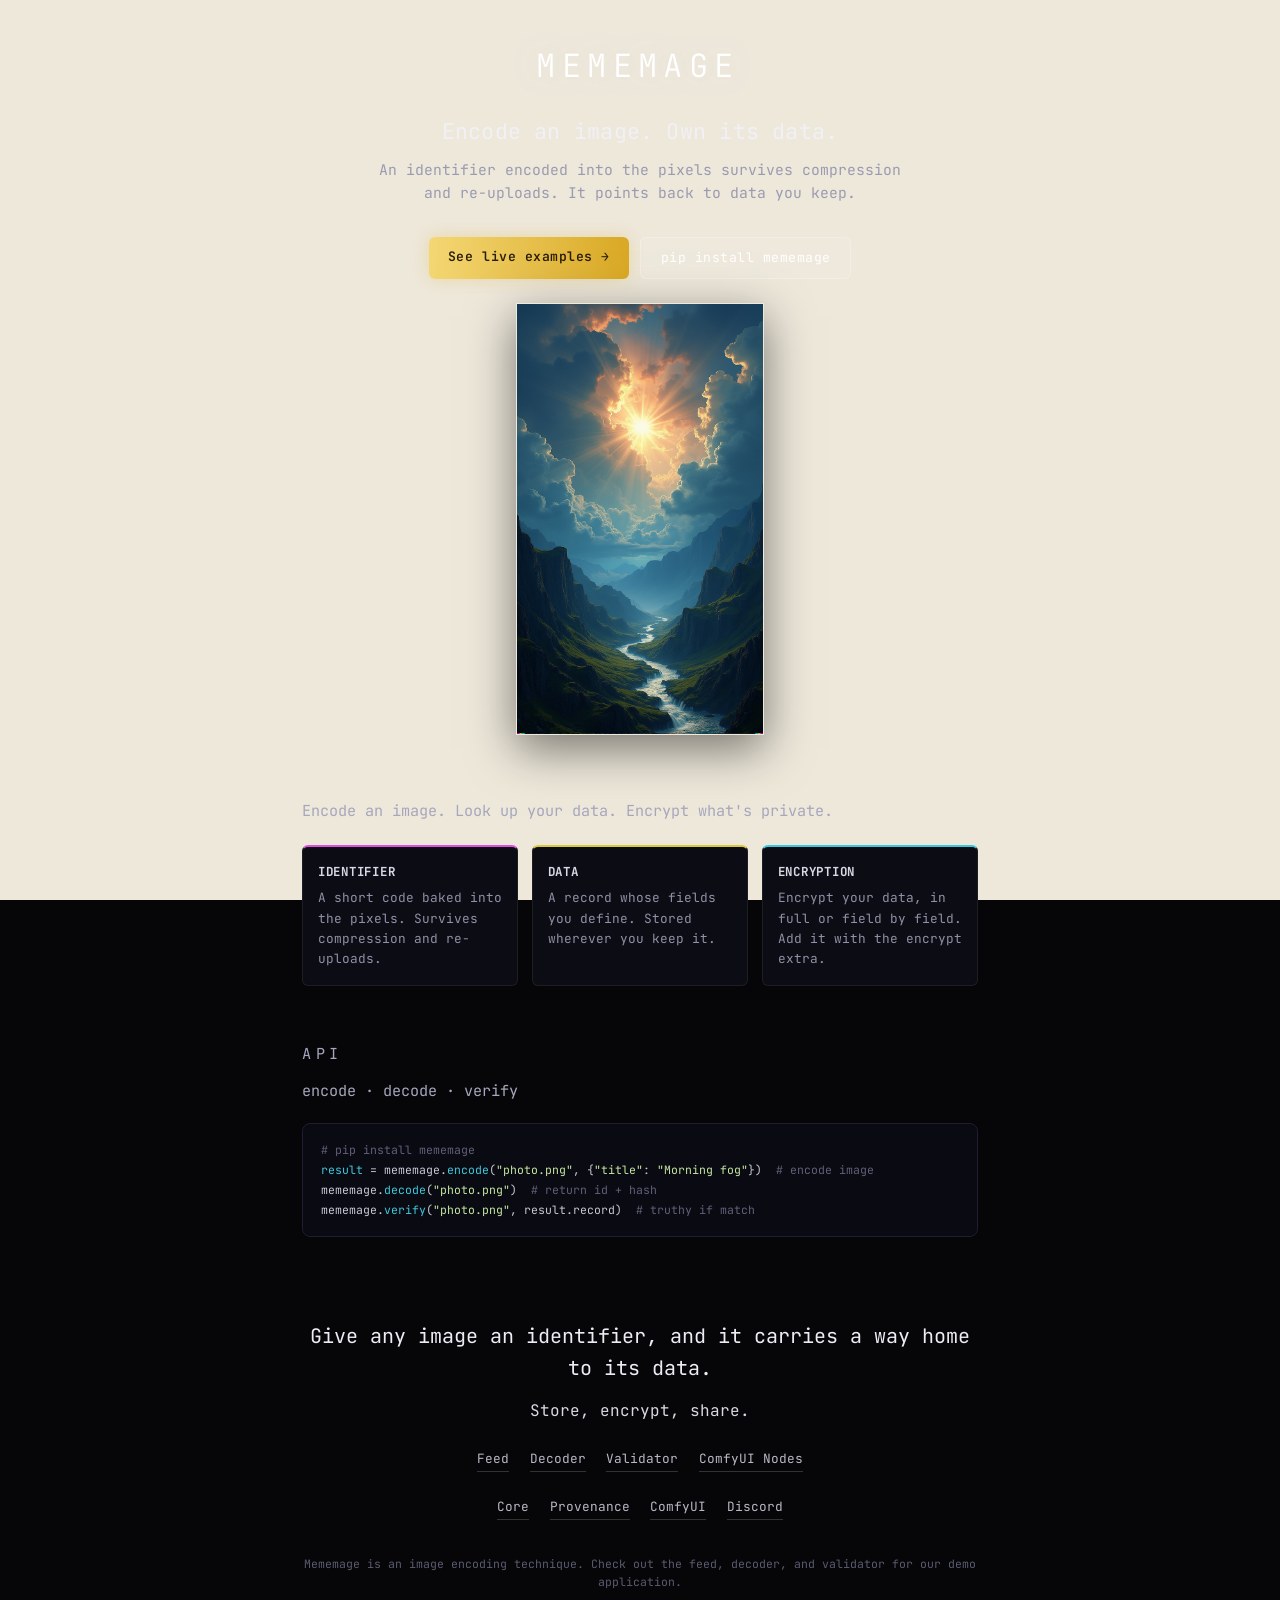
==== index.html @ 88d9c1e0 "Update product page Co-Authored-By: Claude Opus 4.8 (1M context) <noreply@anthropic.com>" ====
<!DOCTYPE html>
<html lang="en">
<head>
<meta charset="utf-8">
<meta name="viewport" content="width=device-width, initial-scale=1.0, viewport-fit=cover">
<title>Mememage — own your image's data</title>
<link rel="icon" href="data:image/svg+xml;utf8,%3Csvg%20xmlns%3D'http%3A%2F%2Fwww.w3.org%2F2000%2Fsvg'%20viewBox%3D'0%200%20100%20100'%3E%3Crect%20width%3D'100'%20height%3D'100'%20fill%3D'%23fff'%2F%3E%3Crect%20x%3D'3'%20y%3D'3'%20width%3D'94'%20height%3D'74'%20fill%3D'%23000'%2F%3E%3Crect%20y%3D'80'%20width%3D'33.34'%20height%3D'20'%20fill%3D'%23dc50dc'%2F%3E%3Crect%20x%3D'33.33'%20y%3D'80'%20width%3D'33.34'%20height%3D'20'%20fill%3D'%23dcc83c'%2F%3E%3Crect%20x%3D'66.66'%20y%3D'80'%20width%3D'33.34'%20height%3D'20'%20fill%3D'%233cc8dc'%2F%3E%3C%2Fsvg%3E">
<meta name="description" content="An identifier encoded into an image's pixels survives compression and re-uploads. It points back to data you keep — stored where you choose.">
<!-- Social preview (Open Graph + Twitter Card) -->
<meta property="og:type" content="website">
<meta property="og:site_name" content="Mememage">
<meta property="og:url" content="https://mememage.art/">
<meta property="og:title" content="Mememage — own your image's data">
<meta property="og:description" content="An identifier in the pixels survives re-uploads and points to a record you keep, verified by hash.">
<meta property="og:image" content="https://mememage.art/img/og.png">
<meta property="og:image:width" content="1200">
<meta property="og:image:height" content="630">
<meta property="og:image:alt" content="Mememage — the genesis image beside the Mememage wordmark and icon">
<meta name="twitter:card" content="summary_large_image">
<meta name="twitter:title" content="Mememage — own your image's data">
<meta name="twitter:description" content="An identifier in the pixels survives re-uploads and points to a record you keep, verified by hash.">
<meta name="twitter:image" content="https://mememage.art/img/og.png">
<link rel="canonical" href="https://mememage.art/">
<script type="application/ld+json">
{
  "@context": "https://schema.org",
  "@type": "SoftwareApplication",
  "name": "Mememage",
  "description": "Tamper-evident provenance for any image — an identifier in the pixels points to a record you keep, verified by hash. Free and open-source.",
  "url": "https://mememage.art/",
  "downloadUrl": "https://mememage.art/install",
  "applicationCategory": "MultimediaApplication",
  "operatingSystem": "macOS, Windows, Linux",
  "offers": { "@type": "Offer", "price": "0", "priceCurrency": "USD" },
  "license": "https://opensource.org/licenses/MIT",
  "author": { "@type": "Organization", "name": "Mememage" }
}
</script>
<link href="https://fonts.googleapis.com/css2?family=JetBrains+Mono:wght@300;400;500;600&display=swap" rel="stylesheet">
<link rel="stylesheet" href="css/theme.css">
<link rel="stylesheet" href="css/layout.css">
<link rel="stylesheet" href="css/mememage.css">
<link rel="stylesheet" href="css/product.css">
</head>
<body class="product-body">
<canvas id="starfield"></canvas>

<div class="product-wrap">

  <!-- Hero -->
  <header class="product-hero">
    <div class="page-header"><h1>Mememage</h1></div>
    <p class="product-tagline">Encode an image. Own its data.</p>
    <p class="product-sub">An identifier encoded into the pixels survives compression and re-uploads. It points back to data you keep.</p>
    <div class="cta-row">
      <a class="cta cta-gold" id="ctaTry" href="#">See live examples &rarr;</a>
      <a class="cta cta-code" href="/install">pip install mememage</a>
    </div>
    <!-- The actual minted genesis image (mememage-0000000000000000) — bar and
         all, so it decodes + verifies if saved. Clicking opens it full-res in
         the lightbox below. -->
    <button class="product-hero-zoom" id="heroZoom" type="button"
            aria-label="View the genesis image full size">
      <img class="product-hero-img" src="img/genesis.png" alt="the genesis conception">
    </button>
  </header>

  <!-- The mechanism: identifier → data → encryption -->
  <section class="product-section">
    <p class="section-lead">Encode an image. Look up your data. Encrypt what's private.</p>
    <div class="tri">
      <div class="tri-cell tri-m"><h4>Identifier</h4><p>A short code baked into the pixels. Survives compression and re-uploads.</p></div>
      <div class="tri-cell tri-y"><h4>Data</h4><p>A record whose fields you define. Stored wherever you keep it.</p></div>
      <div class="tri-cell tri-c"><h4>Encryption</h4><p>Encrypt your data, in full or field by field. Add it with the encrypt extra.</p></div>
    </div>
  </section>

  <!-- The API -->
  <section class="product-section" id="install">
    <p class="section-kicker">API</p>
    <p class="section-lead">encode &middot; decode &middot; verify</p>
    <div class="code-block"><pre><span class="cc"># pip install mememage</span>
<span class="ck">result</span> = mememage.<span class="ck">encode</span>(<span class="cs">"photo.png"</span>, {<span class="cs">"title"</span>: <span class="cs">"Morning fog"</span>})  <span class="cc"># encode image</span>
mememage.<span class="ck">decode</span>(<span class="cs">"photo.png"</span>)  <span class="cc"># return id + hash</span>
mememage.<span class="ck">verify</span>(<span class="cs">"photo.png"</span>, result.record)  <span class="cc"># truthy if match</span></pre></div>
  </section>

  <!-- Close -->
  <footer class="product-coda">
    <p class="section-lead">Give any image an identifier, and it carries a way home to its data.</p>
    <p style="max-width:28rem;margin:0 auto;">Store, encrypt, share.</p>
    <div class="product-foot-links">
      <!-- Applications built on the core: our demo trio + the ComfyUI node pack
           (links to the registry, i.e. how you install it from ComfyUI Manager). -->
      <a id="linkFeed" href="#">Feed</a>
      <a id="linkDecoder" href="#">Decoder</a>
      <a id="linkValidator" href="#">Validator</a>
      <a href="https://registry.comfy.org/nodes/mememage-comfy">ComfyUI Nodes</a>
    </div>
    <div class="product-foot-links product-foot-source">
      <!-- Source, all public. Core = the pip package; Provenance = the full
           self-host demo; ComfyUI = the node-pack repo. (No Web repo link — the
           github-hosted decoder site is deprecated; the live decoder/validator
           ride the mint server.) -->
      <a href="https://github.com/sememtac/mememage">Core</a>
      <a href="https://github.com/sememtac/mememage-provenance">Provenance</a>
      <a href="https://github.com/sememtac/mememage-comfy">ComfyUI</a>
      <a id="linkDiscord" href="#" target="_blank" rel="noopener">Discord</a>
    </div>
    <p class="product-fineprint">Mememage is an image encoding technique. Check out the feed, decoder, and validator for our demo application.</p>
  </footer>

</div>

<!-- Hero image lightbox — click the genesis image to examine it full-res. -->
<div class="lightbox" id="heroLightbox" hidden>
  <img class="lightbox-img" id="heroLightboxImg" src="" alt="the genesis conception, full resolution">
</div>

<!-- Install shadowbox — the pip CTA opens /install in a same-origin iframe so
     visitors get the download options without leaving the page. The CTA stays a
     real /install link (no-JS + cmd-click open the page). iframe is lazy: its
     src is set on first open. -->
<div class="install-modal" id="installModal" hidden>
  <div class="install-modal-card">
    <button class="install-modal-close" id="installModalClose" type="button" aria-label="Close">&times;</button>
    <iframe id="installFrame" title="Install Mememage" data-src="/install/" loading="lazy"></iframe>
  </div>
</div>

<script src="js/theme.js"></script>
<script src="js/rng.js"></script>
<script src="js/cosmic-starfield.js"></script>
<script src="js/starfield.js"></script>
<script src="js/typewriter.js"></script>
<script>
// "See live examples" → the FEED (a wall of minted images; it carries a decoder
// link so visitors find their way). Defaults to the production souls/mint
// subdomains; overridable via window.MEMEMAGE_SOULS_BASE.
(function () {
  var soulsOrigin = 'https://souls.mememage.art';
  var feedOrigin = 'https://mint.mememage.art';
  var discordInvite = 'https://discord.gg/3NXaFNNBxh';   // single source — swap to a vanity link here
  try {
    if (window.MEMEMAGE_SOULS_BASE) soulsOrigin = new URL(window.MEMEMAGE_SOULS_BASE).origin;
  } catch (e) {}
  function set(id, href) { var el = document.getElementById(id); if (el) el.href = href; }
  set('ctaTry', feedOrigin + '/');               // See it work → the feed
  set('linkFeed', feedOrigin + '/');
  set('linkDecoder', soulsOrigin + '/');
  set('linkValidator', soulsOrigin + '/validator');
  set('linkDiscord', discordInvite);
})();

// Hero image → full-res lightbox (examine the image; no navigation). Reads the
// hero's own src so it follows automatically when genesis.png is swapped.
(function () {
  var trigger = document.getElementById('heroZoom');
  var box = document.getElementById('heroLightbox');
  var boxImg = document.getElementById('heroLightboxImg');
  if (!trigger || !box || !boxImg) return;
  // mememage.css forces `body > *` to position:relative, which would clobber
  // the lightbox's position:fixed and drop it in-flow. Reparent to <html> so
  // the fullscreen overlay escapes that rule (same approach as the feed page).
  document.documentElement.appendChild(box);
  var heroImg = trigger.querySelector('.product-hero-img');
  function open() {
    boxImg.src = heroImg ? heroImg.src : 'img/genesis.png';
    box.hidden = false;
    document.body.style.overflow = 'hidden';
  }
  function close() {
    box.hidden = true;
    document.body.style.overflow = '';
  }
  trigger.addEventListener('click', open);
  box.addEventListener('click', close);
  document.addEventListener('keydown', function (e) {
    if (e.key === 'Escape' && !box.hidden) close();
  });
})();

// Install shadowbox: the pip CTA opens /install in an overlay iframe, so the
// visitor never leaves mememage.art. Plain left-clicks open the modal; modified
// clicks (cmd/ctrl/shift/alt/middle) fall through to the real /install link.
(function () {
  var cta = document.querySelector('.cta-code');
  var modal = document.getElementById('installModal');
  var frame = document.getElementById('installFrame');
  var closeBtn = document.getElementById('installModalClose');
  if (!cta || !modal || !frame) return;
  // Escape mememage.css's `body > *` position:relative (same as the lightbox).
  document.documentElement.appendChild(modal);
  function open() {
    // Cache-bust so the modal always shows the current /install (Pages serves it
    // with a 10-min max-age, which otherwise leaves a stale panel after a deploy).
    if (!frame.src) frame.src = frame.getAttribute('data-src') + '?t=' + Date.now();
    modal.hidden = false;
    document.body.style.overflow = 'hidden';
  }
  function close() {
    modal.hidden = true;
    document.body.style.overflow = '';
  }
  cta.addEventListener('click', function (e) {
    if (e.metaKey || e.ctrlKey || e.shiftKey || e.altKey || e.button !== 0) return;
    e.preventDefault();
    open();
  });
  if (closeBtn) closeBtn.addEventListener('click', close);
  modal.addEventListener('click', function (e) { if (e.target === modal) close(); });
  document.addEventListener('keydown', function (e) {
    if (e.key === 'Escape' && !modal.hidden) close();
  });
})();
</script>
</body>
</html>
---- css/theme.css ----
/* =====================================================================
 * theme.css — Mememage L1 visual theme tokens (vanilla skin)
 *
 * The "base game" skin. Every value here is a knob a future Age can
 * turn without touching verification logic, badge semantics, the bar
 * codec, or page structure. To reskin: copy this file, change values,
 * ship as the active theme.
 *
 * What lives here:
 *   - master palette (text / accent / glass / surface)
 *   - plate material (rarity-tinted cert face)
 *   - radii
 *   - motion tempo (durations + easings)
 *
 * Companion: docs/js/theme.js carries the JS-side knobs (subtitle
 * troves, starfield warmth, typewriter animation weights).
 *
 * What does NOT live here (L0 spine, locked):
 *   - tab labels, MEMEMAGE wordmark
 *   - badge labels (WITNESSED / AUTHENTICATED / EMBODIED)
 *   - M/Y/C bar colors (recognition-critical)
 *   - font family — JetBrains Mono is project DNA
 *   - per-rarity rim palette — record-driven (L3), set via :has()
 *     in mememage.css next to the .plate rule
 *
 * Load order: theme.css must come BEFORE mememage.css in <head> so
 * mememage's rules can reference these tokens via var(...).
 * ===================================================================== */
:root {
  /* --- Surface palette (the page) --- */
  --bg-deep: #000000;
  --bg-card: rgba(180, 180, 185, 0.08);
  --bg-card-solid: rgba(160, 160, 168, 0.1);
  --bg-cell: rgba(180, 180, 185, 0.06);
  --border-subtle: rgba(180, 180, 190, 0.12);
  --border-glow: rgba(200, 200, 210, 0.15);

  /* --- Text palette --- */
  --text-primary: #d0d0d4;
  --text-secondary: #a0a0a8;
  --text-muted: #606060;
  --text-dim: #404048;

  /* --- Accents (semantic, used across UI) --- */
  --accent-purple: #9b8cd4;
  --accent-blue: #8898b8;
  --accent-gold: #d4b87b;
  --accent-green: #7bc4a0;
  --accent-green-dim: #3a5e4a;
  --accent-red: #a62828;
  --accent-red-dim: #5e3a3a;

  /* --- Glass layers (frosted highlights and shines) --- */
  --glass-bg: rgba(140, 140, 150, 0.06);
  --glass-border: rgba(180, 180, 190, 0.1);
  --glass-shine: rgba(200, 200, 210, 0.04);

  /* --- System box material (the brushed-metal input panel) ---
   * The chrome around the verification — tabs, drop zone. THIS is
   * what a future Age skins (gold instead of silver, etc.). Two
   * variants because the decoder runs yang (light) and the validator
   * runs yin (dark); both belong to the same theme so a manifest can
   * coordinate them.
   *
   * NOTE on cert plates: the .plate's silver gradient is NOT a theme
   * token — it's the Common rarity baseline (other rarity tiers
   * override with their own tinted gradients in mememage.css). Cert
   * appearance stays bound to its mint-time rarity across all themes. */
  --system-box-bg-yang: linear-gradient(180deg, #b8b8bc 0%, #a0a0a4 30%, #909094 70%, #808084 100%);
  --system-box-bg-yin:  linear-gradient(180deg, #3a3a3e 0%, #2a2a2e 30%, #222226 70%, #1c1c20 100%);

  /* --- System box backdrop blur ---
   * Default `none` means no blur (zero GPU cost). Themes that opt in
   * to a translucent system-box gradient (e.g. Glass / Aero) set
   * this to e.g. `blur(10px) saturate(1.1)` so the starfield behind
   * shows through with the glass effect. */
  --system-box-blur: none;

  /* --- System box blend mode ---
   * Per-side because yang and yin can want different blends (yang
   * might want `multiply` to tint a texture pink, yin usually wants
   * `normal` because its dark overlay would crush textures with
   * multiply). The yang token doubles as the legacy/default
   * --system-box-blend-mode for any rule still reading that name. */
  --system-box-blend-mode:     normal;
  --system-box-blend-mode-yin: normal;

  /* --- System box background-color fallback ---
   * Sits behind the background-image stack. Catches any alpha holes
   * in a texture image so transparent pixels render in-theme instead
   * of exposing the page body bg. Yang gets a light fallback, yin
   * gets a dark fallback, matching each side's palette. Default
   * transparent for non-textured themes (their gradient is opaque so
   * this is irrelevant). */
  --system-box-bg-color-yang: transparent;
  --system-box-bg-color-yin:  transparent;

  /* --- System box edge glow ---
   * Inset box-shadow forming a per-edge frame highlight. Default
   * `none`. Aero-style themes set a 4-edge inset (brighter top) so
   * the system-box reads as a glass pane with light catching the
   * frame, especially when the body is mostly transparent. */
  --system-box-shadow: none;

  /* --- System box text colors (yang side only) ---
   * Yang has hardcoded dark text because its default plate is silver.
   * For aero themes where the plate becomes translucent and a busy
   * starfield bleeds through, dark text needs to go darker AND grow a
   * halo shadow so it reads on any underlying pixel. Yin doesn't need
   * tokens here — its text is already light on dark, contrast is fine
   * regardless of how transparent the yin plate gets. */
  --system-box-text-yang:        #5a5a64;
  --system-box-text-yang-strong: #2a2a32;
  --system-box-text-shadow-yang: 0 1px 0 rgba(255,255,255,0.4);

  /* --- Radii --- */
  --radius: 14px;
  --radius-sm: 8px;

  /* --- Motion tempo ---
   * compact = system-box shrink/grow when a result loads
   * pulse   = drop-zone breathing rhythm
   * portal  = decoder ↔ validator card flip */
  --compact-duration: 0.9s;
  --compact-ease: cubic-bezier(0.45, 0, 0.2, 1);
  --pulse-duration: 3s;
  --portal-duration: 0.5s;
}
---- css/layout.css ----
/* ================================================================
   layout.css — shared two-panel desktop layout
   Used by both the decoder (index.html) and the validator (validator.html).

   DOM contract:
     <div class="panel-layout">
       <div class="panel-left"> … system box, header, footer … </div>
       <div class="panel-right"> … results … </div>
     </div>

   Triggers (added/removed by JS when a result becomes visible):
     .layout-active      — activates the fixed two-panel desktop mode
     .layout-collapsing  — transition back to single-column center

   Variants:
     .panel-right.panel-right-has-player
       — reserves overflow:hidden on the right panel so an absolutely
         positioned player (e.g. CosmicPlayer) can overlap the content
         scroll region at the bottom.

   Desktop breakpoint is 1200px (matches the existing site layout).
   Body scroll lock is applied on desktop only when layout-active.
   ================================================================ */

.panel-layout {
  width: 100%;
  max-width: 680px;
  display: flex;
  flex-direction: column;
  align-items: center;
  transition: max-width 0.5s ease;
}

.panel-left {
  width: 100%;
  max-width: 680px;
}

.panel-right {
  width: 100%;
  max-width: 680px;
  margin-top: 2rem;
  display: none;
  border-radius: 14px;
  overflow: hidden;
}

/* Mobile: swap overflow: hidden for clip-path and make the panel
   position: relative so it becomes the sticky containing block for
   the cosmic player. overflow: hidden on an ancestor traps sticky;
   clip-path rounds the corners without creating a flow root. And the
   player lives as a direct child of .panel-right on mobile — its
   natural position sits just below the plate, so the containing
   block has to include that. panel-layout (the default positioned
   ancestor) stops short because it's only as tall as panel-left +
   cert-wrap's content area, not the player's margins; position:
   relative on panel-right pulls the containing block down to cover
   the player and lets sticky engage. */
@media (max-width: 679px) {
  .panel-right {
    overflow: visible;
    clip-path: inset(0 round 14px);
  }
}

.panel-right.visible {
  display: block;
}

/* Mobile reveal animation. On desktop, PanelSwap drives all intros via
   .panel-swap-in (cold start + hot swap alike) and .visible must NOT
   carry an animation — when .panel-swap-in is removed at animation end
   the CSS animation-name reverts to panelFadeIn and the browser fires
   it fresh (the "second flash" on hot fetches). On mobile, PanelSwap
   doesn't animate (viewport-gated), so .visible is the single place
   that introduces the panel. */
@media (max-width: 679px) {
  .panel-right.visible {
    animation: panelFadeIn 0.6s ease-out;
  }
}

/* Dismissing rule comes AFTER the mobile .visible animation rule so
   it wins on the cascade — earlier ordering meant mobile Safari kept
   running the already-ended panelFadeIn and the dismiss animationend
   never fired, hanging the portal transition from decoder→validator
   whenever a cert was loaded. */
.panel-right.dismissing {
  animation: panelFadeOut 0.4s ease-in forwards;
}

@keyframes panelFadeIn {
  from { opacity: 0; transform: translateY(20px); }
  to   { opacity: 1; transform: translateY(0); }
}
@keyframes panelFadeOut {
  from { opacity: 1; transform: translateY(0); }
  to   { opacity: 0; transform: translateY(20px); }
}

/* Content-swap fade for the already-visible right panel. Used when the
   panel stays on screen but its contents change (result → attack cert,
   image forensics → audit cert, cert → example, etc.). Desktop-only
   (wired via JS: the helper checks .panel-layout.layout-active and the
   panel's .visible class before opting in). Mobile falls through to
   the instant render path. */
.panel-right.panel-swap-out {
  opacity: 0;
  transform: translateY(-6px);
  transition: opacity 0.22s ease-in, transform 0.22s ease-in;
}
.panel-right.panel-swap-in {
  animation: panelSwapIn 0.32s ease-out;
}
@keyframes panelSwapIn {
  from { opacity: 0; transform: translateY(8px); }
  to   { opacity: 1; transform: translateY(0); }
}

/* Layout-shift size transition — when the layout toggles between
   compact (.layout-active, fixed two-panel) and non-compact (single
   column, centered), the visible width of panel-left and the system
   box change. Tweening width here gives the box a real physical
   resize instead of a snap. position: static <-> fixed itself can't
   be tweened, but the width change is the most visible part of the
   transition. Desktop only — mobile has no compact mode. */
@media (min-width: 1200px) {
  .panel-left,
  .input-section {
    transition: width 0.45s ease, max-width 0.45s ease;
  }

  /* Hold the cert column invisible during the system box's width
     animation, then fade it in. Without the delay the cert pops in
     immediately and covers the still-wide system box mid-shrink.
     The .cert-entering class is added by JS only on the first reveal
     after layout-active is freshly toggled on — never during in-place
     content swaps (PanelSwap owns those) or repeat tab visits. The
     class is removed once the animation finishes (~900ms total). */
  .panel-right.cert-entering {
    animation: panelFadeIn 0.4s ease-out 0.45s both;
  }

  /* Leaving compact mode — fade the cert out first, then JS removes
     layout-active so the system box's width animation runs after the
     cert has cleared. Mirrors the validator's existing dismissing
     flow but kept distinct from .dismissing so it can run while the
     cert stays mounted (only display:none kicks in afterward via
     tab-scope-hidden). */
  .panel-right.cert-leaving {
    animation: panelFadeOut 0.3s ease-in forwards;
  }
}

/* .panel-footer now sits as a direct child of .panel-layout after
   .panel-right. On mobile that DOM order gives the scroll flow we
   want naturally (input → cert → footer) without needing
   display:contents on .panel-left (which had an iOS Safari bug
   where it swallowed click events on descendants). */
.panel-footer { width: 100%; max-width: 680px; }

@media (min-width: 1200px) {
  .panel-layout.layout-active {
    max-width: 1200px;
    display: block;
    --panel-gutter: max(1.2rem, calc((100vw - 1200px) / 2));
    --panel-top: 2.5rem;
    --panel-height: calc(100vh - 3.5rem);
    --panel-gap: 440px; /* 420px left + 20px spacing */
    --panel-right-left: calc(var(--panel-gutter) + var(--panel-gap));
    --panel-right-width: calc(100vw - var(--panel-gap) - var(--panel-gutter) * 2);
  }

  .panel-layout.layout-active .panel-left {
    width: 420px;
    position: fixed;
    top: var(--panel-top);
    left: var(--panel-gutter);
    height: var(--panel-height);
    overflow-y: auto;
    /* Scrollbar styling lives per-page (yin/yang theme) — see
       validator.html and docs/css/mememage.css. */
  }

  .panel-layout.layout-active .input-section {
    max-width: none;
  }

  .panel-layout.layout-active .panel-right {
    position: fixed;
    top: var(--panel-top);
    left: var(--panel-right-left);
    width: var(--panel-right-width);
    max-width: 680px;
    height: var(--panel-height);
    margin: 0;
    overflow-y: auto;
    overflow-x: hidden;
    scrollbar-width: none;
    -ms-overflow-style: none;
  }
  .panel-layout.layout-active .panel-right::-webkit-scrollbar {
    display: none;
  }

  /* Variant: right panel delegates its scroll to an inner child
     (e.g. decoder's .plate) so an absolutely-positioned player can
     overlap the bottom edge with glass blur. */
  .panel-layout.layout-active .panel-right.panel-right-has-player {
    overflow: hidden;
  }

  /* Desktop compact mode: panel-left and panel-right are both
     position:fixed, so the panel-footer (a normal flow sibling)
     would float at the top of the page behind the fixed layers.
     Hide it — the cert is the focus, and the footer belongs to
     the cold-start scroll state. */
  .panel-layout.layout-active .panel-footer { display: none; }

  body:has(.panel-layout.layout-active) {
    overflow: hidden;
    height: 100vh;
  }

  .panel-layout.layout-collapsing {
    max-width: 680px;
    display: flex;
    flex-direction: column;
    align-items: center;
    transition: max-width 0.4s ease;
  }
  .panel-layout.layout-collapsing .panel-left {
    position: static;
    width: 100%;
    max-width: 680px;
    height: auto;
    overflow: visible;
  }
  .panel-layout.layout-collapsing .panel-right {
    display: none;
  }

}

/* ================================================================
   Page header — shared typography structure. Color + text-shadow
   stay per-page (silver-on-dark for decoder, near-black on light
   for validator) so the yin/yang reading holds.
   ================================================================ */
.page-header {
  text-align: center;
  margin-bottom: 1.5rem;
}
.page-header h1 {
  font-size: 2rem;
  font-weight: 300;
  letter-spacing: 0.2em;
  text-transform: uppercase;
  margin-bottom: 0.4rem;
}
.page-header .subtitle {
  font-size: 0.78rem;
  font-weight: 300;
  letter-spacing: 0.08em;
}

/* Mobile: trim the header so the system box + portal fit under iOS
   Chrome's chrome (top URL bar + bottom toolbar). Every reclaimed
   pixel goes into the panel below. */
@media (max-width: 679px) {
  .page-header { margin-bottom: 0.5rem; }
  .page-header h1 { font-size: 1.35rem; margin-bottom: 0.15rem; letter-spacing: 0.15em; }
  .page-header .subtitle { font-size: 0.66rem; }
}

/* ================================================================
   Footer pattern — a single footer block that lives inside the
   left column. On desktop it's already in the scroll region; on
   mobile it sits below the input-section naturally (also inside
   the panel-left, which becomes static width:100%).
   Pages mark the footer block with .panel-footer so any page-
   specific overrides can target it without re-adding duplicates.
   ================================================================ */
.panel-footer {
  text-align: center;
  margin-top: 1.5rem;
}
.panel-footer .note {
  font-style: italic;
  color: #8a8a90;
  font-size: 0.72rem;
  margin: 1.5rem 0 0;
}
.panel-footer .page-footer {
  margin-top: 1rem;
  font-size: 0.68rem;
  color: #8a8a90;
  letter-spacing: 0.05em;
}

/* Mobile: tighten the footer stack so the whole block sits above iOS
   Chrome's bottom toolbar. Matches the system-box compact philosophy
   — no scrolling to reach the footer on an idle page. Letter-spacing
   on the tagline forced a 2-line wrap that clipped "generated images";
   drop it so the line fits the phone's width. */
@media (max-width: 679px) {
  .panel-footer { margin-top: 0.3rem; }
  .panel-footer .note {
    font-size: 0.62rem;
    margin: 0.3rem 0 0;
    line-height: 1.35;
  }
  .panel-footer .page-footer {
    margin-top: 0.2rem;
    font-size: 0.55rem;
    letter-spacing: 0;
  }
}

/* ================================================================
   Drag-to-scroll — wired by DragScroll.attach in portal.js. Scroll
   containers in content-heavy panels (cert plate, validator results
   sidebar) get `cursor: grab` as the affordance. During an active
   drag we flip to `grabbing` and suppress text selection for the
   duration of the gesture. Interactive children opt out of the grab
   cursor so links/buttons still look clickable.
   ================================================================ */
.drag-scroll {
  cursor: grab;
  touch-action: pan-y;
}
.drag-scroll.is-dragging {
  cursor: grabbing;
  user-select: none;
  -webkit-user-select: none;
}
.drag-scroll a, .drag-scroll button { cursor: pointer; }
.drag-scroll input, .drag-scroll textarea { cursor: text; }
/* Sample certs (attack lab example) are short + clipped by the
   panel's overflow:hidden rule — nothing to scroll. Drop the grab
   cursor so the affordance matches reality. DragScroll's pointerdown
   also no-ops when scrollHeight <= clientHeight, so the gesture
   itself already stays quiet. */
.drag-scroll:has(.plate-sample) { cursor: default; }

/* Text blocks marked .selectable behave like the GPS cipher: one click
   selects the entire block's content (user-select: all), ready for
   Cmd+C. Combined with DragScroll's ignore list, these never start a
   scroll gesture — so selecting text never fights with scroll. */
.drag-scroll .selectable {
  user-select: all;
  -webkit-user-select: all;
  cursor: pointer;
}

/* ================================================================
   Portal link — shared structure for the decoder↔validator passage.
   Color stays per-page: .portal-yin on the decoder, .portal-yang on
   the validator (both defined in mememage.css).
   ================================================================ */
.evidence-wrap {
  position: relative;
  text-align: center;
  padding: 0.4rem 0;
}
.portal-link {
  position: relative;
  display: inline-block;
  padding: 0.25rem 1rem;
  font-size: 0.62rem;
  font-weight: 600;
  letter-spacing: 0.12em;
  text-transform: uppercase;
  text-decoration: none;
  cursor: pointer;
  transition: color 0.4s ease, text-shadow 0.4s ease;
}
@keyframes portalDepart {
  0%   { transform: perspective(1200px) rotateY(0deg);  opacity: 1; }
  100% { transform: perspective(1200px) rotateY(90deg); opacity: 0; }
}
@keyframes portalArrive {
  0%   { transform: perspective(1200px) rotateY(-90deg); opacity: 0; }
  100% { transform: perspective(1200px) rotateY(0deg);   opacity: 1; }
}
.portal-departing { animation: portalDepart var(--portal-duration) ease-in forwards; }
.portal-arriving  { animation: portalArrive var(--portal-duration) ease-out forwards; }
html.portal-animating,
html.portal-animating body { overflow: hidden !important; }

/* Pre-flip starting state. The arriving page sets html.portal-transit
   from a tiny inline <head> script (?from= check in the URL) before
   first paint, so the input-section starts off-screen and slides in
   via the .portal-arriving animation rather than flashing the live
   layout. The class is removed once the arrival animation completes. */
html { overflow-x: clip; }
html.portal-transit .input-section {
  opacity: 0;
  transform: perspective(1200px) rotateY(-90deg);
}
html.portal-transit .panel-footer { opacity: 0; }
---- css/mememage.css ----
@import url('https://fonts.googleapis.com/css2?family=JetBrains+Mono:ital,wght@0,300;0,400;0,500;0,600;1,300;1,400&display=swap');

  *, *::before, *::after { box-sizing: border-box; margin: 0; padding: 0; }

  html {
    /* Prevent iOS Safari's auto text-size adjust on orientation
       change — keeps rem-based sizing predictable. */
    -webkit-text-size-adjust: 100%;
    /* scroll-behavior at the root so window.scrollTo(x, y) animates on
       capable browsers without needing the iOS-16+ options-object form
       of scrollTo. */
    scroll-behavior: smooth;
  }

  /* Mobile typography bump: +6% root size so rem-based sizing reads
     comfortably on high-DPI phone screens. Inputs pinned at ≥16px
     to kill iOS Safari's "zoom into focused input" snap behavior. */
  @media (max-width: 480px) {
    html { font-size: 17px; }
    .lookup-input, .audit-input { font-size: 16px; }
  }


  /* L1 theme tokens (palette, plate material, motion tempo) live in
     docs/css/theme.css — load that first so these var(...) refs
     resolve. Only L0 / structural rules stay in this file. */

  /* =================================================================
     Button loading spinner — shared by Fetch (decoder) + Audit
     (validator). ButtonLoading.run() (portal.js) swaps the label for
     one of these and re-enables the button on settle. currentColor on
     the border-top means the spinner inherits whatever the button's
     text color is, so yin/yang themes don't need per-page overrides.
     ================================================================= */
  .btn-loading { cursor: wait; opacity: 0.85; }
  .btn-spinner {
    display: inline-block;
    width: 0.9em;
    height: 0.9em;
    vertical-align: middle;
    border: 1.5px solid currentColor;
    border-right-color: transparent;
    border-bottom-color: transparent;
    border-radius: 50%;
    animation: btnSpinnerRotate 0.75s linear infinite;
  }
  @keyframes btnSpinnerRotate {
    to { transform: rotate(360deg); }
  }

  body {
    font-family: 'JetBrains Mono', 'SF Mono', 'Fira Code', 'Cascadia Code', monospace;
    background: var(--bg-deep);
    color: var(--text-primary);
    min-height: 100vh;
    display: flex;
    flex-direction: column;
    align-items: center;
    padding: 2.5rem 1.2rem 3rem;
    position: relative;
    /* overflow-x: clip instead of hidden — both prevent horizontal
       overflow, but `hidden` makes the body a scroll container (even
       in the X axis alone), which breaks position: sticky on any
       descendant. `clip` just clips without creating a scroll root,
       so sticky on the cosmic player still engages against the
       document scroll. */
    overflow-x: clip;
  }

  /* --- Star field background --- */
  #starfield {
    position: fixed;
    top: 0; left: 0;
    width: 100%; height: 100%;
    pointer-events: none;
    z-index: 0;
  }

  body > *:not(#starfield):not(.touch-tooltip):not(.planetarium):not(.cosmic-player):not(.config-modal):not(.payload-modal) { position: relative; z-index: 1; }

  /* --- Header (theme overrides; structure in layout.css) --- */
  .page-header h1 {
    color: #fff;
    text-shadow: 0 0 40px rgba(120, 140, 220, 0.2);
  }
  .page-header .subtitle {
    color: var(--text-muted);
  }

  /* --- Desktop layout: see css/layout.css for the shared two-panel
         .panel-layout / .panel-left / .panel-right system. Only
         decoder-specific overrides live here now. --- */

  /* Panel-left scrollbar stays hidden. A visible bar would flash during
     the compact-mode transition — when .layout-active is added, the
     left panel snaps to fixed 420px while content still has its non-
     compact height, so it briefly overflows before the compact rules
     settle it. Hiding the bar avoids the flash; wheel / keyboard /
     trackpad scroll still work for any edge case. */
  .panel-layout.layout-active .panel-left {
    scrollbar-width: none;
    -ms-overflow-style: none;
  }
  .panel-layout.layout-active .panel-left::-webkit-scrollbar { display: none; }

  /* --- Input area --- */
  .input-section {
    width: 100%;
    max-width: 680px;
    display: flex;
    flex-direction: column;
    gap: 0;
    background: var(--system-box-bg-yang);
    /* Fallback solid color rendered behind the bg-image stack. Catches
       any alpha holes in a texture so transparent pixels render in-theme
       instead of exposing the page bg. Must come AFTER the background
       shorthand, which would otherwise reset bg-color to transparent. */
    background-color: var(--system-box-bg-color-yang);
    background-blend-mode: var(--system-box-blend-mode, normal);
    backdrop-filter: var(--system-box-blur);
    -webkit-backdrop-filter: var(--system-box-blur);
    box-shadow: var(--system-box-shadow);
    border-radius: var(--radius);
    border: 1px solid rgba(0,0,0,0.1);
    overflow: hidden;
  }

  .input-tabs {
    display: flex;
    overflow: hidden;
    border-bottom: 1px solid rgba(0,0,0,0.08);
    background: rgba(255,255,255,0.1);
  }

  .input-tab {
    flex: 1;
    padding: 0.85rem;
    text-align: center;
    font-size: 0.75rem;
    font-weight: 500;
    letter-spacing: 0.08em;
    text-transform: uppercase;
    color: var(--system-box-text-yang);
    background: transparent;
    cursor: pointer;
    border: none;
    font-family: inherit;
    transition: all 0.3s ease;
    position: relative;
    text-shadow: var(--system-box-text-shadow-yang);
  }
  .input-tab:not(:last-child) { border-right: 1px solid rgba(0,0,0,0.08); }
  .input-tab.active {
    color: #2a2a32;
    background: rgba(255,255,255,0.15);
  }
  .input-tab.active::after {
    content: '';
    position: absolute;
    bottom: 0; left: 15%; right: 15%;
    height: 2px;
    border-radius: 2px;
  }
  /* M/Y/C — the bar's structural colors mark the verification paths */
  .input-tab:nth-child(1).active::after { background: linear-gradient(90deg, transparent, rgb(220,80,220), transparent); } /* Magenta — By Sight */
  .input-tab:nth-child(2).active::after { background: linear-gradient(90deg, transparent, rgb(220,200,60), transparent); } /* Yellow — By Word */
  .input-tab:nth-child(3).active::after { background: linear-gradient(90deg, transparent, rgb(60,200,220), transparent); } /* Cyan — By Soul */
  .input-tab:nth-child(1).active { color: #6a2a6a; }
  .input-tab:nth-child(2).active { color: #6a5a1a; }
  .input-tab:nth-child(3).active { color: #1a5a6a; }
  .input-tab:hover { color: #3a3a44; }

  .input-panel {
    display: none;
    /* Locked to 365px — one day per day of the year. The system box
       stays visually stable across tab switches, Source-mode toggles,
       and long error messages: the box itself never grows. Overflow
       is hidden (not auto) — partial drag-scroll surfaces a confusing
       half-visible row instead of a clean cutoff, and the panels
       must fit naturally inside 365px (compact rules trim the drop
       zone, Source disclosure, hints, etc as states change). */
    height: 365px;
    overflow: hidden;
    transition: height var(--compact-duration) var(--compact-ease);
  }
  /* When a decoded result is on screen (the preview is visible), the active
     input panel hugs its content so the preview/cert sit right beneath the
     form — no 365px box held open with a floated empty error slot below it.
     This is the robust signal: narrow viewports render single-column and
     never set layout-active, so we key off the result itself, not the layout
     mode. An error still shows (the :has(error) rules grow the box). */
  .input-section:has(.console-preview.visible) .input-panel.active {
    height: auto;
    min-height: 0;
    overflow: visible;
  }
  /* …and the empty By-Sight drop-error stops reserving its floated slot once
     a result is up (it's display:block + min-height by default for a stable
     y-position before decode). */
  .input-section:has(.console-preview.visible) #imagePanel .drop-error:empty {
    display: none;
  }
  /* Mobile: the system box fits on one screen. No scrolling inside
     the box, no height expansion when Source opens. Every tab reserves
     the same height (360px) — big enough to accommodate the tallest
     state any tab can reach (Source expanded + drop-zone + errors) so
     switching tabs or toggling Source never changes box height. Content
     that's shorter than 360px just leaves empty space, which is fine:
     the consistency buys predictable layout. The compact element rules
     below (drop-zone, Source, inputs, hints) keep every max state under
     360px so overflow never happens. */
  @media (max-width: 679px) {
    .input-panel {
      height: auto;
      min-height: 0;
      overflow: visible;
    }
  }
  /* Flex column lets the panel's error slot (drop-error, lookup-error,
     verify-status, .how, img-console.error-only, .tab-error) sit at the
     bottom of the 323px tab via margin-top: auto — errors never push
     the tab to grow, they just settle into the reserved empty space. */
  .input-panel.active {
    display: flex;
    flex-direction: column;
  }
  /* Long-error escape hatch: when a non-empty error is showing AND we
     aren't already in layout-active (cert-rendered) mode, release the
     365px panel cap so multi-line error bodies (probe link + recovery
     instructions + CORS hint) don't get clipped. Visual stability is
     nice, but a half-visible error you can't read is worse than the
     box growing a few rems. layout-active already releases the cap,
     so this targets the verification-failed-without-cert path. */
  .panel-layout:not(.layout-active) .input-panel.active:has(.drop-error:not(:empty)),
  .panel-layout:not(.layout-active) .input-panel.active:has(.panel-error-body:not(:empty)) {
    height: auto;
    min-height: 365px;
    overflow: visible;
  }

  /* Example-active state mirrors the validator's attack-active: the
     tabs + their panels collapse, the example description panel takes
     the tab slot, and the example cert is the one live render on the
     right. The trigger link text flips to "dismiss example". */
  .input-section.example-active .input-tabs,
  .input-section.example-active .input-panel.active:not(#examplePanel) { display: none; }
  .input-section.example-active #examplePanel { display: block; }
  .input-section.example-active .console-preview,
  .input-section.example-active .console-status,
  .input-section.example-active .console-ia { display: none !important; }
  .example-blurb {
    padding: 1.8rem 1.6rem;
    text-align: center;
  }
  .example-heading {
    color: var(--text, #2a2a32);
    font-size: 0.82rem;
    font-weight: 500;
    letter-spacing: 0.15em;
    text-transform: uppercase;
    margin: 0 0 1rem;
    text-shadow: 0 1px 0 rgba(255,255,255,0.3);
  }
  .example-body {
    color: var(--text-muted, #5a5a64);
    font-size: 0.72rem;
    line-height: 1.7;
    margin: 0;
    max-width: 340px;
    margin-left: auto;
    margin-right: auto;
    text-shadow: 0 1px 0 rgba(255,255,255,0.25);
  }
  .example-body em { color: var(--text, #2a2a32); font-style: italic; }

  .input-panel-wrap {
    padding: 1.2rem;
    flex: 1;
    display: flex;
    flex-direction: column;
  }

  .drop-zone {
    width: 100%;
    border: 2px dashed rgba(0,0,0,0.15);
    border-radius: var(--radius-sm);
    /* 2rem padding (down from 3.5rem) — keeps the drop zone targetable
       while leaving room for Source + error slots inside the 365px
       locked input-panel. Prior height pushed .drop-error below the
       scrollable viewport, making error messages invisible. */
    padding: 2rem 2rem;
    text-align: center;
    cursor: pointer;
    transition: all 0.4s ease;
    position: relative;
    overflow: hidden;
    background: rgba(255,255,255,0.08);
  }
  .drop-zone::before {
    content: '';
    position: absolute;
    inset: -2px;
    border-radius: var(--radius-sm);
    background: radial-gradient(ellipse at center, rgba(255,255,255,0.06) 0%, transparent 70%);
    animation: dropPulse var(--pulse-duration) ease-in-out infinite;
    pointer-events: none;
  }
  @keyframes dropPulse {
    0%, 100% { opacity: 0.3; }
    50% { opacity: 1; }
  }
  .drop-zone:hover, .drop-zone.drag-over {
    border-color: rgba(0,0,0,0.25);
    background: rgba(255,255,255,0.15);
    box-shadow: 0 0 20px rgba(255,255,255,0.05) inset;
  }
  .drop-zone:hover::before, .drop-zone.drag-over::before {
    animation: none;
    opacity: 1;
  }
  .drop-zone input[type="file"] { position: absolute; inset: 0; opacity: 0; pointer-events: none; }
  .drop-zone .drop-icon {
    font-size: 2rem;
    margin-bottom: 0.8rem;
    opacity: 0.35;
    display: block;
    color: #3a3a44;
  }
  .drop-zone p { color: var(--system-box-text-yang); font-size: 0.82rem; font-weight: 300; text-shadow: var(--system-box-text-shadow-yang); }
  .drop-zone p strong { color: var(--system-box-text-yang-strong); font-weight: 500; }
  .drop-zone .drop-hint {
    margin-top: 0.6rem;
    font-size: 0.68rem;
    color: #6a6a74;
    max-height: 40px;
    opacity: 1;
    overflow: hidden;
    transition: max-height var(--compact-duration) var(--compact-ease),
                opacity calc(var(--compact-duration) * 0.8) var(--compact-ease),
                margin var(--compact-duration) var(--compact-ease);
  }
  .drop-zone {
    transition: padding var(--compact-duration) var(--compact-ease),
                min-height var(--compact-duration) var(--compact-ease),
                border-color 0.4s ease, background 0.4s ease,
                box-shadow 0.4s ease;
  }
  .drop-zone .drop-icon,
  .drop-zone .icon {
    transition: font-size var(--compact-duration) var(--compact-ease),
                margin var(--compact-duration) var(--compact-ease);
  }

  /* Compact state — triggered uniformly by .panel-layout.layout-active
     (set whenever a cert is rendered on the right). All three tabs
     collapse their 323px reserve to 0 so the system box shrinks once
     evidence takes over. Each panel also trims its own affordances
     (drop-zone padding, hint text) so the left side stays lean. */
  .panel-layout.layout-active .input-panel {
    height: auto;
    min-height: 0;
    overflow: visible;
  }
  .panel-layout.layout-active #imagePanel .drop-zone {
    padding: 1.2rem 2rem;
  }
  .panel-layout.layout-active #imagePanel .drop-zone .drop-icon {
    font-size: 1.1rem; margin-bottom: 0.3rem;
  }
  .panel-layout.layout-active #imagePanel .drop-zone .drop-hint {
    max-height: 0; opacity: 0; margin-top: 0;
  }
  /* .lookup-source stays available in compact mode — mirrors validator's
     audit Source disclosure. Users need to be able to change the source
     after a cert is on screen (e.g., try a different host for a record
     that didn't resolve against IA). Only the prose hint and error
     body collapse. */
  /* Cert-rendered compact mode: collapse the prose hint + EMPTY error
     body for both pages. The :empty gate is critical — without it, an
     actual error message (probe links, CORS hint) gets clipped to zero
     height while the cert renders alongside a useless red headline.
     When the body is empty (verification success), the collapse trims
     the reserved 3rem to keep the cert compact. Decoder's #lookupPanel
     and validator's #tab-cert share the exact same shape. */
  .panel-layout.layout-active #lookupPanel .lookup-hint,
  .panel-layout.layout-active #lookupPanel .panel-error-body:empty,
  .panel-layout.layout-active #tab-cert .how,
  .panel-layout.layout-active #tab-cert .panel-error-body:empty {
    max-height: 0;
    min-height: 0;  /* override the non-compact reserved 3rem */
    opacity: 0;
    margin-top: 0;
    margin-bottom: 0;
    padding-top: 0;
    padding-bottom: 0;
    border-width: 0;
  }
  .panel-layout.layout-active #lookupPanel .panel-error-head,
  .panel-layout.layout-active #tab-cert .panel-error-head { margin: 0.4rem 0 0; min-height: 0; }

  /* Tab scoping — each query stamps its origin tab on the evidence
     elements (preview, bar-card, status, iaLinkBanner, certWrap) via
     data-owner. On tab switch we add .tab-scope-hidden to elements
     whose owner differs from the active tab. State is preserved; only
     display is suppressed, so returning to the owning tab brings it
     all back. Mirrors validator's syncResultsVisibility. */
  .tab-scope-hidden { display: none !important; }

  .verify-pair { display: flex; gap: 0.8rem; align-items: stretch; }
  .verify-slot { flex: 1; }
  .verify-slot .drop-zone { padding: 2rem 1rem; min-height: 120px; }
  @media (max-width: 540px) {
    .verify-pair { flex-direction: column; }
    .verify-slot .drop-zone { min-height: 100px; }
    .verify-link { justify-content: center; padding: 0.2rem 0; }
  }
  .verify-link { display: flex; align-items: center; color: var(--text-dim); font-size: 0.7rem; letter-spacing: 0.1em; }
  /* By Soul body preview — the uploaded image, shown beneath the Body/Soul
     slots (mirrors By Sight's preview). Hidden until a body is dropped. */
  .verify-preview { text-align: center; padding: 0.7rem 0 0; }
  .verify-preview[hidden] { display: none; }
  .verify-preview img { width: 100%; max-height: 180px; object-fit: contain; border-radius: var(--radius-sm); display: block; margin: 0 auto; }
  .verify-status { margin-top: auto; padding-top: 0.8rem; text-align: center; font-size: 0.75rem; color: var(--text-muted); min-height: 1.2em; }
  .verify-slot.ready .drop-zone { border-color: rgba(46, 196, 160, 0.4); }
  .verify-slot.ready .drop-zone::before { background: radial-gradient(ellipse at center, rgba(46, 196, 160, 0.08) 0%, transparent 70%); }
  /* Compact verify drop zones when cert is rendered. drop-hint uses
     max-height collapse so the transition eases smoothly instead of
     popping out. */
  .panel-layout.layout-active #verifyPanel .verify-slot .drop-zone {
    padding: 0.8rem 0.6rem; min-height: 0;
  }
  .panel-layout.layout-active #verifyPanel .drop-zone .drop-icon {
    font-size: 1rem; margin-bottom: 0.2rem;
  }
  .panel-layout.layout-active #verifyPanel .drop-zone .drop-hint {
    max-height: 0; opacity: 0; margin-top: 0;
  }

  /* Console elements — preview, status, IA link flow inside the silver plate */
  .console-preview {
    display: none;
    padding: 0.8rem 1.2rem;
    text-align: center;
  }
  .console-preview.visible { display: block; }
  .console-preview .preview-img {
    width: 100%;
    max-height: 200px;
    object-fit: contain;
    display: block;
    border-radius: var(--radius-sm);
    border: 1px solid rgba(0,0,0,0.1);
    box-shadow: 0 2px 10px rgba(0,0,0,0.15);
  }
  .console-status {
    display: none;
    padding: 0.7rem 1.2rem;
    font-size: 0.8rem;
    font-weight: 500;
    text-align: center;
    text-shadow: 0 1px 0 rgba(255,255,255,0.3);
    /* No top border — it drew a stray line directly beneath the image
       preview (By Soul / By Sight). The status reads as its own line, and
       the separator above "see an example" below it is enough. */
  }
  .console-status.visible { display: block; }
  .console-status.success { color: #1a5a3a; }
  .console-status.error { color: var(--accent-red); }
  .console-status.info { color: #3a3a50; }
  /* Error state stays inline — same footprint as the validator's
     error-only img-console: slim padding, lighter weight, no border
     separator. Keeps the input section from shifting when the user
     drops a non-Mememage image. */
  .console-status.error {
    padding: 0.45rem 0.8rem;
    font-size: 0.72rem;
    font-weight: 400;
    border-top: none;
  }
  /* Inline error line under the drop zone (Image / By Sight). Lives
     inside #imagePanel so it sits right below the drop zone and shares
     the panel's 323px slot — no layout shift when it appears, mirrors
     the validator's error-only img-console. */
  .drop-error {
    margin-top: auto;
    padding: 0.6rem 0.8rem 0;
    font-size: 0.72rem;
    color: var(--accent-red);
    text-align: center;
    line-height: 1.55;
  }
  /* By Sight pins the drop zone to its natural size (no flex-fill),
     so Source open/closed, example flow, and error states never
     resize it. Variance elsewhere (Source collapse, long errors)
     is absorbed by the panel's overflow or by the margin-top:auto
     on .panel-error-head. */
  #imagePanel .drop-zone {
    flex: 0 0 auto;
    display: flex;
    flex-direction: column;
    align-items: center;
    justify-content: center;
  }
  #imagePanel .drop-error {
    margin-top: auto;  /* pushed to panel bottom, stable y-position */
    min-height: 1.6rem;
  }
  #imagePanel .drop-error:empty { display: block; color: transparent; }
  .drop-error:empty { display: none; }
  .drop-error strong { font-weight: 600; }
  .drop-error em { font-style: italic; color: inherit; }

  /* Two-slot error layout used by By Word: headline floats to the
     vertical middle between the top form group and the bottom body.
     With two auto-top margins in a flex column, available space splits
     equally — so head lands in the middle, body at the bottom. Each
     slot is :empty-hidden so a panel without an error looks untouched. */
  .panel-error-head {
    flex-shrink: 0;
    margin-top: auto;  /* pushes error block to panel bottom */
    padding: 0.4rem 0.8rem;
    text-align: center;
    color: var(--accent-red);
    font-weight: 600;
    font-size: 0.78rem;
    min-height: 1.6rem;  /* reserved space locks error y-position */
  }
  .panel-error-body {
    flex-shrink: 0;
    margin-top: 0;  /* sits directly under head, no second auto */
    padding: 0.4rem 0.8rem 0;
    text-align: center;
    color: var(--text-muted);
    font-size: 0.7rem;
    line-height: 1.55;
    min-height: 3rem;  /* reserved space locks error y-position */
    max-height: 200px;
    opacity: 1;
    overflow: hidden;
    transition: max-height var(--compact-duration) var(--compact-ease),
                opacity calc(var(--compact-duration) * 0.8) var(--compact-ease),
                min-height var(--compact-duration) var(--compact-ease),
                padding var(--compact-duration) var(--compact-ease);
  }
  .panel-error-body strong { color: #2a2a32; font-weight: 500; }
  .panel-error-body em { font-style: italic; color: inherit; }
  /* Empty error slots collapse completely — no reserved height, no
     margin-top:auto push — so a panel without an error is compact and the
     content below (preview, cert) sits right under the form. When an error
     IS present the slot shows normally and the box grows to fit it (the
     :has(error) and layout-active rules handle the expand). */
  .panel-error-head:empty, .panel-error-body:empty {
    color: transparent;
    min-height: 0;
    margin: 0;
    padding: 0;
  }

  /* By Word source configuration — mirrors validator's audit source.
     Left-aligned summary + inline row, matches the yin layout. */
  .lookup-source {
    margin-top: 0.5rem;
    font-size: 0.62rem;
    color: #5a5a64;
    max-height: 200px;
    opacity: 1;
    overflow: hidden;
    transition: max-height var(--compact-duration) var(--compact-ease),
                opacity calc(var(--compact-duration) * 0.8) var(--compact-ease),
                margin var(--compact-duration) var(--compact-ease),
                padding var(--compact-duration) var(--compact-ease);
  }
  .lookup-source summary { cursor: pointer; color: #4a4a52; letter-spacing: 0.05em; list-style: none; }
  .lookup-source summary::-webkit-details-marker { display: none; }
  .lookup-source summary::before { content: '\25B8  '; color: #7a7a80; }
  .lookup-source[open] summary::before { content: '\25BE  '; }
  .lookup-source-row {
    margin-top: 0.4rem;
    display: flex;
    gap: 0.4rem;
    align-items: center;
  }
  .lookup-source-row label { color: #4a4a52; white-space: nowrap; }
  .lookup-source-row input[type="text"] {
    flex: 1;
    background: rgba(255,255,255,0.15);
    border: 1px solid rgba(0,0,0,0.08);
    border-radius: 4px;
    padding: 0.2rem 0.4rem;
    color: #2a2a32;
    font-family: inherit;
    font-size: 0.62rem;
  }
  .lookup-source-row select {
    background: rgba(255,255,255,0.15);
    border: 1px solid rgba(0,0,0,0.08);
    border-radius: 4px;
    padding: 0.2rem 0.3rem;
    color: #2a2a32;
    font-family: inherit;
    font-size: 0.62rem;
  }
  .lookup-source-hint {
    margin-top: 0.25rem;
    color: #6a6a74;
    font-size: 0.55rem;
    text-align: center;
  }

  /* The Source disclosure hugs its content. (It used to reserve a 140px
     floor so Online↔Offline mode swaps didn't shift the hint/error below,
     but Online only needs ~90px — that floor left ~50px of dead space
     between the hint and the result preview. The tiny mode-swap delta is
     not worth a permanent gap; the details' max-height transition keeps
     the swap smooth.) */

  /* Source mode toggle — Online (URL) vs Offline (folder picker).
     Rows inside .lookup-source are tagged with data-mode-scope;
     the parent's data-source-mode drives which are visible. */
  .lookup-source-mode-row {
    margin-top: 0.4rem;
    display: flex;
    justify-content: flex-start;  /* F-shaped reading flow — left first */
  }
  .lookup-source-mode {
    background: rgba(255,255,255,0.15);
    border: 1px solid rgba(0,0,0,0.08);
    border-radius: 4px;
    padding: 0.2rem 0.3rem;
    color: #2a2a32;
    font-family: inherit;
    font-size: 0.6rem;
    cursor: pointer;
  }
  .lookup-source[data-source-mode="online"] [data-mode-scope="offline"],
  .lookup-source[data-source-mode="offline"] [data-mode-scope="online"] {
    display: none;
  }

  /* Offline folder-picker row — sits below the hint inside the
     Source disclosure. Lets users load a directory of .soul files
     into the OfflineRecords cache so Audit / By Word resolve
     identifiers without hitting the network. */
  .offline-row {
    margin-top: 0.5rem;
    display: flex;
    align-items: center;
    gap: 0.5rem;
    font-size: 0.6rem;
  }
  .offline-pick-btn {
    background: rgba(0,0,0,0.06);
    border: 1px solid rgba(0,0,0,0.1);
    border-radius: 4px;
    padding: 0.25rem 0.5rem;
    color: #3a3a44;
    font-family: inherit;
    font-size: 0.6rem;
    cursor: pointer;
    transition: all 0.2s ease;
  }
  .offline-pick-btn:hover {
    background: rgba(0,0,0,0.1);
    border-color: rgba(0,0,0,0.2);
  }
  .offline-count {
    color: #6a6a74;
    font-size: 0.55rem;
  }

  /* Boxed descriptor — mirrors validator's .how. Follows the base
     group (input + source) with a 2-line gap. Uses max-height + opacity
     collapse (not display:none) so compact-mode transitions ease out
     smoothly instead of popping. */
  /* Shared prose hint box — decoder's .lookup-hint and validator's
     .how have identical structure; only palette differs. Yang colors
     (dark text on cream-ish bg) live here; validator's inline CSS
     overrides color/background/border to yin. flex-shrink: 0 keeps
     the hint at its natural size — without it the locked 365px panel
     would squeeze multi-line prose and overflow:hidden would clip
     characters mid-line. */
  .lookup-hint, .how {
    flex-shrink: 0;
    margin-top: 2rem;
    padding: 0.8rem 1rem;
    background: rgba(0,0,0,0.06);
    border: 1px solid rgba(0,0,0,0.05);
    border-radius: 8px;
    font-size: 0.72rem;
    line-height: 1.55;
    color: #4a4a52;
    text-align: center;
    max-height: 300px;
    opacity: 1;
    overflow: hidden;
    transition: max-height var(--compact-duration) var(--compact-ease),
                opacity calc(var(--compact-duration) * 0.8) var(--compact-ease),
                margin var(--compact-duration) var(--compact-ease),
                padding var(--compact-duration) var(--compact-ease),
                border-width var(--compact-duration) var(--compact-ease);
  }
  /* Error-present collapse — smooth max-height transition on both
     pages (decoder By Word + validator Audit). */
  #lookupPanel:has(.panel-error-head:not(:empty)) .lookup-hint,
  #tab-cert:has(.panel-error-head:not(:empty)) .how {
    max-height: 0; opacity: 0; margin-top: 0;
    padding-top: 0; padding-bottom: 0; border-width: 0;
  }
  /* Verify status — By Soul's pair-feedback line. Default muted, goes
     red on error (e.g., "soul rejects the body"). Unified with the
     other error surfaces via --accent-red so every failure on the page
     reads the same color. */
  .verify-status.error { color: var(--accent-red); font-weight: 500; }
  .console-ia {
    display: none;
    padding: 0.5rem 1.2rem 0.7rem;
    text-align: center;
    font-size: 0.72rem;
    border-top: 1px solid rgba(0,0,0,0.04);
  }
  .console-ia.visible { display: block; }
  .console-ia a { color: #2a4a6a; text-decoration: none; text-shadow: 0 1px 0 rgba(255,255,255,0.2); }
  .console-ia a:hover { text-decoration: underline; }
  .console-ia .ia-label { font-size: 0.55rem; color: #5a5a64; text-transform: uppercase; letter-spacing: 0.15em; }

  /* Shared input + button structure. Both pages use the same geometry
     and transitions; only palette differs. Multi-selector keeps the
     structural values in one place. Decoder uses .lookup-form /
     .lookup-input / .lookup-btn; validator uses .audit-lookup /
     .audit-input / .audit-btn with the same semantics. */
  .lookup-form, .audit-lookup { display: flex; gap: 0.6rem; }
  .lookup-input, .audit-input {
    flex: 1;
    min-width: 0;  /* let flex-shrink claim below the input's intrinsic size (default 20ch) so the row fits narrow viewports */
    padding: 0.85rem 1rem;
    border-radius: var(--radius-sm);
    font-family: inherit;
    font-size: 0.82rem;
    font-weight: 300;
    outline: none;
    transition: all 0.3s ease;
  }
  .lookup-btn, .audit-btn {
    padding: 0.85rem 1.4rem;
    border-radius: var(--radius-sm);
    font-family: inherit;
    font-size: 0.82rem;
    font-weight: 500;
    letter-spacing: 0.06em;
    cursor: pointer;
    transition: all 0.3s ease;
    min-width: 7rem;  /* reserves "Fetching…" width so no jiggle on label swap */
    display: inline-flex;
    align-items: center;
    justify-content: center;
  }

  /* Yang palette — decoder (dark plate on cream page). */
  .lookup-input {
    background: rgba(255,255,255,0.12);
    border: 1px solid rgba(0,0,0,0.12);
    color: #2a2a32;
    text-shadow: 0 1px 0 rgba(255,255,255,0.3);
  }
  .lookup-input:focus { border-color: rgba(0,0,0,0.25); box-shadow: 0 0 10px rgba(0,0,0,0.06) inset; }
  .lookup-input::placeholder { color: #7a7a84; }
  .lookup-btn {
    background: rgba(0,0,0,0.08);
    border: 1px solid rgba(0,0,0,0.15);
    color: #3a3a44;
    text-shadow: 0 1px 0 rgba(255,255,255,0.3);
  }
  .lookup-btn:hover {
    background: rgba(0,0,0,0.12);
    border-color: rgba(0,0,0,0.2);
    box-shadow: 0 2px 8px rgba(0,0,0,0.08);
  }

  /* --- Try Example --- */
  .console-example {
    text-align: center;
    padding: 0.6rem 1.2rem 0.8rem;
    border-top: 1px solid rgba(0,0,0,0.04);
  }
  /* When the Download Soul button is slotted in just above
     #tryExample, hide the border-top — it would otherwise render as a
     dark line directly beneath the button, looking like an unrelated
     divider. The example link still reads fine without the rule. */
  .download-soul-btn + .console-example {
    border-top: none;
  }
  .console-example a {
    color: #5a5a64;
    text-decoration: none;
    font-size: 0.72rem;
    font-weight: 300;
    letter-spacing: 0.04em;
    transition: color 0.3s ease;
    text-shadow: 0 1px 0 rgba(255,255,255,0.3);
  }
  .console-example a:hover {
    color: #2a2a32;
  }

  /* --- Preview / Status --- */
  .preview-container {
    width: 100%; max-width: 640px; margin-top: 1.5rem;
    display: none;
    border-radius: var(--radius);
    overflow: hidden;
    border: 1px solid var(--border-subtle);
    background: var(--bg-card);
  }
  .preview-container.visible { display: block; }
  .preview-img { width: 100%; display: block; }

  .status {
    width: 100%; max-width: 640px; margin-top: 1rem;
    padding: 0.9rem 1.2rem;
    border-radius: var(--radius-sm);
    font-size: 0.8rem;
    font-weight: 300;
    display: none;
    backdrop-filter: blur(8px);
    -webkit-backdrop-filter: blur(8px);
  }
  .status.visible { display: block; }
  .status.error {
    background: rgba(180, 60, 60, 0.08);
    border: 1px solid rgba(180, 60, 60, 0.2);
    color: var(--accent-red);
  }
  .status.info {
    background: rgba(80, 100, 180, 0.08);
    border: 1px solid rgba(80, 100, 180, 0.2);
    color: var(--accent-blue);
  }
  .status.success {
    background: rgba(60, 160, 100, 0.08);
    border: 1px solid rgba(60, 160, 100, 0.2);
    color: var(--accent-green);
  }

  /* --- IA Link Banner --- */
  .ia-link-banner {
    width: 100%; max-width: 640px; margin-top: 1rem;
    background: var(--glass-bg);
    border: 1px solid var(--border-subtle);
    border-radius: var(--radius-sm);
    padding: 1rem 1.2rem;
    display: none;
    text-align: center;
    backdrop-filter: blur(8px);
    -webkit-backdrop-filter: blur(8px);
  }
  .ia-link-banner.visible { display: block; }
  .ia-link-banner .ia-label {
    font-size: 0.6rem;
    color: var(--text-muted);
    text-transform: uppercase;
    letter-spacing: 0.18em;
    margin-bottom: 0.4rem;
    font-weight: 500;
  }
  .ia-link-banner a {
    color: var(--accent-blue);
    text-decoration: none;
    font-size: 0.75rem;
    word-break: break-all;
    transition: color 0.2s;
  }
  .ia-link-banner a:hover { color: var(--accent-purple); text-decoration: underline; }

  /* Offline mode picker — hidden file input clicked programmatically
     by the .offline-pick-btn handler. (Used to be inline
     style="display:none" on every instance.) */
  .offline-input { display: none; }

  /* --- Bar Signature Card --- */
  .bar-card {
    width: 100%; max-width: 640px; margin-top: 1.5rem;
    background: var(--glass-bg);
    border: 1px solid var(--border-subtle);
    border-radius: var(--radius);
    overflow: hidden;
    display: none;
    backdrop-filter: blur(12px);
    -webkit-backdrop-filter: blur(12px);
  }
  .bar-card.visible { display: block; }
  .bar-card h2 {
    font-size: 0.72rem;
    font-weight: 500;
    letter-spacing: 0.12em;
    text-transform: uppercase;
    padding: 0.9rem 1.4rem;
    border-bottom: 1px solid var(--border-subtle);
    color: var(--text-secondary);
  }
  .bar-field {
    display: flex;
    border-bottom: 1px solid rgba(60, 70, 120, 0.08);
    font-size: 0.78rem;
    transition: background 0.2s;
  }
  .bar-field:last-child { border-bottom: none; }
  .bar-field:hover { background: rgba(100, 120, 200, 0.03); }
  .bar-field-key {
    width: 140px; min-width: 140px;
    padding: 0.6rem 1.2rem;
    color: var(--text-muted);
    font-weight: 400;
    font-size: 0.72rem;
    letter-spacing: 0.03em;
  }
  .bar-field-value {
    flex: 1;
    padding: 0.6rem 1.2rem;
    color: var(--text-secondary);
    word-break: break-word;
  }

  /* ================================================================
     TOUCH TOOLTIP — the JS counterpart lives in js/portal.js. Native
     title attributes don't surface on mobile, so on (hover: none)
     devices we render a floating tooltip on tap. Kept universally
     styled (not in a media query) so desktop-simulating viewports
     show it cleanly if needed.
     ================================================================ */
  .touch-tooltip {
    position: fixed;
    top: 0;
    left: 0;
    max-width: 280px;
    padding: 8px 12px;
    background: rgba(12, 12, 16, 0.92);
    color: #e4e4e8;
    font-size: 11px;
    line-height: 1.45;
    font-family: inherit;
    border-radius: 6px;
    border: 1px solid rgba(255, 255, 255, 0.08);
    box-shadow: 0 4px 20px rgba(0, 0, 0, 0.45);
    pointer-events: none;
    opacity: 0;
    transition: opacity 0.12s ease;
    z-index: 10000;
    white-space: normal;
    text-align: center;
    letter-spacing: 0.01em;
  }
  .touch-tooltip.visible { opacity: 1; }

  /* ================================================================
     MOBILE COMPACT — system box fits on one screen, every tab reserves
     the same height (360px) so switching tabs or toggling Source never
     changes the outer box. Every element above is shrunk enough that
     the tallest state any tab reaches (Source expanded + form + errors)
     still fits in 360px. Positioned near the end of the file so the
     cascade wins over the top-level defaults above — moving any of
     these rules earlier causes later rules to silently override them.
     ================================================================ */
  @media (max-width: 679px) {
    .input-panel.active { height: 300px; }
    /* #imagePanel .drop-error has margin-top:auto + 1.6rem min-height on
       desktop to pin the error slot to the panel bottom — on mobile that
       reserve becomes 47px of dead space above "see an example" when the
       error is empty. Collapse it and let drop-zone's flex-grow claim
       the space instead. */
    #imagePanel .drop-error { margin-top: 0; min-height: 0; }
    #imagePanel .drop-error:empty { display: none; }
    /* Drop-zone tightening — smaller padding, icon, and hint so the
       upload boxes don't eat the entire panel. flex: 1 lets drop-only
       tabs (By Sight solo, Observatory, Image) stretch the box to fill
       empty space instead of leaving dead gaps below. The id-scoped
       rules below (By Sight + By Soul) match the desktop spec's
       specificity so they actually apply on mobile. */
    .drop-zone { padding: 0.7rem 1rem; flex: 1 1 auto; display: flex; flex-direction: column; align-items: center; justify-content: center; }
    #imagePanel .drop-zone { flex: 1 1 auto; }
    .drop-zone .drop-icon { font-size: 1.1rem; margin-bottom: 0.2rem; }
    .drop-zone p { font-size: 0.72rem; }
    .drop-zone .drop-hint { font-size: 0.58rem; max-height: 24px; margin-top: 0.2rem; }
    /* By Soul pair of drop-zones stacked on mobile — shrink the 100px
       min-height and let the pair flex-grow so it fills the 300px panel. */
    .verify-pair { gap: 0.4rem; flex: 1 1 auto; }
    .verify-slot { display: flex; }
    .verify-slot .drop-zone { min-height: 0 !important; padding: 0.5rem 0.8rem; }
    .verify-link { padding: 0.1rem 0 !important; font-size: 0.6rem; }
    /* Source disclosure rows — tighter so the open state fits under the
       drop-zone/input without overflowing the 360px panel. */
    .lookup-source summary { font-size: 0.6rem; padding: 0.25rem 0; }
    .lookup-source-row,
    .lookup-source-mode-row,
    .offline-row { margin-top: 0.35rem; }
    .lookup-source-hint { font-size: 0.55rem; margin: 0.3rem 0 0; line-height: 1.45; }
    /* Inputs/buttons — vertical padding down from 0.85rem to 0.55rem.
       Font-size pinned at 16px (see top of file) to kill iOS auto-zoom. */
    .lookup-input, .audit-input,
    .lookup-btn, .audit-btn { padding: 0.55rem 0.8rem; }
    .lookup-btn, .audit-btn { min-width: 5.5rem; font-size: 0.76rem; }
    /* Hints — drop the 2rem top margin + generous padding that desktop
       layout relies on. On mobile every pixel counts. Keep display: block
       so inline text (e.g., <em>By Sight</em>) flows naturally. */
    .lookup-hint, .how {
      font-size: 0.62rem;
      margin-top: 0.5rem;
      padding: 0.4rem 0.7rem;
      line-height: 1.4;
    }
    /* On By Word / Audit the content naturally stacks form → Source →
       hint. Push the hint to the panel bottom with margin-top: auto
       so dead space collects between Source and hint instead of below
       the hint — reads better when the link ("see an example" / "test
       an attack") sits right under the hint box. */
    #lookupPanel .lookup-hint,
    #tab-cert .how { margin-top: auto; }
    /* Error slots — empty reserves collapse AND drop the margin-top:
       auto y-lock the desktop uses. On mobile the error can appear
       where it naturally sits; forcing it to the panel bottom leaves
       dead space above it when empty. */
    .panel-error-head {
      font-size: 0.68rem;
      min-height: 0;
      margin-top: 0;
      padding: 0.2rem 0.8rem;
    }
    .panel-error-head:empty { padding: 0; display: none; }
    .panel-error-body {
      font-size: 0.6rem;
      min-height: 0;
      padding: 0;
    }
    .panel-error-body:not(:empty) { padding: 0.3rem 0.8rem 0; }
    /* Panel wrap padding trimmed so content sits closer to the edges. */
    .input-panel-wrap { padding: 0.6rem 0.8rem; }
    /* Tabs row shorter — saves ~12px per row. */
    .input-tab { padding: 0.55rem 0.4rem; font-size: 0.7rem; }
    /* Try Example and portal link — tighter vertical reserve so the
       system box's last line sits above iOS Chrome's bottom toolbar. */
    .console-example { padding: 0.25rem 1rem 0.35rem; }
    .console-example a { font-size: 0.66rem; }
    .evidence-wrap { padding: 0.25rem 0 0.35rem; }
    .portal-link { font-size: 0.58rem; padding: 0.15rem 0.8rem; }
  }

  /* ================================================================
     BIRTH CERTIFICATE (HTML/CSS hybrid)
     Layout shell (fixed two-panel, body scroll lock, fade animations)
     lives in css/layout.css under .panel-layout / .panel-right. The
     decoder-specific behavior below is limited to the plate's internal
     scroll and the cosmic-player's glass overlap at the bottom.
     ================================================================ */
  @media (min-width: 1200px) {
    /* Belt over suspenders: paint the right panel with the same silver
       gradient as the plate, so if the plate-bg ever fails to cover the
       full scroll height (rare stacking-context bug), the user sees
       silver continuing rather than the dark page background. */
    .panel-layout.layout-active .panel-right-has-player {
      background: linear-gradient(180deg, #b8b8bc 0%, #969698 20%, #808084 50%, #6e6e72 100%);
    }
    .panel-layout.layout-active .panel-right-has-player:has(.plate-rarity-uncommon) {
      background: linear-gradient(180deg, #1a2a1c 0%, #0c1a10 100%);
    }
    .panel-layout.layout-active .panel-right-has-player:has(.plate-rarity-rare),
    .panel-layout.layout-active .panel-right-has-player:has(.plate-rarity-veryrare),
    .panel-layout.layout-active .panel-right-has-player:has(.plate-rarity-epic),
    .panel-layout.layout-active .panel-right-has-player:has(.plate-rarity-legendary) {
      background: linear-gradient(180deg, #14141a 0%, #08080c 100%);
    }

    /* Plate auto-fits its content by default — soul-only fetches
       (no audio, no body) and minimal-player states both want the
       silver to wrap the cert exactly. Only an EXPANDED cosmic-
       player promotes the plate back to full viewport, so the
       240px overlay has a tall canvas to glass over. */
    .panel-layout.layout-active .panel-right-has-player .plate {
      height: auto;
      min-height: 0;
      max-height: calc(100vh - 3.5rem);
      padding-bottom: 36px;
      overflow-y: auto;
      overflow-x: hidden;
      /* Disable browser scroll-anchoring — cosmic-player.js pins
         scrollTop across the transition manually, and native
         anchoring can fight the JS pin during the animation. */
      overflow-anchor: none;
      /* Match border-radius so the shine sweep (200%×200% absolute
         overlay) stays inside the plate's rounded top corners. Without
         this, the shine bleeds into the gap between plate edge and the
         wrap boundary — visible as "capped off" stripes outside the
         rounded rect. Bottom corners are 0 (player covers them). */
      clip-path: inset(0 round 14px 14px 0 0);
      border-radius: 14px 14px 0 0;
      scrollbar-width: none;
      -ms-overflow-style: none;
      transition: min-height 0.5s cubic-bezier(0.4, 0, 0.2, 1),
                  padding-bottom 0.5s cubic-bezier(0.4, 0, 0.2, 1);
    }
    /* Expanded player → fill the viewport so the 240px overlay
       has full height to glass over. Selector matches when a
       .cosmic-player exists inside the host AND it isn't carrying
       .minimal. Soul-only fetches (no player at all) and minimal
       state both fall through to the auto-fit default above. */
    .panel-layout.layout-active .panel-right-has-player:has(.cosmic-player:not(.minimal)) .plate {
      min-height: calc(100vh - 3.5rem);
      padding-bottom: 100px;
    }
    /* Panel-right tracks the plate so its bottom (and the
       absolutely-positioned player at bottom: 0) follows. */
    .panel-layout.layout-active .panel-right.panel-right-has-player {
      height: auto;
      min-height: 0;
      max-height: var(--panel-height);
      transition: min-height 0.5s cubic-bezier(0.4, 0, 0.2, 1);
    }
    .panel-layout.layout-active .panel-right.panel-right-has-player:has(.cosmic-player:not(.minimal)) {
      min-height: var(--panel-height);
    }
    .panel-layout.layout-active .panel-right-has-player .plate::-webkit-scrollbar {
      display: none;
    }
    /* Sample cert — short, no player. Collapse the plate + parent so the
       purple doesn't stretch to 100vh, but keep a uniform min-height so
       the plate is tall enough on both pages to occlude the footer text
       on the left column. Validator's attack lab and decoder's example
       land at the same size. */
    .panel-layout.layout-active .panel-right .plate.plate-sample,
    .panel-layout.layout-active .panel-right-has-player .plate.plate-sample,
    .panel-layout.layout-active .panel-right .plate.plate-traversal,
    .panel-layout.layout-active .panel-right-has-player .plate.plate-traversal {
      height: auto;
      min-height: 720px;
      padding-bottom: 28px;
      overflow: visible;
      border-radius: 14px;
      display: flex;
      flex-direction: column;
      /* Clip children (notably the shine sweep at 200%×200%) to the
         plate's rounded shape so the sheen reads as "flowing over the
         plate" instead of bleeding into the surrounding panel space. */
      clip-path: inset(0 round 14px);
    }
    /* The plate bg is position:absolute so it sits outside the flex flow;
       the remaining children stack top-down with the footer margin-auto'd
       to the bottom of the plate. */
    .plate.plate-sample > .plate-footer,
    .plate.plate-traversal > .plate-footer { margin-top: auto; }
    .panel-layout.layout-active .panel-right:has(.plate-sample),
    .panel-layout.layout-active .panel-right:has(.plate-traversal) {
      height: auto;
      max-height: calc(100vh - 3.5rem);
      overflow: hidden;
    }
    /* Player overlaps plate bottom inside the right panel — glass blur shows through */
    .panel-layout.layout-active .panel-right-has-player .cosmic-player {
      position: absolute;
      bottom: 0;
      left: 0;
      right: 0;
      margin: 0 !important;
      border-radius: 0 0 14px 14px;
      z-index: 10;
      background: rgba(0, 0, 0, 0.35);
      backdrop-filter: blur(20px) saturate(1.2);
      -webkit-backdrop-filter: blur(20px) saturate(1.2);
    }

    /* Rim carrier swap for has-player mode.
       The plate is the scroll container here (overflow-y: auto above), so
       an absolutely-positioned .plate::before rim would scroll with
       content and drift out of view. Move the rim up to the non-scrolling
       wrap and suppress the one on the plate. Rarity vars bubble up via
       :has() so the ring picks up the right color. Only non-common
       rarities need overrides; common plate inherits default vars. */
    .panel-layout.layout-active .panel-right-has-player .plate:not(.plate-sample):not(.plate-traversal)::before {
      display: none;
    }
    .panel-layout.layout-active .panel-right-has-player:not(:has(.plate-sample)):not(:has(.plate-traversal))::before {
      content: '';
      display: block;
      position: absolute;
      inset: 0;
      border-radius: 14px;
      padding: 2px;
      background: linear-gradient(180deg,
        var(--plate-rim-top, rgba(255,255,255,0.85)) 0%,
        var(--plate-rim-mid, rgba(255,255,255,0.2)) 40%,
        var(--plate-rim-bottom, rgba(40,40,48,0.4)) 100%);
      -webkit-mask: linear-gradient(#000, #000) content-box, linear-gradient(#000, #000);
              mask: linear-gradient(#000, #000) content-box, linear-gradient(#000, #000);
      -webkit-mask-composite: xor;
              mask-composite: exclude;
      pointer-events: none;
      z-index: 11;
    }
    .panel-right-has-player:has(.plate-rarity-uncommon)  { --plate-rim-top: rgba(220,255,220,0.85); --plate-rim-mid: rgba(74,158,74,0.35);  --plate-rim-bottom: rgba(42,90,46,0.5); }
    .panel-right-has-player:has(.plate-rarity-rare)      { --plate-rim-top: rgba(215,230,255,0.85); --plate-rim-mid: rgba(88,132,200,0.35); --plate-rim-bottom: rgba(50,90,160,0.5); }
    .panel-right-has-player:has(.plate-rarity-veryrare)  { --plate-rim-top: rgba(235,215,255,0.9);  --plate-rim-mid: rgba(150,96,200,0.35); --plate-rim-bottom: rgba(88,50,150,0.5); }
    .panel-right-has-player:has(.plate-rarity-epic)      { --plate-rim-top: rgba(255,240,200,0.9);  --plate-rim-mid: rgba(200,150,40,0.4);  --plate-rim-bottom: rgba(130,90,20,0.55); }
    .panel-right-has-player:has(.plate-rarity-legendary) { --plate-rim-top: rgba(255,220,220,0.9);  --plate-rim-mid: rgba(200,60,60,0.4);   --plate-rim-bottom: rgba(130,30,30,0.6); }
  }

  /* --- Silver Plate ---
     The plate is also the scroll container on desktop (overflow-y: auto
     applied below in the panel-right-has-player rules). Putting the
     silver gradient directly on .plate's background means it covers the
     full scroll height — an absolutely-positioned child like .plate-bg
     is sized relative to the visible padding box, so it can't track the
     scrolled-past area. The .plate-bg element below is now a no-op for
     coverage but kept for the existing z-index/grain layering. */
  .plate {
    position: relative;
    /* Default = Common rarity silver. Other rarities override this
       background in their .plate-rarity-* rules below. NOT a theme
       token — cert appearance is rarity-driven, not Age-driven. */
    background: linear-gradient(180deg, #b8b8bc 0%, #969698 20%, #808084 50%, #6e6e72 100%);
    border-radius: 16px;
    padding: 36px 28px 28px;
    border: none;
    box-shadow: none;
    clip-path: inset(0 round 16px);  /* clips like overflow:hidden but doesn't break position:sticky */
  }
  .plate-bg {
    /* Legacy element — kept so JS that appends it doesn't error. The
       gradient lives on .plate now (above) so it covers the full scroll
       height regardless of content. */
    display: none;
  }
  /* Glassy gradient rim — light rarity highlight at the top fading to a
     darker rarity shadow at the bottom. Sits over the flat rarity border
     so the pulse/box-shadow glow still breathes underneath. Color pair
     per rarity via --plate-rim-top / --plate-rim-bottom (set below). */
  .plate::before {
    content: '';
    display: block;
    position: absolute;
    inset: 0;
    border-radius: 16px;
    padding: 2px;
    background: linear-gradient(180deg,
      var(--plate-rim-top, rgba(255,255,255,0.9)) 0%,
      var(--plate-rim-mid, rgba(255,255,255,0.3)) 40%,
      var(--plate-rim-bottom, rgba(0,0,0,0.35)) 100%);
    -webkit-mask: linear-gradient(#000, #000) content-box, linear-gradient(#000, #000);
            mask: linear-gradient(#000, #000) content-box, linear-gradient(#000, #000);
    -webkit-mask-composite: xor;
            mask-composite: exclude;
    pointer-events: none;
    z-index: 3;
  }
  .plate::after {
    content: '';
    position: absolute;
    bottom: -40px; right: -40px;
    width: 300px; height: 300px;
    background: none;
    pointer-events: none;
    z-index: 0;
  }
  /* Inner highlight border */
  .plate-inner-highlight {
    display: none;
  }

  /* --- Time Decay (aging silver) --- */
  .plate-age-fresh { /* pristine — no change */ }
  .plate-age-young {
    background: linear-gradient(180deg, #ccccd0 0%, #c4c4c8 30%, #b4b4b8 70%, #a4a4a8 100%);
  }
  .plate-age-aged {
    background: linear-gradient(180deg, #c0c0c4 0%, #b8b8bc 30%, #a8a8ac 70%, #989898 100%);
  }
  .plate-age-aged .plate-brand, .plate-age-aged .plate-title,
  .plate-age-aged .cell-val, .plate-age-aged .plate-section-label { opacity: 0.85; }
  .plate-age-vintage {
    background: linear-gradient(180deg, #c0b8b0 0%, #b8b0a4 30%, #a8a090 70%, #989080 100%);
  }
  .plate-age-vintage .plate-brand, .plate-age-vintage .plate-title,
  .plate-age-vintage .cell-val, .plate-age-vintage .plate-section-label { opacity: 0.75; }
  .plate-age-ancient {
    background: linear-gradient(180deg, #a89888 0%, #988878 30%, #887868 70%, #786858 100%);
  }
  .plate-age-ancient .plate-brand, .plate-age-ancient .plate-title { opacity: 0.6; color: #504840; }
  .plate-age-ancient .cell-val, .plate-age-ancient .plate-section-label { opacity: 0.6; }
  .plate-age-ancient::before { border-color: rgba(0,0,0,0.15); }

  /* --- Rarity visual effects --- */
  .plate-rarity-common .plate-bg { /* default silver gradient shows through */ }
  .plate-rarity-uncommon .plate-bg,
  .plate-rarity-rare .plate-bg,
  .plate-rarity-veryrare .plate-bg,
  .plate-rarity-epic .plate-bg,
  .plate-rarity-legendary .plate-bg { display: none; } /* rarity gradient on .plate takes over */

  /* Glassy rim color triplets — top catches highlight, middle holds the
     rarity tint, bottom sinks into a deeper rarity shade (not black).
     Defaults cover the untinted silver plate; rarities override. */
  .plate {
    --plate-rim-top: rgba(255,255,255,0.85);
    --plate-rim-mid: rgba(255,255,255,0.2);
    --plate-rim-bottom: rgba(40,40,48,0.4);
  }
  .plate-rarity-uncommon {
    --plate-rim-top: rgba(220,255,220,0.85);
    --plate-rim-mid: rgba(74,158,74,0.35);
    --plate-rim-bottom: rgba(42,90,46,0.5);
  }
  .plate-rarity-rare {
    --plate-rim-top: rgba(215,230,255,0.85);
    --plate-rim-mid: rgba(88,132,200,0.35);
    --plate-rim-bottom: rgba(50,90,160,0.5);
  }
  .plate-rarity-veryrare {
    --plate-rim-top: rgba(235,215,255,0.9);
    --plate-rim-mid: rgba(150,96,200,0.35);
    --plate-rim-bottom: rgba(88,50,150,0.5);
  }
  .plate-rarity-epic {
    --plate-rim-top: rgba(255,240,200,0.9);
    --plate-rim-mid: rgba(200,150,40,0.4);
    --plate-rim-bottom: rgba(130,90,20,0.55);
  }
  .plate-rarity-legendary {
    --plate-rim-top: rgba(255,220,220,0.9);
    --plate-rim-mid: rgba(200,60,60,0.4);
    --plate-rim-bottom: rgba(130,30,30,0.6);
  }
  .plate-rarity-uncommon {
    background: linear-gradient(180deg, #b8c0b6 0%, #98a892 20%, #849880 50%, #748872 100%);
    border-color: rgba(74,158,74,0.25);
    animation: pulse-green 12s ease-in-out infinite;
  }
  .plate-rarity-uncommon::before { border-color: rgba(74,158,74,0.1); }
  .plate-rarity-rare {
    background: linear-gradient(180deg, #b8bcc8 0%, #98a0b4 20%, #838aa0 50%, #707894 100%);
    border-color: rgba(74,122,190,0.3);
    box-shadow: 0 0 14px rgba(74,122,190,0.08);
    animation: pulse-blue 10s ease-in-out infinite;
  }
  .plate-rarity-rare::before { border-color: rgba(100,140,200,0.12); }
  .plate-rarity-veryrare {
    background: linear-gradient(180deg, #bcb8c6 0%, #a098b0 20%, #8a80a0 50%, #787094 100%);
    border-color: rgba(138,74,190,0.3);
    box-shadow: 0 0 18px rgba(138,74,190,0.08);
    animation: pulse-purple 8s ease-in-out infinite;
  }
  .plate-rarity-veryrare::before { border-color: rgba(160,120,220,0.12); }
  .plate-rarity-epic {
    background: linear-gradient(180deg, #c2bca8 0%, #a69c86 20%, #908670 50%, #807460 100%);
    border-color: rgba(190,138,26,0.35);
    box-shadow: 0 0 22px rgba(190,138,26,0.1), inset 0 1px 0 rgba(255,220,150,0.15);
    animation: pulse-gold 7s ease-in-out infinite;
  }
  .plate-rarity-epic::before { border-color: rgba(220,180,80,0.15); }
  .plate-rarity-legendary {
    background: linear-gradient(180deg, #2a2228 0%, #1e181e 30%, #181018 70%, #120a12 100%);
    border-color: rgba(190,42,42,0.4);
    box-shadow: 0 0 30px rgba(190,42,42,0.15), 0 0 60px rgba(190,42,42,0.06),
                inset 0 1px 0 rgba(255,100,100,0.1);
    animation: pulse-red 6s ease-in-out infinite;
  }
  .plate-rarity-legendary::before { border-color: rgba(190,60,60,0.15); }
  .plate-rarity-legendary .plate-brand { color: #c0a0a0; }
  .plate-rarity-legendary .plate-title { color: #e8d8d8; }
  .plate-rarity-legendary .plate-timestamp { color: #b89898; }
  .plate-rarity-legendary .plate-prompt { color: #d8c0c0; }
  .plate-rarity-legendary .plate-section-label { color: #c0a0a0; }
  .plate-rarity-legendary .gen-cell-label,
  .plate-rarity-legendary .machine-cell-label { color: #b09090; }
  .plate-rarity-legendary .gen-cell-value,
  .plate-rarity-legendary .machine-cell-value { color: #e0d0d0; }
  .plate-rarity-legendary .lineage-text { color: #c0a8a8; }
  .plate-rarity-legendary .entropy-block { color: #d0b8b8; }

  /* Border pulse animations */
  @keyframes pulse-green {
    0%, 100% { border-color: rgba(74,158,74,0.15); box-shadow: 0 0 6px rgba(74,158,74,0.03); }
    50% { border-color: rgba(74,158,74,0.4); box-shadow: 0 0 14px rgba(74,158,74,0.08); }
  }
  @keyframes pulse-blue {
    0%, 100% { border-color: rgba(74,122,190,0.15); box-shadow: 0 0 8px rgba(74,122,190,0.04); }
    50% { border-color: rgba(74,122,190,0.45); box-shadow: 0 0 18px rgba(74,122,190,0.1); }
  }
  @keyframes pulse-purple {
    0%, 100% { border-color: rgba(138,74,190,0.15); box-shadow: 0 0 10px rgba(138,74,190,0.04); }
    50% { border-color: rgba(138,74,190,0.5); box-shadow: 0 0 24px rgba(138,74,190,0.12); }
  }
  @keyframes pulse-gold {
    0%, 100% { border-color: rgba(190,138,26,0.2); box-shadow: 0 0 12px rgba(190,138,26,0.05); }
    50% { border-color: rgba(190,138,26,0.55); box-shadow: 0 0 28px rgba(190,138,26,0.14); }
  }
  @keyframes pulse-red {
    0%, 100% { border-color: rgba(190,42,42,0.25); box-shadow: 0 0 18px rgba(190,42,42,0.08), 0 0 45px rgba(190,42,42,0.03); }
    50% { border-color: rgba(190,42,42,0.6); box-shadow: 0 0 36px rgba(190,42,42,0.18), 0 0 70px rgba(190,42,42,0.07); }
  }

  /* Shine sweep */
  .plate .shine {
    position: absolute;
    top: -50%; left: -50%;
    width: 200%; height: 200%;
    pointer-events: none;
    z-index: 2;
    transform: translateX(-100%);
    opacity: 0;
  }
  @keyframes sweep {
    0% { transform: translateX(-100%); opacity: 0; }
    10% { opacity: 1; }
    90% { opacity: 1; }
    100% { transform: translateX(100%); opacity: 0; }
  }

  /* --- Plate typography --- */
  /* Content children are lifted above the bg/grain layers. .shine is
     excluded so it keeps its own absolute positioning (200%×200%
     overlay); otherwise the selector's specificity (40) beats the
     .plate .shine rule (20) and relative-positions it inline, stuffing
     the band stack with a 2x-sized block. */
  .plate > *:not(.plate-bg):not(.cosmic-player):not(.shine) { position: relative; z-index: 2; }
  .plate > .plate-bg { position: absolute; z-index: 0; }
  .plate > canvas { z-index: 1; } /* constellation sits behind content */
  .plate-header {
    text-align: center;
    margin-bottom: 16px;
  }
  .plate-brand {
    font-size: 11px;
    font-weight: 500;
    letter-spacing: 0.28em;
    color: #3a3a42;
    text-transform: uppercase;
    text-shadow: 0 1px 0 rgba(255,255,255,0.45);
  }
  .plate-title {
    font-size: 22px;
    font-weight: 300;
    color: #1a1a22;
    margin-top: 12px;
    text-shadow: 0 2px 0 rgba(255,255,255,0.35);
  }
  .verify-badge {
    text-align: center;
    font-size: 10px;
    font-weight: 600;
    letter-spacing: 0.15em;
    padding: 4px 12px;
    margin: 8px auto 4px;
    border-radius: 3px;
    display: inline-block;
    width: auto;
    cursor: help;
  }
  .verify-badge {
    display: block; margin-left: auto; margin-right: auto; margin-bottom: 8px; width: fit-content;
    transition: background 0.6s ease, border-color 0.6s ease, box-shadow 0.6s ease;
    box-shadow: 0 2px 3px rgba(0,0,0,0.35), inset 0 1px 0 rgba(255,255,255,0.2);
    position: relative;
    overflow: hidden;
  }
  .verify-badge::after {
    content: '';
    position: absolute;
    top: 0; left: -100%; width: 100%; height: 100%;
    opacity: 0;
    transition: none;
    pointer-events: none;
  }
  .verify-verified::after { background: linear-gradient(105deg, transparent 30%, rgba(78,200,160,0.5) 48%, rgba(120,240,200,0.7) 50%, rgba(78,200,160,0.5) 52%, transparent 70%); }
  .verify-authenticated::after { background: linear-gradient(105deg, transparent 30%, rgba(94,168,232,0.5) 48%, rgba(140,210,255,0.7) 50%, rgba(94,168,232,0.5) 52%, transparent 70%); }
  .verify-embodied::after { background: linear-gradient(105deg, transparent 30%, rgba(168,120,216,0.5) 48%, rgba(210,160,255,0.7) 50%, rgba(168,120,216,0.5) 52%, transparent 70%); }
  .verify-tampered::after, .verify-forged::after { background: linear-gradient(105deg, transparent 30%, rgba(240,96,64,0.5) 48%, rgba(255,140,110,0.7) 50%, rgba(240,96,64,0.5) 52%, transparent 70%); }
  .verify-disembodied::after { background: linear-gradient(105deg, transparent 30%, rgba(160,120,96,0.5) 48%, rgba(200,160,130,0.7) 50%, rgba(160,120,96,0.5) 52%, transparent 70%); }
  .verify-unverified::after { background: linear-gradient(105deg, transparent 30%, rgba(120,120,140,0.4) 48%, rgba(160,160,180,0.6) 50%, rgba(120,120,140,0.4) 52%, transparent 70%); }
  .verify-badge:hover::after {
    animation: stamp-flash 0.6s ease-out forwards;
  }
  @keyframes stamp-flash {
    0% { left: -100%; opacity: 1; }
    50% { left: 100%; opacity: 1; }
    100% { left: 100%; opacity: 0; }
  }
  .verify-verified:hover {
    background: rgba(20, 65, 50, 0.75);
    border-color: rgba(160, 232, 212, 0.5);
    box-shadow: 0 3px 6px rgba(0,0,0,0.4), inset 0 1px 0 rgba(255,255,255,0.3), 0 0 12px rgba(160, 232, 212, 0.15);
  }
  .verify-tampered:hover {
    background: rgba(75, 25, 18, 0.75);
    border-color: rgba(240, 96, 64, 0.5);
    box-shadow: 0 3px 6px rgba(0,0,0,0.4), inset 0 1px 0 rgba(255,255,255,0.3), 0 0 12px rgba(240, 96, 64, 0.12);
  }
  .verify-unverified:hover {
    background: rgba(25, 25, 32, 0.75);
    border-color: rgba(90, 90, 104, 0.35);
    box-shadow: 0 3px 6px rgba(0,0,0,0.4), inset 0 1px 0 rgba(255,255,255,0.3);
  }
  .verify-verified {
    color: #4ec8a0;
    background: rgba(10, 30, 22, 0.75);
    border: 1px solid rgba(78, 200, 160, 0.4);
    text-shadow: 0 -1px 0 rgba(255,255,255,0.4), 0 1px 1px rgba(0,0,0,0.4);
  }
  .verify-tampered {
    color: #f06040;
    background: rgba(35, 10, 8, 0.75);
    border: 1px solid rgba(240, 96, 64, 0.4);
    text-shadow: 0 -1px 0 rgba(255,255,255,0.3), 0 1px 1px rgba(0,0,0,0.3);
    animation: tamper-pulse 1.5s ease-in-out infinite;
  }
  @keyframes tamper-pulse {
    0%, 100% { border-color: rgba(240, 96, 64, 0.3); }
    50% { border-color: rgba(240, 96, 64, 0.6); }
  }
  .verify-unverified {
    color: #7a7a88;
    background: rgba(12, 12, 16, 0.75);
    border: 1px solid rgba(90, 90, 104, 0.3);
    text-shadow: 0 -1px 0 rgba(255,255,255,0.2), 0 1px 1px rgba(0,0,0,0.2);
  }
  .verify-icon { margin-right: 4px; }
  .verify-badge-group {
    text-align: center;
    margin-bottom: 16px;
    display: flex;
    flex-wrap: wrap;
    justify-content: center;
    gap: 4px;
  }
  .verify-badge-group .verify-badge {
    display: inline-block;
    margin: 0;
  }

  .verify-authenticated {
    color: #5ea8e8;
    background: rgba(10, 20, 35, 0.75);
    border: 1px solid rgba(94, 168, 232, 0.4);
    text-shadow: 0 -1px 0 rgba(255,255,255,0.4), 0 1px 1px rgba(0,0,0,0.4);
  }
  .verify-authenticated:hover {
    background: rgba(20, 40, 60, 0.75);
    border-color: rgba(160, 200, 255, 0.5);
    box-shadow: 0 3px 6px rgba(0,0,0,0.4), inset 0 1px 0 rgba(255,255,255,0.3), 0 0 12px rgba(160, 200, 255, 0.15);
  }
  /* Mirrors cluster — reveals every surface the soul landed on
     (record.distribution), toggled by clicking the WITNESSED badge.
     Same collapse-on-default behavior as the alias cluster; tinted
     with the WITNESSED green so the visual identifies which badge
     opened it. Hidden during save-cert PNG render via the same
     CSS-override list used for the alias cluster. */
  .verify-mirrors-cluster {
    max-height: 0;
    overflow: hidden;
    transition: max-height 0.35s ease, padding 0.25s ease, opacity 0.25s ease;
    opacity: 0;
    padding: 0 12px;
    margin: 0 auto;
    max-width: 480px;
    border-radius: 8px;
    background: rgba(78, 200, 160, 0.06);
    border: 1px solid transparent;
    color: var(--text-secondary);
    font-size: 0.7rem;
  }
  .verify-mirrors-cluster.verify-mirrors-cluster-open {
    max-height: 360px;
    opacity: 1;
    padding: 10px 12px;
    margin-bottom: 12px;
    border-color: rgba(78, 200, 160, 0.18);
  }
  .verify-mirrors-cluster-head {
    font-size: 0.62rem;
    font-weight: 700;
    letter-spacing: 0.14em;
    text-transform: uppercase;
    color: #4ec8a0;
    margin-bottom: 6px;
    text-align: center;
  }
  .verify-mirrors-cluster-rows {
    display: flex;
    flex-direction: column;
    gap: 4px;
  }
  .verify-mirror-row {
    display: grid;
    grid-template-columns: 14px 1fr 2fr;
    align-items: center;
    gap: 6px;
    padding: 4px 6px;
    background: rgba(0, 0, 0, 0.18);
    border-radius: 4px;
    font-family: ui-monospace, "JetBrains Mono", monospace;
    font-size: 0.66rem;
  }
  .verify-mirror-glyph {
    color: #4ec8a0;
    text-align: center;
    font-size: 0.9rem;
    line-height: 1;
  }
  .verify-mirror-name {
    color: var(--text-primary);
    font-weight: 500;
  }
  .verify-mirror-url {
    color: #4ec8a0;
    font-size: 0.62rem;
    text-decoration: none;
    overflow: hidden;
    text-overflow: ellipsis;
    white-space: nowrap;
  }
  .verify-mirror-url:hover { text-decoration: underline; }
  .verify-mirrors-cluster-foot {
    font-size: 0.6rem;
    color: var(--text-muted);
    font-style: italic;
    margin: 8px 0 0;
    line-height: 1.5;
    text-align: center;
  }

  .verify-forged {
    color: #f06040;
    background: rgba(35, 10, 8, 0.75);
    border: 1px solid rgba(240, 96, 64, 0.4);
    text-shadow: 0 -1px 0 rgba(255,255,255,0.3), 0 1px 1px rgba(0,0,0,0.3);
    animation: tamper-pulse 1.5s ease-in-out infinite;
  }
  .verify-forged:hover {
    background: rgba(75, 25, 18, 0.75);
    border-color: rgba(240, 96, 64, 0.5);
    box-shadow: 0 3px 6px rgba(0,0,0,0.4), inset 0 1px 0 rgba(255,255,255,0.3), 0 0 12px rgba(240, 96, 64, 0.12);
  }
  .verify-embodied {
    color: #a878d8;
    background: rgba(22, 12, 32, 0.75);
    border: 1px solid rgba(168, 120, 216, 0.4);
    text-shadow: 0 -1px 0 rgba(255,255,255,0.4), 0 1px 1px rgba(0,0,0,0.4);
  }
  .verify-embodied:hover {
    background: rgba(50, 28, 65, 0.75);
    border-color: rgba(220, 190, 240, 0.5);
    box-shadow: 0 3px 6px rgba(0,0,0,0.4), inset 0 1px 0 rgba(255,255,255,0.3), 0 0 12px rgba(220, 190, 240, 0.15);
  }
  .verify-disembodied {
    color: #a07860;
    background: rgba(20, 12, 8, 0.75);
    border: 1px solid rgba(160, 120, 96, 0.4);
    text-shadow: 0 -1px 0 rgba(255,255,255,0.3), 0 1px 1px rgba(0,0,0,0.3);
  }
  /* Lightweight toast for non-blocking user feedback (save-cert
     errors, etc). Fixed at top, fades in/out via opacity. Above
     planetarium (z-index 9999) so it's always reachable. */
  .mm-toast {
    position: fixed;
    top: 24px;
    left: 50%;
    transform: translateX(-50%);
    z-index: 10001;
    padding: 10px 18px;
    background: rgba(20, 20, 28, 0.92);
    color: #e8e8ee;
    border: 1px solid rgba(220, 80, 80, 0.4);
    border-radius: 6px;
    font-size: 12px;
    letter-spacing: 0.05em;
    box-shadow: 0 4px 16px rgba(0,0,0,0.5);
    opacity: 0;
    pointer-events: none;
    transition: opacity 0.4s ease;
    backdrop-filter: blur(8px);
    -webkit-backdrop-filter: blur(8px);
  }
  .mm-toast-visible { opacity: 1; }

  /* Cert carries an Ed25519 signature but the browser couldn't run
     the verification (Chrome <137 on Windows, etc). Neutral grey
     palette so it reads as "we know this is signed, but we couldn't
     check it here" — distinct from AUTHENTICATED (verified) and
     FORGED (failed). */
  .verify-signed-unverified {
    color: #9090a0;
    background: rgba(18, 18, 24, 0.75);
    border: 1px solid rgba(120, 120, 140, 0.4);
    text-shadow: 0 -1px 0 rgba(255,255,255,0.3), 0 1px 1px rgba(0,0,0,0.3);
  }
  .verify-signed-unverified:hover {
    background: rgba(35, 35, 45, 0.75);
    border-color: rgba(160, 160, 180, 0.5);
    box-shadow: 0 3px 6px rgba(0,0,0,0.4), inset 0 1px 0 rgba(255,255,255,0.3);
  }
  .verify-signed-unverified::after { background: linear-gradient(105deg, transparent 30%, rgba(120,120,140,0.4) 48%, rgba(180,180,200,0.6) 50%, rgba(120,120,140,0.4) 52%, transparent 70%); }
  .verify-disembodied:hover {
    background: rgba(45, 28, 18, 0.75);
    border-color: rgba(160, 120, 96, 0.5);
    box-shadow: 0 3px 6px rgba(0,0,0,0.4), inset 0 1px 0 rgba(255,255,255,0.3);
  }

  .plate-divider {
    height: 1px;
    margin: 6px 0;
    background: linear-gradient(90deg, transparent, rgba(0,0,0,0.15), transparent);
  }
  .plate-divider-short {
    height: 1px;
    margin: 0 20% 8px;
    background: linear-gradient(90deg, transparent, rgba(0,0,0,0.1), transparent);
  }
  .plate-timestamp {
    font-size: 9px;
    font-weight: 300;
    color: #48484e;
    text-align: center;
    margin-top: 12px;
    margin-bottom: 12px;
    text-shadow: 0 1px 0 rgba(255,255,255,0.2);
  }

  /* --- Prompt --- */
  .plate-prompt {
    font-size: 10.5px;
    font-weight: 300;
    font-style: italic;
    color: #2a2520;
    text-align: center;
    line-height: 1.5;
    padding: 12px 10px;
    text-shadow: 0 1px 0 rgba(255,255,255,0.2);
  }

  /* --- Section label --- */
  .plate-section-label {
    font-size: 8px;
    font-weight: 500;
    letter-spacing: 0.28em;
    text-transform: uppercase;
    color: #3a3a42;
    text-align: center;
    margin-top: 10px;
    margin-bottom: 10px;
    padding-top: 4px;
    text-shadow: 0 1px 0 rgba(255,255,255,0.3);
  }

  /* --- Generation Params Grid --- */
  .gen-grid {
    display: grid;
    grid-template-columns: repeat(3, 1fr);
    gap: 6px;
    margin-bottom: 12px;
  }
  .gen-cell {
    background: rgba(0,0,0,0.04);
    border: 0.5px solid rgba(0,0,0,0.06);
    border-radius: 6px;
    padding: 8px 4px;
    text-align: center;
  }
  .gen-cell-label {
    font-size: 7px;
    font-weight: 500;
    color: #50505a;
    text-transform: uppercase;
    letter-spacing: 0.04em;
    margin-bottom: 4px;
  }
  .gen-cell-value {
    font-size: 10px;
    font-weight: 400;
    color: #2a2a30;
    word-break: break-all;
  }

  /* --- Sky Band Container ---
     Used by gen, machine, sky bands. */
  .sky-band-wrap {
    margin: 12px 0 16px;
  }
  .sky-band-container {
    border-radius: 12px;
    overflow: hidden;
    position: relative;
    background: linear-gradient(180deg, #0d0d1a 0%, #1a1a35 50%, #0a0a18 100%);
    border: 1px solid rgba(0,0,0,0.2);
  }
  .sky-band-container canvas {
    display: block;
    width: 100%;
    height: auto;
    filter: saturate(0.5);
    transition: filter 4s ease;
  }

  /* --- Machine Grid (same silver style as gen-grid) --- */
  .machine-grid {
    display: grid;
    grid-template-columns: repeat(3, 1fr);
    gap: 6px;
    margin-bottom: 10px;
  }
  .machine-cell {
    background: rgba(0,0,0,0.03);
    border-radius: 5px;
    padding: 6px 4px;
    text-align: center;
  }
  .machine-cell.wide {
    grid-column: span 2;
  }
  .machine-cell-label {
    font-size: 6.5px;
    font-weight: 500;
    color: #50505a;
    text-transform: uppercase;
    letter-spacing: 0.04em;
    margin-bottom: 2px;
  }
  .machine-cell-value {
    font-size: 9px;
    font-weight: 400;
    color: #2a2a30;
  }

  /* --- Kernel Entropy --- */
  .entropy-block {
    font-size: 7px;
    font-weight: 300;
    color: #2a2a30;
    word-break: break-all;
    text-align: center;
    line-height: 1.6;
    padding: 8px 12px;
    user-select: all;
    cursor: text;
  }

  /* --- GPS Time-Lock --- */
  /* GPS section interior tints follow rarity. cert-renderer sets
     --rarity-color on the .plate; descendants here derive their tint
     via color-mix(). Common (#606060) reads as grey; Uncommon as
     green; Rare as blue; Very Rare as purple; Epic as amber;
     Legendary as red. Each property has a static fallback before the
     color-mix line so legacy browsers (no color-mix support) still
     get a sensible grey/silver default. */
  .gps-container {
    border-radius: 12px;
    overflow: hidden;
    position: relative;
    background: linear-gradient(180deg, #141414 0%, #1c1c1c 50%, #101010 100%);
    border: 1px solid rgba(0,0,0,0.2);
    padding: 16px 14px;
    margin: 8px 0;
  }
  /* Empty-state birthplace — chains with gps_source: none. Lower
     visual weight than the time-locked block; still occupies the
     section slot so the cert layout stays consistent. */
  .gps-container.gps-container-empty {
    padding: 12px 14px;
  }
  .gps-empty-body {
    text-align: center;
  }
  .gps-empty-line {
    font-size: 9px;
    color: color-mix(in srgb, var(--rarity-color, #909090) 70%, #c8c8c8);
    margin: 0 0 6px;
    letter-spacing: 0.04em;
  }
  .gps-empty-hint {
    font-size: 7px;
    color: #888;
    color: color-mix(in srgb, var(--rarity-color, #909090) 40%, #888);
    margin: 0;
    line-height: 1.5;
    font-style: italic;
  }
  .gps-cipher {
    font-size: 7px;
    font-weight: 300;
    color: #a0a0a0;
    color: color-mix(in srgb, var(--rarity-color, #909090) 55%, #d8d8d8);
    text-align: center;
    word-break: break-all;
    line-height: 1.6;
    user-select: all;
    cursor: pointer;
    padding: 8px 10px;
    background: rgba(180,180,180,0.06);
    background: color-mix(in srgb, var(--rarity-color, #909090) 8%, transparent);
    border: 1px solid rgba(180,180,180,0.12);
    border: 1px solid color-mix(in srgb, var(--rarity-color, #909090) 18%, transparent);
    border-radius: 6px;
    transition: border-color 0.3s ease;
  }
  .gps-mod-label {
    font-size: 7px;
    color: #707070;
    color: color-mix(in srgb, var(--rarity-color, #909090) 50%, #888888);
    text-align: center;
    margin-top: 10px;
    margin-bottom: 4px;
    text-transform: uppercase;
    letter-spacing: 0.1em;
  }
  .gps-modulus {
    font-size: 6px;
    font-weight: 300;
    color: #707070;
    color: color-mix(in srgb, var(--rarity-color, #909090) 50%, #888888);
    text-align: center;
    word-break: break-all;
    line-height: 1.6;
    padding: 6px 10px;
    background: rgba(180,180,180,0.04);
    background: color-mix(in srgb, var(--rarity-color, #909090) 5%, transparent);
    border: 1px solid rgba(180,180,180,0.08);
    border: 1px solid color-mix(in srgb, var(--rarity-color, #909090) 12%, transparent);
    border-radius: 6px;
    max-height: 40px;
    overflow: hidden;
    cursor: pointer;
    transition: border-color 0.3s ease;
    user-select: all;
  }
  .gps-modulus.expanded {
    max-height: none;
  }
  .gps-footnote {
    font-size: 7px;
    color: #707070;
    color: color-mix(in srgb, var(--rarity-color, #909090) 50%, #888888);
    text-align: center;
    margin-top: 10px;
    line-height: 1.6;
  }

  /* Public-GPS "View on map" link (gps_visibility: public). */
  .gps-map-link {
    display: block;
    text-align: center;
    margin-top: 8px;
    font-size: 9px;
    letter-spacing: 0.04em;
    text-decoration: none;
    color: color-mix(in srgb, var(--rarity-color, #a0a0a0) 70%, #cccccc);
  }
  .gps-map-link:hover { text-decoration: underline; }

  /* --- GPS Password Unlock --- */
  .gps-unlock {
    margin-top: 14px;
    padding-top: 10px;
    border-top: 1px dashed rgba(180,180,180,0.12);
    border-top: 1px dashed color-mix(in srgb, var(--rarity-color, #909090) 18%, transparent);
  }
  .gps-unlock .gps-mod-label { margin-top: 0; margin-bottom: 6px; }
  .gps-unlock-row {
    display: flex;
    gap: 6px;
    align-items: stretch;
  }
  .gps-pw {
    flex: 1;
    min-width: 0;
    font-family: inherit;
    font-size: 16px;  /* prevents iOS auto-zoom on focus */
    padding: 6px 10px;
    background: rgba(180,180,180,0.06);
    background: color-mix(in srgb, var(--rarity-color, #909090) 8%, transparent);
    color: #c8c8c8;
    color: color-mix(in srgb, var(--rarity-color, #909090) 35%, #e0e0e0);
    border: 1px solid rgba(180,180,180,0.18);
    border: 1px solid color-mix(in srgb, var(--rarity-color, #909090) 25%, transparent);
    border-radius: 5px;
    outline: none;
    transition: border-color 0.2s ease;
  }
  .gps-pw:focus {
    border-color: rgba(210,210,210,0.5);
    border-color: color-mix(in srgb, var(--rarity-color, #909090) 60%, transparent);
  }
  .gps-pw::placeholder { color: rgba(160,160,160,0.4); }
  .gps-unlock-btn {
    padding: 6px 14px;
    font-family: inherit;
    font-size: 10px;
    font-weight: 600;
    letter-spacing: 0.1em;
    text-transform: uppercase;
    color: #a0a0a0;
    color: color-mix(in srgb, var(--rarity-color, #909090) 55%, #d8d8d8);
    background: rgba(180,180,180,0.1);
    background: color-mix(in srgb, var(--rarity-color, #909090) 12%, transparent);
    border: 1px solid rgba(180,180,180,0.25);
    border: 1px solid color-mix(in srgb, var(--rarity-color, #909090) 30%, transparent);
    border-radius: 5px;
    cursor: pointer;
    transition: all 0.2s ease;
  }
  .gps-unlock-btn:hover:not(:disabled) {
    background: rgba(180,180,180,0.18);
    background: color-mix(in srgb, var(--rarity-color, #909090) 22%, transparent);
    border-color: rgba(210,210,210,0.45);
    border-color: color-mix(in srgb, var(--rarity-color, #909090) 50%, transparent);
    color: #d0d0d0;
    color: color-mix(in srgb, var(--rarity-color, #909090) 30%, #f0f0f0);
  }
  .gps-unlock-btn:disabled { opacity: 0.5; cursor: default; }
  .gps-unlock-result { margin-top: 8px; text-align: center; min-height: 1em; }
  .gps-unlock-err { color: #e66b6b; font-size: 8px; letter-spacing: 0.04em; }
  .gps-unlock-pending {
    color: #a0a0a0;
    color: color-mix(in srgb, var(--rarity-color, #909090) 50%, #d0d0d0);
    font-size: 8px; font-style: italic;
  }
  .gps-unlock-coords {
    display: flex;
    justify-content: center;
    gap: 16px;
    font-size: 9px;
    color: #d0d0d0;
    padding: 6px 10px;
    /* Successful unlock — green tint stays as the universal "yes"
       signal regardless of rarity. */
    background: rgba(100,160,120,0.08);
    border: 1px solid rgba(100,160,120,0.2);
    border-radius: 5px;
  }
  .gps-unlock-k {
    font-size: 7px;
    color: #888888;
    color: color-mix(in srgb, var(--rarity-color, #909090) 45%, #a0a0a0);
    text-transform: uppercase;
    letter-spacing: 0.15em;
    margin-right: 4px;
  }
  .gps-unlock-v { font-weight: 500; }

  /* --- Dark-matter unlock (above the cert chrome) ---
     Reuses the gps-unlock visual language but lives at the top of the
     plate (right under the badges) because every other section on a
     dark-matter cert is gated behind this one input. Padded a little
     more generously since it's the only signal until unlock succeeds. */
  .dm-unlock {
    margin: 14px auto 4px;
    max-width: 320px;
    padding: 14px 16px;
    border-radius: 8px;
    /* Solid background so the prompt reads as a deliberate action,
       not a faint hint over the plate texture. Slight rarity tint so
       it still belongs to the cert visually, but the rgba fallback
       (and the box-shadow lift) make it pop on any theme. */
    background: rgb(28, 28, 32);
    background: color-mix(in srgb, var(--rarity-color, #909090) 18%, #1c1c20);
    border: 1px solid rgba(255, 255, 255, 0.18);
    border: 1px solid color-mix(in srgb, var(--rarity-color, #909090) 45%, rgba(255,255,255,0.18));
    box-shadow: 0 2px 12px rgba(0, 0, 0, 0.35);
    text-align: center;
  }
  .dm-unlock-label {
    font-size: 10px;
    letter-spacing: 0.1em;
    text-transform: uppercase;
    color: #e0e0e4;
    color: color-mix(in srgb, var(--rarity-color, #909090) 25%, #ececf0);
    margin-bottom: 10px;
    font-weight: 500;
  }
  .dm-unlock-row {
    display: flex;
    gap: 6px;
    align-items: stretch;
  }
  .dm-unlock-pw {
    flex: 1;
    min-width: 0;
    font-family: inherit;
    font-size: 16px;
    padding: 7px 11px;
    background: rgba(255, 255, 255, 0.08);
    color: #f0f0f4;
    border: 1px solid rgba(255, 255, 255, 0.22);
    border-radius: 5px;
    outline: none;
    transition: border-color 0.2s ease, background 0.2s ease;
  }
  .dm-unlock-pw:focus {
    border-color: rgba(255, 255, 255, 0.5);
    border-color: color-mix(in srgb, var(--rarity-color, #909090) 65%, rgba(255,255,255,0.5));
    background: rgba(255, 255, 255, 0.12);
  }
  .dm-unlock-pw::placeholder { color: rgba(200,200,210,0.5); }
  .dm-unlock-btn {
    padding: 7px 16px;
    font-family: inherit;
    font-size: 10px;
    font-weight: 700;
    letter-spacing: 0.1em;
    text-transform: uppercase;
    color: #f0f0f4;
    background: rgba(255, 255, 255, 0.12);
    background: color-mix(in srgb, var(--rarity-color, #909090) 35%, rgba(255,255,255,0.18));
    border: 1px solid rgba(255, 255, 255, 0.3);
    border: 1px solid color-mix(in srgb, var(--rarity-color, #909090) 50%, rgba(255,255,255,0.3));
    border-radius: 5px;
    cursor: pointer;
    transition: all 0.2s ease;
  }
  .dm-unlock-btn:hover:not(:disabled) {
    background: rgba(255, 255, 255, 0.22);
    background: color-mix(in srgb, var(--rarity-color, #909090) 55%, rgba(255,255,255,0.28));
    color: #ffffff;
  }
  .dm-unlock-btn:disabled { opacity: 0.5; cursor: default; }
  .dm-unlock-err {
    margin-top: 10px;
    min-height: 1em;
    font-size: 9px;
    letter-spacing: 0.04em;
    color: #ff8a8a;
  }
  .dm-unlock-err:empty { display: none; }

  /* Tiny Lock control surfaced AFTER a dark-matter cert is unlocked.
     Clears the sessionStorage cache and re-renders from the encrypted
     source — useful for re-testing the prompt without opening a new
     tab, and for viewers who want to explicitly drop the password
     from their session. */
  .dm-relock-row {
    margin: 12px auto 22px;
    text-align: center;
  }
  .dm-relock-btn {
    background: transparent;
    border: 1px solid rgba(255, 255, 255, 0.22);
    border: 1px solid color-mix(in srgb, var(--rarity-color, #909090) 35%, rgba(255,255,255,0.22));
    color: rgba(220, 220, 230, 0.65);
    color: color-mix(in srgb, var(--rarity-color, #909090) 30%, rgba(220,220,230,0.7));
    font-family: inherit;
    font-size: 9px;
    letter-spacing: 0.12em;
    text-transform: uppercase;
    padding: 4px 10px;
    border-radius: 4px;
    cursor: pointer;
    transition: all 0.2s ease;
  }
  .dm-relock-btn:hover {
    color: #ffffff;
    background: rgba(255, 255, 255, 0.06);
    border-color: rgba(255, 255, 255, 0.4);
  }

  /* --- Birth Temperament --- */
  .temperament-cell {
    background: rgba(0,0,0,0.04);
    border: 0.5px solid rgba(0,0,0,0.06);
    border-radius: 8px;
    padding: 14px 16px;
    margin-bottom: 10px;
    text-align: center;
  }
  .plate-temperament-name {
    font-size: 14px;
    font-weight: 600;
    color: #2a2a30;
    margin-bottom: 6px;
    font-style: italic;
    text-shadow: 0 1px 0 rgba(255,255,255,0.25);
  }
  .plate-temperament-summary {
    font-size: 10px;
    color: #3a3a42;
    line-height: 1.5;
    text-shadow: 0 1px 0 rgba(255,255,255,0.2);
    margin-bottom: 4px;
  }
  /* Trait badges — perk icon badges with hover tooltip */
  .trait-badge-group {
    display: flex;
    flex-wrap: wrap;
    justify-content: center;
    gap: 8px;
    margin-top: 10px;
  }
  .trait-badge {
    display: inline-flex;
    align-items: center;
    justify-content: center;
    width: 32px;
    height: 32px;
    cursor: help;
    position: relative;
    transition: transform 0.5s cubic-bezier(0.16, 1, 0.3, 1), filter 0.5s ease;
  }
  .trait-badge:hover {
    transform: scale(1.35) translateY(-2px);
    filter: drop-shadow(0 3px 5px rgba(0,0,0,0.35)) drop-shadow(0 1px 2px rgba(0,0,0,0.2));
    transition: transform 0.25s cubic-bezier(0.16, 1, 0.3, 1), filter 0.25s ease;
  }
  /* Periodic brightness pulse on hover — the badge glints */
  .trait-badge:hover .trait-img {
    animation: traitPulse 6s ease-in-out infinite;
  }
  @keyframes traitPulse {
    0%, 100% { filter: brightness(1.05); }
    30% { filter: brightness(1.45); }
    50% { filter: brightness(1.05); }
    70% { filter: brightness(1.25); }
    85% { filter: brightness(1.05); }
  }
  .trait-img {
    width: 100%;
    height: 100%;
    object-fit: contain;
  }
  /* Text fallback for traits without an icon — readable label inside a
     wider rounded-rectangle badge with the same metallic gradient
     vocabulary as the iconned variants. */
  .trait-badge.trait-badge-text {
    width: auto;
    height: auto;
    padding: 4px 10px;
    font-size: 0.6rem;
    letter-spacing: 0.06em;
    text-transform: uppercase;
    border-radius: 4px;
    background: linear-gradient(180deg, rgba(200,200,210,0.12) 0%, rgba(140,140,160,0.08) 100%);
    border: 1px solid rgba(220,220,235,0.18);
    color: rgba(240,240,250,0.85);
    text-shadow: 0 1px 1px rgba(0,0,0,0.4);
  }
  .plate-rarity-legendary .temperament-cell { background: rgba(255,255,255,0.04); border-color: rgba(255,255,255,0.06); }
  .plate-rarity-legendary .plate-temperament-name { color: #e8d8d8; }
  .plate-rarity-legendary .plate-temperament-summary { color: #c0a8a8; }
  .plate-rarity-legendary .trait-badge { filter: brightness(0.8); }
  .plate-rarity-legendary .trait-badge:hover { filter: brightness(1.1); }

  /* --- Rarity --- */
  .rarity-badge {
    display: inline-block;
    font-size: 9px;
    font-weight: 500;
    letter-spacing: 0.2em;
    text-shadow: 0 -1px 0 rgba(255,255,255,0.35), 0 1px 1px rgba(0,0,0,0.4);
    animation: rarity-glow 6s ease-in-out infinite;
  }
  @keyframes rarity-glow {
    0%, 100% { filter: brightness(1); text-shadow: 0 -1px 0 rgba(255,255,255,0.35), 0 1px 1px rgba(0,0,0,0.4), 0 0 2px currentColor; }
    50% { filter: brightness(1.5); text-shadow: 0 -1px 0 rgba(255,255,255,0.35), 0 1px 1px rgba(0,0,0,0.4), 0 0 6px currentColor, 0 0 12px currentColor; }
  }
  .rarity-traits {
    font-size: 8px;
    color: #2a2a30;
    line-height: 1.8;
    text-align: center;
    margin-top: 6px;
  }
  .plate-rarity-legendary .rarity-traits { color: #d0b8b8; }

  /* --- Machine Identity --- */
  .identity-fp {
    text-align: center;
    margin-bottom: 4px;
  }
  .identity-fp-label {
    font-size: 7px;
    color: #78787e;
  }
  .identity-fp-value {
    font-size: 8px;
    color: #2a2a30;
    font-weight: 400;
  }
  .identity-gen-count {
    font-size: 7px;
    color: #78787e;
  }
  .identity-personality {
    text-align: center;
    font-size: 8.5px;
    color: #505058;
    font-style: italic;
    margin-top: 6px;
  }

  /* --- Lineage --- */
  .lineage-text {
    text-align: center;
    font-size: 11px;
    color: #2a2a32;
    margin-top: 12px;
    text-shadow: 0 0 2px rgba(0,0,0,0.5), 0 1px 1px rgba(0,0,0,0.25);
  }
  .bayer-letter {
    font-size: 16px;
    font-weight: 400;
  }
  .lineage-text a {
    color: #7ba4d4;
    text-decoration: none;
    text-shadow: 0 0 2px rgba(0,0,0,0.6), 0 1px 1px rgba(0,0,0,0.3);
  }
  .lineage-text a:hover {
    text-decoration: underline;
    color: #a0c4f0;
  }

  /* --- Plate footer --- */
  .plate-footer {
    text-align: center;
    margin-top: 8px;
    padding-top: 8px;
  }
  .plate-footer-line {
    font-size: 7px;
    font-weight: 300;
    color: #1a1a22;
    line-height: 1.8;
    text-shadow: 0 1px 0 rgba(255,255,255,0.2);
  }
  .plate-footer-italic {
    font-size: 7px;
    font-weight: 300;
    font-style: italic;
    color: #1a1a22;
    text-shadow: 0 1px 0 rgba(255,255,255,0.2);
  }
  .plate-rarity-legendary .plate-footer-line,
  .plate-rarity-legendary .plate-footer-italic { color: #c0a0a0; }
  .plate-rarity-legendary .plate-brand,
  .plate-rarity-legendary .plate-title,
  .plate-rarity-legendary .plate-timestamp,
  .plate-rarity-legendary .plate-prompt,
  .plate-rarity-legendary .plate-section-label,
  .plate-rarity-legendary .plate-temperament-name,
  .plate-rarity-legendary .plate-temperament-summary,
  .plate-rarity-legendary .plate-footer-line,
  .plate-rarity-legendary .plate-footer-italic {
    text-shadow: 0 -1px 0 rgba(0,0,0,0.4), 0 1px 0 rgba(255,255,255,0.08);
  }

  /* --- Save Certificate button --- */
  .save-cert-btn {
    display: block;
    margin: 14px auto 6px;
    padding: 7px 24px;
    background: linear-gradient(180deg, rgba(60, 50, 20, 0.8) 0%, rgba(18, 14, 8, 0.75) 40%, rgba(14, 10, 6, 0.8) 100%);
    border: 1px solid rgba(200, 170, 80, 0.4);
    color: #c8a850;
    border-radius: 5px;
    cursor: pointer;
    font-size: 0.74rem;
    font-weight: 600;
    letter-spacing: 0.08em;
    text-shadow: 0 -1px 0 rgba(255,255,255,0.3), 0 1px 1px rgba(0,0,0,0.4);
    box-shadow: 0 2px 3px rgba(0,0,0,0.35), inset 0 1px 0 rgba(255,255,255,0.15);
    transition: background 0.6s ease, border-color 0.6s ease, box-shadow 0.6s ease;
    position: relative;
    overflow: hidden;
  }
  /* Rarity gold alloys — gold dominant with rarity tint */
  .save-cert-rarity-common    { color: #bab080; border-color: rgba(186,176,128,0.4); }
  .save-cert-rarity-common:hover { color: #d8cc98; border-color: rgba(216,204,152,0.55); }
  .save-cert-rarity-uncommon  { color: #a8b860; border-color: rgba(168,184,96,0.4); background: rgba(16,18,8,0.75); }
  .save-cert-rarity-uncommon:hover { color: #c4d478; border-color: rgba(196,212,120,0.55); background: rgba(24,28,12,0.8); }
  .save-cert-rarity-rare      { color: #98b0c8; border-color: rgba(152,176,200,0.4); background: rgba(12,14,18,0.75); }
  .save-cert-rarity-rare:hover { color: #b0c8e0; border-color: rgba(176,200,224,0.55); background: rgba(18,22,28,0.8); }
  .save-cert-rarity-veryrare  { color: #b898c8; border-color: rgba(184,152,200,0.4); background: rgba(16,12,20,0.75); }
  .save-cert-rarity-veryrare:hover { color: #d0b0e0; border-color: rgba(208,176,224,0.55); background: rgba(26,20,32,0.8); }
  .save-cert-rarity-epic      { color: #dcc050; border-color: rgba(220,192,80,0.5); background: rgba(24,20,8,0.75); }
  .save-cert-rarity-epic:hover { color: #f4d868; border-color: rgba(244,216,104,0.65); background: rgba(36,30,12,0.8); }
  .save-cert-rarity-legendary { color: #d8a068; border-color: rgba(216,160,104,0.4); background: rgba(22,12,8,0.75); }
  .save-cert-rarity-legendary:hover { color: #f0b880; border-color: rgba(240,184,128,0.55); background: rgba(34,18,12,0.8); }

  .save-cert-btn:hover {
    box-shadow: 0 3px 6px rgba(0,0,0,0.4), inset 0 1px 0 rgba(255,255,255,0.3), 0 0 14px rgba(220, 190, 80, 0.12);
    text-shadow: 0 -1px 0 rgba(255,255,255,0.4), 0 1px 1px rgba(0,0,0,0.4), 0 0 6px currentColor;
  }
  .save-cert-btn .sparkle-canvas {
    position: absolute;
    top: 0; left: 0; width: 100%; height: 100%;
    pointer-events: none;
    opacity: 0;
    transition: opacity 0.4s ease;
  }
  .save-cert-btn:hover .sparkle-canvas {
    opacity: 1;
  }
  .save-cert-btn::after {
    content: '';
    position: absolute;
    top: 0; left: -100%; width: 100%; height: 100%;
    background: linear-gradient(105deg, transparent 30%, rgba(255,230,150,0.4) 48%, rgba(255,240,180,0.6) 50%, rgba(255,230,150,0.4) 52%, transparent 70%);
    opacity: 0;
    pointer-events: none;
  }
  .save-cert-btn:hover::after {
    animation: stamp-flash 0.6s ease-out forwards;
  }

  /* Portal link — passage between decoder (yang) and validator (yin) */
  .evidence-wrap {
    position: relative;
    text-align: center;
    margin-top: 0;
    padding: 0.4rem 0;
    border-top: 1px dashed rgba(0,0,0,0.1);
  }
  /* Portal link base + animations live in layout.css; only theme color here.
     :hover rules are gated on (hover: hover) so touch devices don't trigger
     hover styles on the first tap — without the gate, iOS Safari shows the
     hover state and swallows the click, requiring a second tap to navigate. */
  .portal-yin { color: #6a6a72; }
  .portal-yang { color: #606060; }
  @media (hover: hover) {
    .portal-yin:hover {
      color: #000;
      text-shadow: 0 0 8px rgba(0,0,0,0.15);
    }
    .portal-yang:hover {
      color: #fff;
      text-shadow: 0 0 8px rgba(255,255,255,0.2);
    }
  }


  /* Download Soul — dark system silver, sits inside the active
     input panel below its native content. */
  .download-soul-btn {
    display: block;
    margin: 12px auto 0;
    padding: 7px 24px;
    background: linear-gradient(180deg, rgba(55,55,60,0.9) 0%, rgba(30,30,34,0.85) 40%, rgba(22,22,26,0.9) 100%);
    border: 1px solid rgba(140,140,150,0.2);
    color: #8a8a94;
    border-radius: 5px;
    cursor: pointer;
    font-family: inherit;
    font-size: 0.72rem;
    font-weight: 600;
    letter-spacing: 0.08em;
    text-shadow: 0 1px 1px rgba(0,0,0,0.5);
    box-shadow: 0 2px 3px rgba(0,0,0,0.3), inset 0 1px 0 rgba(255,255,255,0.06);
    transition: color 0.6s ease, border-color 0.6s ease, box-shadow 0.6s ease;
  }
  .download-soul-btn:hover {
    color: #c8c8d0;
    border-color: rgba(170,170,180,0.3);
    box-shadow: 0 2px 4px rgba(0,0,0,0.35), inset 0 1px 0 rgba(255,255,255,0.1);
  }

  /* --- Page footer --- */
  .page-footer {
    margin-top: 0.8rem;
    color: var(--text-dim);
    font-size: 0.7rem;
    font-weight: 300;
    text-align: center;
  }
  .page-footer a {
    color: var(--text-muted);
    text-decoration: none;
    transition: color 0.2s;
  }
  .page-footer a:hover { color: var(--accent-purple); }

  /* ================================================================
     COSMIC AUDIO PLAYER
     ================================================================ */
  /* Default: position: sticky so the player rides the viewport bottom
     while the user scrolls through the cert, then settles naturally at
     the plate's bottom when the page bottoms out. The plate has
     padding-bottom (mobile rule below) to give sticky the range it
     needs — without that slack, the player is the last thing in its
     container and sticky has zero range. The plate's clip-path rounds
     the player's bottom ONLY when it reaches the plate bottom; during
     scroll, the player stays a flat rectangle inside the plate. That
     means no bevel-against-cert glitch mid-scroll, and a clean round
     of the player's corners when it docks at the cert's end.
     Desktop overrides further below make it position: absolute. */
  .cosmic-player {
    position: sticky;
    bottom: 0;
    z-index: 10;
    background: rgba(0, 0, 0, 0.35);
    backdrop-filter: blur(20px) saturate(1.2);
    -webkit-backdrop-filter: blur(20px) saturate(1.2);
    border-top: none;
    box-shadow: none;
    border-radius: 0;
    margin: 24px -30px -30px;
    overflow: hidden;
    display: none;
    /* Lift content above the iOS home-indicator zone. The blur
       background still extends to the screen edge (the padding fills
       it), but the toggle pill, EQ, and controls all sit above the
       gesture area so swipes don't fight the OS. env() returns 0 on
       non-iOS so layout is unchanged elsewhere. */
    padding-bottom: env(safe-area-inset-bottom);
  }
  @media (max-width: 679px) {
    /* Player spans the plate's full width + flushes with plate bottom.
       Plate has padding: 36px 28px 28px, so the player's natural width
       is 56px narrower than the plate and its natural bottom is 28px
       above the plate bottom. Negative horizontal margins extend it
       past the horizontal padding; negative bottom margin pushes it
       into the bottom padding area so it sits flush with plate bottom.
       Plate's clip-path rounds the corners at rest. */
    .cosmic-player { margin: 0 -28px -28px; }
  }
  .cosmic-player.visible {
    display: block;
    animation: playerSlideUp 0.8s cubic-bezier(0.16, 1, 0.3, 1) both;
  }
  @keyframes playerSlideUp {
    from { opacity: 0; transform: translateY(20px); }
    to   { opacity: 1; transform: translateY(0); }
  }
  .player-accent {
    height: 2px;
    background: linear-gradient(90deg, transparent 2%, var(--rarity-color, #606060) 20%, var(--rarity-color, #606060) 80%, transparent 98%);
    opacity: 0.7;
  }
  /* Drawer-pull toggle at the top edge: V to collapse, ^ to expand.
     Sits over the EQ canvas as a small chrome control; CSS rotates
     the chevron 180° when the player carries .minimal so the icon
     reads correctly in both states. */
  .player-toggle {
    position: absolute;
    top: 5px; left: 50%;
    transform: translateX(-50%);
    width: 30px; height: 14px;
    background: rgba(255,255,255,0.04);
    border: 1px solid rgba(255,255,255,0.07);
    border-radius: 7px;
    cursor: pointer;
    display: flex; align-items: center; justify-content: center;
    color: rgba(220,220,235,0.5);
    z-index: 5;
    padding: 0;
    transition: background 0.4s ease, border-color 0.4s ease, color 0.4s ease;
  }
  .player-toggle:hover {
    background: rgba(255,255,255,0.08);
    border-color: var(--rarity-color, rgba(255,255,255,0.2));
    color: rgba(245,245,250,0.9);
  }
  /* Chevron flip is driven by .flipped on the toggle button itself
     (not the player's .minimal class) so JS can play the rotation
     animation FIRST and then apply the panel collapse — clean
     two-phase sequence instead of running simultaneously.

     --player-toggle-phase-ms is the JS-side delay between phase 1
     (chevron flip) and phase 2 (panel collapse). cosmic-player.js
     reads it via getComputedStyle so the timing here is the single
     source of truth: chevron transition (0.3s) + breathing buffer
     (~80ms) = 380ms. */
  :root {
    --player-toggle-phase-ms: 380;
  }
  .player-toggle svg { display: block; transition: transform 0.3s cubic-bezier(0.4, 0, 0.2, 1); }
  .player-toggle.flipped svg { transform: rotate(180deg); }
  .player-inner { width: 100%; }
  .player-eq {
    width: 100%; height: 40px; display: block; opacity: 0.9;
    overflow: hidden;
    transition: height 0.5s cubic-bezier(0.4, 0, 0.2, 1), opacity 0.35s ease;
  }
  .player-controls { display: flex; align-items: center; padding: 0 16px 12px; gap: 0; transition: padding 0.4s ease; }

  /* Minimal state — full music UI is hidden (EQ, accent, all
     controls). Only the drawer pill remains, sitting at the bottom
     of the surface like a pull-handle. The pill itself picks up a
     hint of rarity color on its border so the cert's identity still
     reads even when fully collapsed. Background of the player goes
     transparent so the pill floats over whatever's behind. */
  .cosmic-player {
    max-height: 240px;
    transition: max-height 0.5s cubic-bezier(0.4,0,0.2,1),
                min-height 0.5s cubic-bezier(0.4,0,0.2,1),
                background 0.4s ease,
                backdrop-filter 0.4s ease,
                -webkit-backdrop-filter 0.4s ease,
                box-shadow 0.4s ease;
  }
  .player-accent { transition: opacity 0.4s ease; }
  .cosmic-player.minimal {
    max-height: 24px;
    min-height: 24px;
    background: transparent;
    backdrop-filter: none;
    -webkit-backdrop-filter: none;
    box-shadow: none;
  }
  .cosmic-player.minimal .player-accent { opacity: 0; }
  .cosmic-player.minimal .player-eq { height: 0; opacity: 0; }
  .cosmic-player.minimal .player-controls { display: none; }
  .cosmic-player.minimal .player-toggle {
    background: rgba(0,0,0,0.55);
    backdrop-filter: blur(12px) saturate(1.2);
    -webkit-backdrop-filter: blur(12px) saturate(1.2);
    border-color: var(--rarity-color, rgba(255,255,255,0.2));
    color: rgba(245,245,250,0.85);
  }

  /* Play/Stop button */
  .player-btn {
    width: 34px; height: 34px; border-radius: 50%;
    border: 1.5px solid rgba(255,255,255,0.12);
    background: rgba(255,255,255,0.04); color: #8a8a98;
    font-size: 0.72rem; cursor: pointer;
    display: flex; align-items: center; justify-content: center;
    transition: color 0.6s ease, border-color 0.6s ease, background 0.6s ease, box-shadow 0.6s ease;
    flex-shrink: 0; position: relative;
    box-shadow: 0 1px 4px rgba(0,0,0,0.3);
    font-family: inherit;
  }
  /* Hover: glyph brightens to white, ring glows */
  .player-btn:hover {
    color: #e8e8f0;
    border-color: rgba(255,255,255,0.3);
    background: rgba(255,255,255,0.08);
    box-shadow: 0 1px 4px rgba(0,0,0,0.3), 0 0 8px var(--rarity-glow, rgba(96,96,96,0.2));
    transition: color 0.4s ease, border-color 0.4s ease, background 0.4s ease, box-shadow 0.4s ease;
  }
  .player-btn .play-icon, .player-btn .stop-icon { position: absolute; transition: opacity 0.3s ease, transform 0.3s ease; }
  .player-btn .stop-icon { opacity: 0; transform: scale(0.8); }
  .player-btn.playing .play-icon { opacity: 0; transform: scale(0.8); }
  .player-btn.playing .stop-icon { opacity: 1; transform: scale(1); }
  /* Playing: glyph bright, ring stays lit via JS applyPlayRing */
  .player-btn.playing { color: #e0e0e8; }
  .player-btn.playing:hover { color: #f0f0f8; }

  /* Star label */
  .player-star-label { flex: 1; padding: 0 12px; min-width: 0; overflow: hidden; }
  .player-star-name { font-size: 0.68rem; font-weight: 400; color: #c8c8d0; letter-spacing: 0.05em; white-space: nowrap; overflow: hidden; text-overflow: ellipsis; }
  .player-song-name { font-size: 0.58rem; font-weight: 300; font-style: italic; color: #b0b0be; letter-spacing: 0.03em; margin-top: 1px; white-space: nowrap; overflow: hidden; text-overflow: ellipsis; }
  .player-star-sub { font-size: 0.48rem; color: #8a8a98; letter-spacing: 0.04em; margin-top: 1px; }

  /* COSMIC VFX button */
  .player-vfx {
    position: relative; font-size: 0.44rem; font-family: inherit; font-weight: 600;
    letter-spacing: 0.18em; text-transform: uppercase; color: #3a3a48;
    background: transparent; border: 1px solid rgba(255,255,255,0.06);
    border-radius: 4px; padding: 4px 7px 3px; cursor: pointer; flex-shrink: 0;
    user-select: none; margin-right: 14px;
    transition: color 0.6s ease, border-color 0.6s ease, box-shadow 0.6s ease;
    overflow: hidden;
  }
  /* Hover: text goes white, nothing else changes */
  .player-vfx:hover { color: #d0d0d8; border-color: rgba(255,255,255,0.12); transition: color 0.8s ease, border-color 0.8s ease; }
  /* Engaged: outer glow kicks in, text stays bright */
  .player-vfx.engaged { color: #e8e8f0; border-color: var(--rarity-bright, #aaaacc); background: transparent; box-shadow: 0 0 10px var(--rarity-glow-bright, rgba(160,160,230,0.3)), 0 0 24px var(--rarity-glow-bright, rgba(160,160,230,0.12)); animation: vfxPulse 4s ease-in-out infinite; }
  .player-vfx.engaged:hover { color: #f0f0f8; box-shadow: 0 0 16px var(--rarity-glow-bright, rgba(160,160,230,0.4)), 0 0 34px var(--rarity-glow-bright, rgba(160,160,230,0.2)); transition: all 0.8s ease; }
  .player-vfx.flash::after { content: ''; position: absolute; inset: 0; background: var(--rarity-color, #8888cc); opacity: 0; animation: vfxFlash 0.5s ease-out; pointer-events: none; border-radius: inherit; }
  @keyframes vfxFlash { 0% { opacity: 0.4; } 100% { opacity: 0; } }
  @keyframes vfxPulse {
    0%, 100% { box-shadow: 0 0 8px var(--rarity-glow-bright, rgba(160,160,230,0.25)), 0 0 20px var(--rarity-glow-bright, rgba(160,160,230,0.1)); }
    50% { box-shadow: 0 0 16px var(--rarity-glow-bright, rgba(160,160,230,0.4)), 0 0 36px var(--rarity-glow-bright, rgba(160,160,230,0.18)); }
  }

  /* Volume controls */
  .player-volume-wrap { display: flex; align-items: center; gap: 6px; flex-shrink: 0; }
  .player-volume-icon { font-size: 0.62rem; color: #5a5a68; cursor: pointer; transition: color 0.2s; user-select: none; }
  .player-volume-icon:hover { color: #a0a0a8; transition: color 0.6s ease; }
  .player-volume-icon.muted { color: #3a3a48; }
  .player-volume { -webkit-appearance: none; appearance: none; width: 56px; height: 2px; border-radius: 1px; background: rgba(255,255,255,0.08); outline: none; cursor: pointer; }
  .player-volume::-webkit-slider-thumb { -webkit-appearance: none; appearance: none; width: 10px; height: 10px; border-radius: 50%; background: var(--thumb-color, #808088); border: 1px solid rgba(255,255,255,0.15); box-shadow: 0 1px 3px rgba(0,0,0,0.4); cursor: pointer; transition: background 0.2s; }
  .player-volume::-webkit-slider-thumb:hover { box-shadow: 0 1px 3px rgba(0,0,0,0.4), 0 0 8px rgba(255,255,255,0.1); }
  .player-volume::-moz-range-thumb { width: 10px; height: 10px; border-radius: 50%; background: var(--thumb-color, #808088); border: 1px solid rgba(255,255,255,0.15); box-shadow: 0 1px 3px rgba(0,0,0,0.4); cursor: pointer; }

  /* Rarity schemes */
  .cosmic-player[data-rarity="common"]    { --rarity-color: #606060; --rarity-glow: rgba(96,96,96,0.2); }
  .cosmic-player[data-rarity="uncommon"]  { --rarity-color: #2a7030; --rarity-glow: rgba(42,112,48,0.2); }
  .cosmic-player[data-rarity="rare"]      { --rarity-color: #2a5090; --rarity-glow: rgba(42,80,144,0.2); }
  .cosmic-player[data-rarity="veryrare"]  { --rarity-color: #5a2a8a; --rarity-glow: rgba(90,42,138,0.2); }
  .cosmic-player[data-rarity="epic"]      { --rarity-color: #8a6210; --rarity-glow: rgba(138,98,16,0.2); }
  .cosmic-player[data-rarity="legendary"] { --rarity-color: #d44040; --rarity-glow: rgba(212,64,64,0.2); }

/* =====================================================================
   CHAIN BADGE — shared component (dashboard + conception page). One
   look everywhere so the creator always knows which chain they're on.
   The DOT COLOR is the chain's readiness (semantic, not decorative):
     green  = ready        yellow = no payload configured (fine, flagged)
     orange = update pending (pulses)   red = not ready to conceive
   Every badge also carries the state WORD so it's never color-only.
   ===================================================================== */
.chain-badge {
  display: flex; align-items: flex-start; gap: 0.6rem;
  background: rgba(255, 255, 255, 0.55);
  border: 1px solid rgba(0, 0, 0, 0.1);
  border-radius: 7px;
  padding: 0.55rem 0.7rem;
}
.chain-badge-body { display: flex; flex-direction: column; gap: 0.15rem; flex: 1; min-width: 0; }
.chain-badge-head { display: flex; align-items: center; justify-content: space-between; gap: 0.5rem; }
.chain-badge-official { font-weight: 700; font-size: 0.85rem; color: #1a1a20; word-break: break-word; }
.chain-badge-right { display: flex; align-items: center; gap: 0.4rem; flex: none; }
.chain-vis { font-size: 0.58rem; letter-spacing: 0.08em; text-transform: uppercase; color: #5a5a64; font-weight: 700; }
.chain-badge-friendly { font-size: 0.72rem; color: #45454e; word-break: break-word; }
.chain-badge-friendly:empty { display: none; }

/* The readiness dot. */
.chain-dot {
  flex: none; width: 11px; height: 11px; border-radius: 50%;
  margin-top: 0.18rem;
  box-shadow: 0 0 0 2px rgba(0, 0, 0, 0.12) inset;
}
.chain-dot[data-state="ready"]     { background: #2ecc71; }
.chain-dot[data-state="nopayload"] { background: #f1c40f; }
.chain-dot[data-state="pending"]   { background: #f39c12; animation: chain-pulse 1.8s ease-in-out infinite; }
.chain-dot[data-state="notready"]  { background: #e74c3c; }
@keyframes chain-pulse {
  0%, 100% { box-shadow: 0 0 0 0 rgba(243, 156, 18, 0.55), 0 0 0 2px rgba(0, 0, 0, 0.12) inset; }
  55%      { box-shadow: 0 0 0 5px rgba(243, 156, 18, 0),  0 0 0 2px rgba(0, 0, 0, 0.12) inset; }
}

/* The readiness chip — same palette as the dot, with a word. */
.chain-state-chip {
  white-space: nowrap; flex: none;
  font-size: 0.6rem; letter-spacing: 0.06em; text-transform: uppercase;
  font-weight: 700; padding: 0.13rem 0.5rem; border-radius: 999px;
}
.chain-state-chip[data-state="ready"]     { background: rgba(46, 204, 113, 0.16); color: #1c7a44; border: 1px solid rgba(46, 204, 113, 0.5); }
.chain-state-chip[data-state="nopayload"] { background: rgba(241, 196, 15, 0.18); color: #8a6510; border: 1px solid rgba(241, 196, 15, 0.55); }
.chain-state-chip[data-state="pending"]   { background: rgba(243, 156, 18, 0.18); color: #9a5410; border: 1px solid rgba(243, 156, 18, 0.55); }
.chain-state-chip[data-state="notready"]  { background: rgba(231, 76, 60, 0.16); color: #a02a20; border: 1px solid rgba(231, 76, 60, 0.5); }

/* Compact badge. Bare = a stadium pill (single line). With extras, it grows
   into a rounded card containing the header row + the extras in one bg. */
.chain-badge.compact {
  display: inline-flex; flex-direction: column; align-items: stretch;
  gap: 0.3rem; padding: 0.4rem 0.65rem; border-radius: 999px;
}
.chain-badge.compact.has-extra { border-radius: 12px; align-items: flex-start; }
/* Header row — dot + name + vis + chip on one line. */
.chain-badge.compact .chain-badge-head {
  display: flex; align-items: center; gap: 0.5rem;
  justify-content: flex-start; min-width: 0; width: 100%;
}
.chain-badge.compact .chain-dot { margin-top: 0; flex: none; }
.chain-badge.compact .chain-badge-body { flex-direction: row; align-items: center; gap: 0.4rem; min-width: 0; }
.chain-badge.compact .chain-vis { flex: none; }
.chain-badge.compact .chain-state-chip { flex: none; }
/* Tail — extra head-row markers placed right of the readiness chip (e.g. the
   Payload tab's LOCKED + BUILD state). Stays on the head line; flex:none so it
   isn't squeezed. */
.chain-badge-tail { display: inline-flex; align-items: center; gap: 0.3rem; flex: none; }
.chain-badge.compact .chain-badge-official { font-size: 0.78rem; }
.chain-badge.compact .chain-badge-friendly { font-size: 0.68rem; }
.chain-badge.compact .chain-badge-sep { color: #8a8a92; }

/* Dark surfaces (conception page yin theme) — lift text/bg for contrast. */
[data-theme="yin"] ~ .panel-layout .chain-badge,
.conception-section .chain-badge {
  background: rgba(255, 255, 255, 0.06);
  border-color: rgba(255, 255, 255, 0.12);
}
.conception-section .chain-badge-official { color: #f0f0f4; }
.conception-section .chain-badge-friendly { color: #b8b8c2; }
.conception-section .chain-vis { color: #9a9aa6; }

/* Labeled pill — an optional eyebrow above the pill (e.g. "Target chain"),
   used on the Conceive + Payload + Config surfaces. The pill itself is the
   shared chain badge; this just stacks a label + any below-content. */
.chain-badge-labeled {
  display: inline-flex; flex-direction: column; align-items: flex-start; gap: 0.2rem;
}
.chain-badge-label {
  font-size: 0.58rem; letter-spacing: 0.1em; text-transform: uppercase;
  color: #6a6a74; font-weight: 700;
}
.chain-badge-sub { margin: -0.05rem 0 0.05rem; }
/* Extra info under the pill (preset names, identifier sample, chain status) —
   one item per row so long values don't squish. */
.chain-badge-extra {
  display: flex; flex-direction: column; gap: 0.1rem;
  margin-top: 0.05rem;
}
.chain-badge-info { font-size: 0.7rem; color: #54545c; }
.chain-badge-info strong { color: #1a1a20; font-weight: 700; }
.conception-section .chain-badge-info { color: #b8b8c2; }
.conception-section .chain-badge-info strong { color: #f0f0f4; }
/* Neutral dot (no readiness known — e.g. ticket rows). */
.chain-dot[data-state=""] { background: #b8b8c0; }
.conception-section .chain-badge-label { color: #9a9aa6; }

/* =====================================================================
   Surfaces list — ONE shared component (docs/js/surfaces.js) for the
   "where the soul landed" list on both the dashboard mint result and the
   conception page. Two lines per row so two variable-length strings
   (name + URL) never share a row and nothing truncates. Colors inherit
   from the host page; only the ok/fail accents are tokens, so the same
   markup works on the light dashboard and the dark conception plate.
   ===================================================================== */
.surfaces-list {
  list-style: none;
  margin: 0;
  padding: 0;
  display: flex;
  flex-direction: column;
  gap: 0.45rem;
  font-size: 0.72rem;
}
.surface-row { line-height: 1.35; min-width: 0; }
.surface-row-head {
  display: flex;
  align-items: baseline;
  gap: 0.4rem;
}
.surface-status {
  flex: none;
  width: 1rem;
  text-align: center;
  font-weight: 700;
}
.surface-row-ok .surface-status { color: var(--surface-ok, #2c8a3a); }
.surface-row-fail .surface-status { color: var(--surface-fail, #b04040); }
.surface-name {
  font-family: ui-monospace, "SF Mono", Menlo, monospace;
  font-weight: 600;
  /* Strong, readable name. Defaults suit the light dashboard plate; the dark
     conception plate overrides --surface-name-color to a light value. */
  color: var(--surface-name-color, rgba(0, 0, 0, 0.70));
  overflow-wrap: anywhere;
  min-width: 0;
}
.surface-detail {
  display: block;
  margin-left: 1.4rem;  /* align under the name: ✓ width 1rem + gap 0.4rem */
  font-family: ui-monospace, "SF Mono", Menlo, monospace;
  overflow-wrap: anywhere;
  min-width: 0;
}
.surface-url {
  /* Deliberately washed/ghosted — the bold name carries the identity, the URL
     is a faint secondary. Inherits the plate's own text tone and dims it, so it
     reads light on both the light dashboard and the dark conception plate. */
  color: inherit;
  opacity: 0.62;
  text-decoration: underline;
  text-decoration-color: currentColor;
}
.surface-url:hover { opacity: 0.9; }
.surface-err {
  color: var(--surface-fail, #b04040);
  font-style: italic;
}
---- css/product.css ----
/* Product / landing page for mememage.art — the front door.
   Cosmic visuals (starfield, the typewriter wordmark, the M/Y/C bar), plain
   legible words. Reuses theme.css/layout.css/mememage.css tokens + the wordmark;
   this file is the landing layout only. */

:root {
  --m: #dc50dc;   /* magenta */
  --y: #dcc83c;   /* yellow  */
  --c: #3cc8dc;   /* cyan    */
}

.product-body {
  /* Opt out of the shared `body { display: flex }` (that's for the decoder's
     centered panel). The product page is a normal scrolling document; as a
     flex item the wrap couldn't shrink below the code block's intrinsic width,
     which overflowed the page on mobile. Block lets it shrink + the code block
     scrolls within. */
  display: block;
  background: #060609;
  color: #d8d8e2;
  margin: 0;
  /* Opt out of mememage.css's `body { padding: 2.5rem 1.2rem 3rem }` (breathing
     room for the decoder's centered panel). Here it just added ~40px of dead
     space above the hero; .product-wrap supplies its own padding. */
  padding: 0;
  min-height: 100vh;
  line-height: 1.6;
}

.product-wrap {
  position: relative;
  z-index: 1;
  max-width: 720px;
  margin: 0 auto;
  padding: 0 1.4rem 6rem;
}

/* ---- Hero ---- */
.product-hero {
  text-align: center;
  /* Top padding matches the decoder/validator title height: they sit at 40px
     via mememage.css's `body { padding-top: 2.5rem }`; this page zeroes that
     body padding, so the hero re-supplies the same 2.5rem. */
  padding: 2.5rem 0 1.75rem;
}
.product-hero .page-header { margin-bottom: 0; }
.product-tagline {
  font-size: 1.35rem;
  font-weight: 400;
  color: #f0f0f6;
  letter-spacing: 0.01em;
  margin: 1.4rem 0 0.6rem;
}
.product-sub {
  font-size: 0.92rem;
  color: #9a9ab0;
  max-width: 34rem;
  margin: 0 auto 2rem;
}
/* Genesis hero image — a constrained portrait that lifts on hover and opens
   full-res in a lightbox on click. */
.product-hero-zoom {
  display: inline-block;
  margin-top: 1.5rem;
  padding: 0;
  border: none;
  background: none;
  cursor: zoom-in;
}
.product-hero-img {
  display: block;
  width: auto;
  max-width: min(88vw, 19rem);
  max-height: 27rem;
  /* Square — never round the genesis image's corners; the M/Y/C bar runs edge
     to edge along the bottom and a radius would clip it. */
  border-radius: 0;
  border: 1px solid rgba(255, 255, 255, 0.1);
  box-shadow: 0 14px 44px rgba(0, 0, 0, 0.5);
  transition: transform 0.45s ease, box-shadow 0.45s ease;
}
.product-hero-zoom:hover .product-hero-img {
  transform: translateY(-4px);
  box-shadow: 0 20px 58px rgba(0, 0, 0, 0.6);
}

/* Lightbox — examine the hero image full-res on a dimmed backdrop. */
.lightbox {
  position: fixed;
  inset: 0;
  z-index: 1000;
  display: flex;
  align-items: center;
  justify-content: center;
  padding: 3vh 3vw;
  background: rgba(0, 0, 0, 0.9);
  backdrop-filter: blur(4px);
  cursor: zoom-out;
  animation: lightbox-fade 0.25s ease;
}
.lightbox[hidden] { display: none; }
.lightbox-img {
  max-width: 100%;
  max-height: 94vh;
  /* Square — show the full M/Y/C bar (see .product-hero-img). */
  border-radius: 0;
  border: 1px solid rgba(255, 255, 255, 0.12);
  box-shadow: 0 24px 80px rgba(0, 0, 0, 0.7);
}
@keyframes lightbox-fade { from { opacity: 0; } to { opacity: 1; } }

/* Install shadowbox — the pip CTA opens /install in a same-origin iframe so
   visitors get the download options without leaving mememage.art. */
.install-modal {
  position: fixed;
  inset: 0;
  z-index: 1000;
  display: flex;
  align-items: center;
  justify-content: center;
  padding: 3vh 3vw;
  background: rgba(0, 0, 0, 0.9);
  backdrop-filter: blur(4px);
  animation: lightbox-fade 0.25s ease;
}
.install-modal[hidden] { display: none; }
.install-modal-card {
  position: relative;
  width: min(560px, 94vw);
  height: min(700px, 88vh);
  background: #0a0a0f;
  border: 1px solid rgba(255, 255, 255, 0.12);
  border-radius: 12px;
  box-shadow: 0 24px 80px rgba(0, 0, 0, 0.7);
  overflow: hidden;
}
.install-modal-card iframe {
  width: 100%;
  height: 100%;
  border: 0;
  display: block;
}
.install-modal-close {
  position: absolute;
  top: 9px;
  right: 11px;
  z-index: 2;
  width: 30px;
  height: 30px;
  border: 0;
  border-radius: 50%;
  background: rgba(20, 20, 28, 0.85);
  color: #dcc83c;
  font-size: 17px;
  line-height: 30px;
  text-align: center;
  cursor: pointer;
  transition: background 0.15s ease, color 0.15s ease;
}
.install-modal-close:hover { background: #dcc83c; color: #0a0a0f; }

.cta-row {
  display: flex;
  gap: 0.7rem;
  justify-content: center;
  flex-wrap: wrap;
}
.cta {
  display: inline-block;
  font-size: 0.82rem;
  letter-spacing: 0.04em;
  text-decoration: none;
  padding: 0.6rem 1.2rem;
  border-radius: 6px;
  transition: transform 0.15s ease, border-color 0.2s ease, background 0.2s ease;
}
.cta-primary {
  color: #0a0a12;
  background: linear-gradient(90deg, var(--m), var(--y), var(--c));
  font-weight: 600;
}
.cta-primary:hover { transform: translateY(-1px); }
.cta-gold {
  color: #2a1e08;
  background: linear-gradient(95deg, #f4d774, #d9a823);
  font-weight: 600;
  box-shadow: 0 0 18px rgba(217, 168, 35, 0.28);
}
.cta-gold:hover { transform: translateY(-1px); box-shadow: 0 0 26px rgba(217, 168, 35, 0.45); }
.cta-ghost {
  color: #c8c8d4;
  border: 1px solid #2e2e44;
  background: rgba(255, 255, 255, 0.02);
}
.cta-ghost:hover { border-color: #4a4a66; color: #fff; }
.cta-code {
  font-family: inherit;
  color: #fff;
  border: 1px solid rgba(255, 255, 255, 0.25);
  background: rgba(255, 255, 255, 0.05);
}
.cta-code:hover { border-color: rgba(255, 255, 255, 0.6); }

/* ---- Sections ---- */
.product-section { padding: 1.75rem 0; }
.section-kicker {
  font-size: 0.62rem;
  letter-spacing: 0.28em;
  text-transform: uppercase;
  color: #6a6a82;
  margin: 0 0 0.9rem;
}
.section-lead {
  font-size: 1.18rem;
  color: #ececf4;
  font-weight: 400;
  margin: 0 0 0.9rem;
}
.product-section p { color: #a6a6bc; font-size: 0.95rem; margin: 0 0 0.8rem; }
.product-section strong { color: #e6e6f0; font-weight: 600; }
.product-section code { color: #9fe6f0; font-size: 0.92em; }

/* The three-step "how" + "what you own" cards */
.tri {
  display: grid;
  grid-template-columns: repeat(3, 1fr);
  gap: 0.9rem;
  margin-top: 1.4rem;
}
.tri-cell {
  border: 1px solid rgba(255,255,255,0.07);
  border-top-width: 2px;
  border-radius: 6px;
  padding: 0.95rem 0.9rem;
  background: #0c0c14;
}
.tri-cell h4 {
  margin: 0 0 0.35rem;
  font-size: 0.78rem;
  letter-spacing: 0.06em;
  text-transform: uppercase;
  color: #d8d8e4;
}
.tri-cell p { font-size: 0.8rem; color: #9090a6; margin: 0; }
.tri-m { border-top-color: var(--m); }
.tri-y { border-top-color: var(--y); }
.tri-c { border-top-color: var(--c); }

/* What it proves — the badge ladder */
.proves { display: flex; flex-direction: column; gap: 0.55rem; margin-top: 1.2rem; }
.prove {
  display: flex; gap: 0.7rem; align-items: baseline;
  font-size: 0.88rem;
}
.prove b { letter-spacing: 0.08em; min-width: 8.5rem; }
.prove span { color: #9a9ab0; font-size: 0.82rem; }
.prove-w b { color: #6ee7a8; }
.prove-a b { color: #7fb4ff; }
.prove-e b { color: #c79bff; }

/* Code block */
.code-block {
  background: #0a0a12;
  border: 1px solid #1e1e30;
  border-radius: 8px;
  padding: 1rem 1.1rem;
  margin-top: 1.2rem;
  overflow-x: auto;
}
.code-block pre {
  margin: 0;
  font-family: inherit;
  font-size: 0.72rem;
  line-height: 1.75;
  color: #c8c8d4;
  white-space: pre;
}
.code-block .ck { color: var(--c); }       /* call */
.code-block .cs { color: #c5e6a0; }         /* string */
.code-block .cc { color: #5f5f78; }         /* comment */

/* Core vs cosmos */
.cc-grid { display: grid; grid-template-columns: 1fr 1fr; gap: 0.9rem; margin-top: 1.2rem; }
.cc-col {
  border: 1px solid rgba(255,255,255,0.07);
  border-radius: 6px;
  padding: 1rem;
  background: rgba(255,255,255,0.015);
}
.cc-col h4 { margin: 0 0 0.5rem; font-size: 0.7rem; letter-spacing: 0.16em; text-transform: uppercase; }
.cc-core h4 { color: var(--c); }
.cc-cosmos h4 { color: var(--m); }
.cc-col ul { margin: 0; padding-left: 1.1rem; }
.cc-col li { font-size: 0.82rem; color: #9a9ab0; margin: 0.25rem 0; }
.cc-col .cc-tag { display: block; margin-top: 0.6rem; font-size: 0.74rem; color: #6a6a82; font-style: italic; }

/* The closing line */
.product-coda { text-align: center; padding: 3.4rem 0 1rem; }
.product-coda .section-lead { font-size: 1.25rem; }
.product-foot-links {
  display: flex; gap: 1.3rem; justify-content: center; flex-wrap: wrap;
  margin-top: 1.6rem; font-size: 0.8rem;
}
.product-foot-links a {
  color: #b9b9c6; text-decoration: none;
  border-bottom: 1px solid rgba(255,255,255,0.18); padding-bottom: 1px;
}
.product-foot-links a:hover { color: #fff; border-bottom-color: rgba(255,255,255,0.5); }
.product-fineprint { margin-top: 2.2rem; font-size: 0.72rem; color: #5a5a70; }

@media (max-width: 600px) {
  .product-wrap { padding: 0 1.15rem 5rem; }   /* a touch more content width */
  .tri, .cc-grid { grid-template-columns: 1fr; }
  .product-tagline { font-size: 1.15rem; }
  .product-sub { font-size: 0.88rem; }
  /* Wrap the code instead of clipping the inline comments off the right edge. */
  .code-block { padding: 0.9rem 0.95rem; }
  .code-block pre { white-space: pre-wrap; overflow-wrap: anywhere; font-size: 0.68rem; }
  .prove { flex-direction: column; gap: 0.1rem; }
  .prove b { min-width: 0; }
}
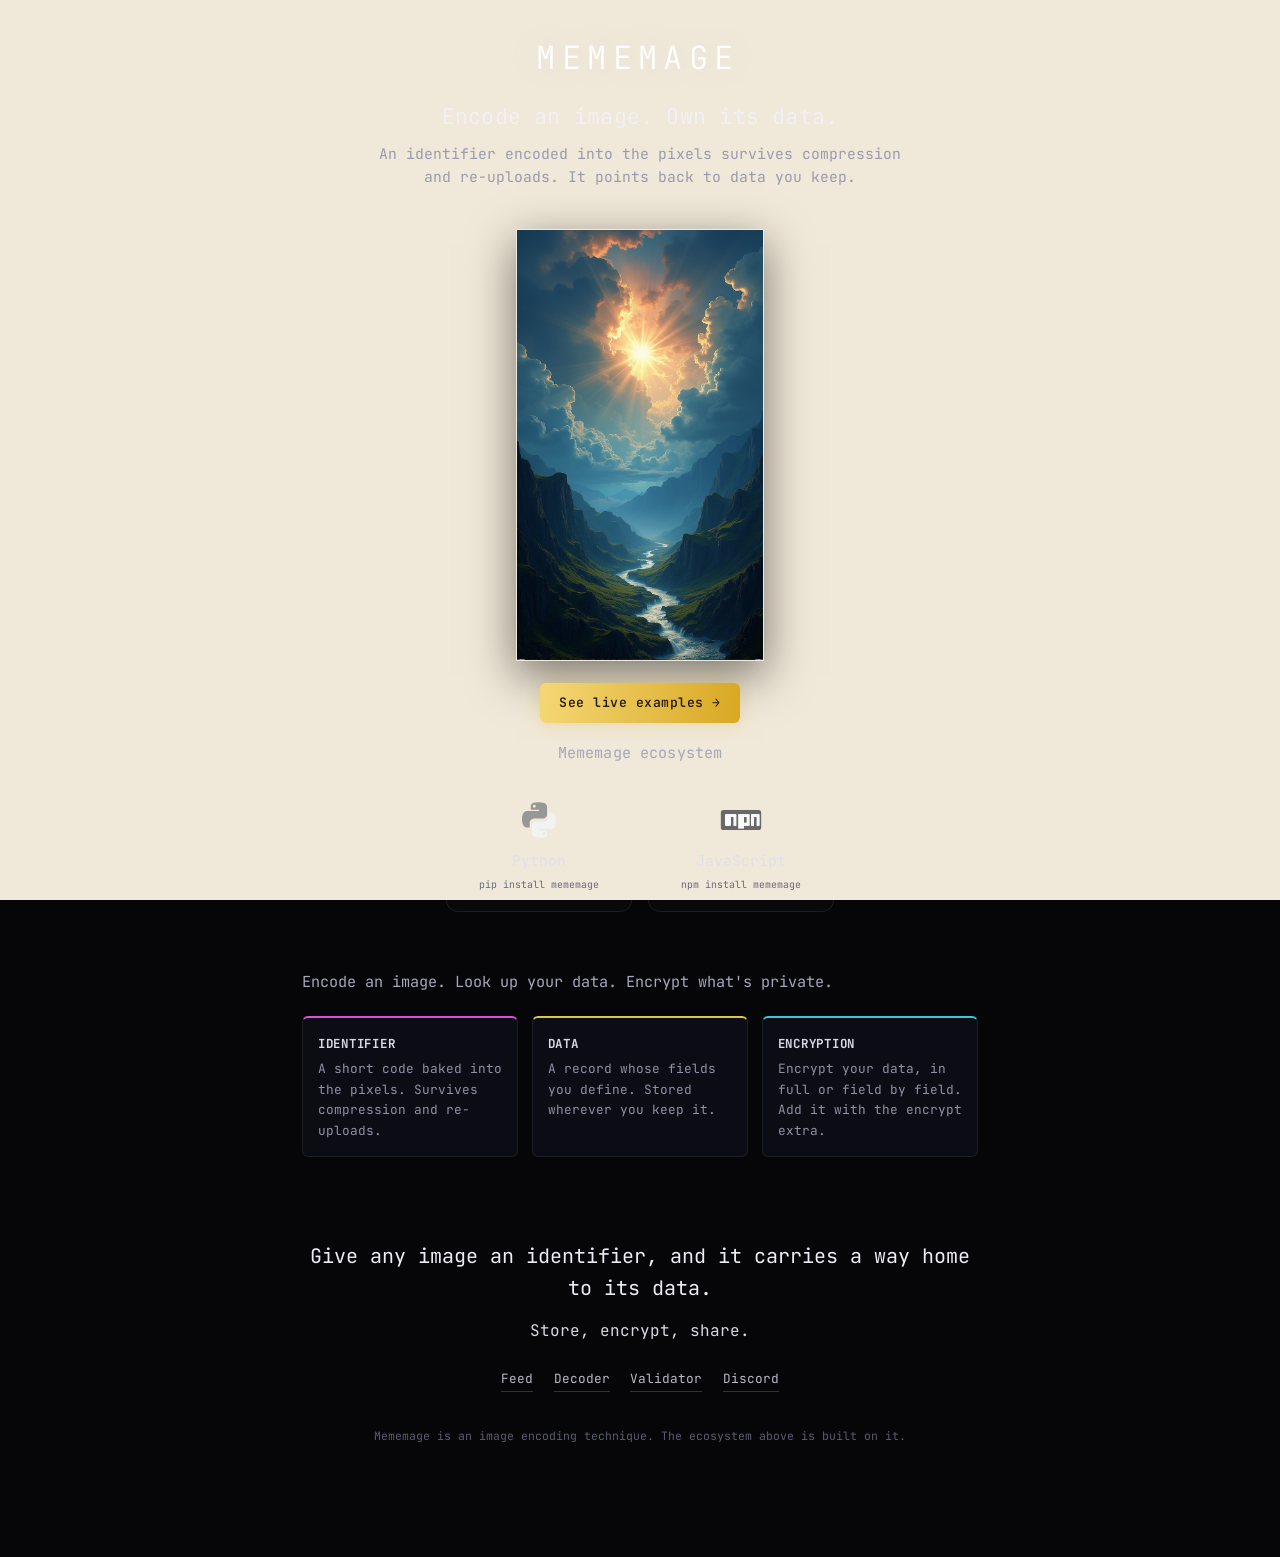
==== commit a3c239f0: "Update product page Co-Authored-By: Claude Opus 4.8 (1M context) <noreply@anthropic.com>" ====
--- a/index.html
+++ b/index.html
@@ -52,18 +52,46 @@
     <div class="page-header"><h1>Mememage</h1></div>
     <p class="product-tagline">Encode an image. Own its data.</p>
     <p class="product-sub">An identifier encoded into the pixels survives compression and re-uploads. It points back to data you keep.</p>
+    <!-- The genesis image (the minted mememage-0000000000000000 — bar and all, so it
+         decodes + verifies if saved). Clicking opens it full-res in the lightbox below. -->
+    <div class="product-hero-figure">
+      <button class="product-hero-zoom" id="heroZoom" type="button"
+              aria-label="View the genesis image full size">
+        <img class="product-hero-img" src="img/genesis.png" alt="the genesis conception">
+      </button>
+    </div>
     <div class="cta-row">
       <a class="cta cta-gold" id="ctaTry" href="#">See live examples &rarr;</a>
-      <a class="cta cta-code" href="/install">pip install mememage</a>
-    </div>
-    <!-- The actual minted genesis image (mememage-0000000000000000) — bar and
-         all, so it decodes + verifies if saved. Clicking opens it full-res in
-         the lightbox below. -->
-    <button class="product-hero-zoom" id="heroZoom" type="button"
-            aria-label="View the genesis image full size">
-      <img class="product-hero-img" src="img/genesis.png" alt="the genesis conception">
-    </button>
+    </div>
   </header>
+
+  <!-- The ecosystem: two language platforms; click one to see what's built on it.
+       Icons desaturate at rest and light up on hover (styles in product.css; data +
+       marks injected by the script below). The language cards are also the install
+       surface — each shows its own install command. -->
+  <section class="product-section eco-section">
+    <p class="eco-label">Mememage ecosystem</p>
+    <div class="eco-wall" id="ecoWall">
+      <button class="eco-lang" data-l="py" type="button">
+        <span class="eco-licon"><svg viewBox="0 0 24 24">
+          <path fill="#4B8BBE" d="M11.9 2.3c-4.7 0-4.4 2-4.4 2l.01 2.1h4.5v.63H5.72s-3.02-.34-3.02 4.42 2.64 4.6 2.64 4.6h1.57v-2.19s-.08-2.64 2.6-2.64h4.37s2.5.04 2.5-2.42V4.72s.38-2.42-4.5-2.42zM9.44 3.72c.45 0 .8.36.8.8s-.35.8-.8.8-.8-.36-.8-.8.36-.8.8-.8z"/>
+          <path fill="#FFD43B" d="M12.1 21.7c4.7 0 4.4-2 4.4-2l-.01-2.1H12v-.63h6.28s3.02.34 3.02-4.42-2.64-4.6-2.64-4.6h-1.57v2.19s.08 2.64-2.6 2.64H10.5s-2.5-.04-2.5 2.42v3.87s-.38 2.42 4.1 2.42zM14.56 20.28c-.45 0-.8-.36-.8-.8s.35-.8.8-.8.8.36.8.8-.36.8-.8.8z"/>
+        </svg></span>
+        <span class="eco-lname">Python</span><span class="eco-lcmd">pip install mememage</span>
+      </button>
+      <button class="eco-lang" data-l="js" type="button">
+        <span class="eco-licon"><svg viewBox="0 0 24 24">
+          <rect fill="#CB3837" x="1" y="6.5" width="22" height="11" rx="1.4"/>
+          <path fill="#fff" d="M3.4 8.9v6.2h3.05v-4.7h1.5v4.7h1.5V8.9zM10.55 8.9v7.7h3.05v-1.5h3.05V8.9zm3.05 1.5h1.5v3.1h-1.5zM17.55 8.9v6.2h1.5v-4.7h1.5v4.7h1.55V8.9z"/>
+        </svg></span>
+        <span class="eco-lname">JavaScript</span><span class="eco-lcmd">npm install mememage</span>
+      </button>
+    </div>
+    <div class="eco-panel" id="ecoPanel">
+      <div class="eco-head"><span class="eco-dot"></span><span id="ecoTitle"></span></div>
+      <ul class="eco-rows" id="ecoRows"></ul>
+    </div>
+  </section>
 
   <!-- The mechanism: identifier → data → encryption -->
   <section class="product-section">
@@ -75,39 +103,19 @@
     </div>
   </section>
 
-  <!-- The API -->
-  <section class="product-section" id="install">
-    <p class="section-kicker">API</p>
-    <p class="section-lead">encode &middot; decode &middot; verify</p>
-    <div class="code-block"><pre><span class="cc"># pip install mememage</span>
-<span class="ck">result</span> = mememage.<span class="ck">encode</span>(<span class="cs">"photo.png"</span>, {<span class="cs">"title"</span>: <span class="cs">"Morning fog"</span>})  <span class="cc"># encode image</span>
-mememage.<span class="ck">decode</span>(<span class="cs">"photo.png"</span>)  <span class="cc"># return id + hash</span>
-mememage.<span class="ck">verify</span>(<span class="cs">"photo.png"</span>, result.record)  <span class="cc"># truthy if match</span></pre></div>
-  </section>
-
   <!-- Close -->
   <footer class="product-coda">
     <p class="section-lead">Give any image an identifier, and it carries a way home to its data.</p>
     <p style="max-width:28rem;margin:0 auto;">Store, encrypt, share.</p>
     <div class="product-foot-links">
-      <!-- Applications built on the core: our demo trio + the ComfyUI node pack
-           (links to the registry, i.e. how you install it from ComfyUI Manager). -->
+      <!-- The live surfaces + community. Source now lives on each package's own home
+           (the ecosystem selector above) and on the install page's GitHub link. -->
       <a id="linkFeed" href="#">Feed</a>
       <a id="linkDecoder" href="#">Decoder</a>
       <a id="linkValidator" href="#">Validator</a>
-      <a href="https://registry.comfy.org/nodes/mememage-comfy">ComfyUI Nodes</a>
-    </div>
-    <div class="product-foot-links product-foot-source">
-      <!-- Source, all public. Core = the pip package; Provenance = the full
-           self-host demo; ComfyUI = the node-pack repo. (No Web repo link — the
-           github-hosted decoder site is deprecated; the live decoder/validator
-           ride the mint server.) -->
-      <a href="https://github.com/sememtac/mememage">Core</a>
-      <a href="https://github.com/sememtac/mememage-provenance">Provenance</a>
-      <a href="https://github.com/sememtac/mememage-comfy">ComfyUI</a>
       <a id="linkDiscord" href="#" target="_blank" rel="noopener">Discord</a>
     </div>
-    <p class="product-fineprint">Mememage is an image encoding technique. Check out the feed, decoder, and validator for our demo application.</p>
+    <p class="product-fineprint">Mememage is an image encoding technique. The ecosystem above is built on it.</p>
   </footer>
 
 </div>
@@ -180,15 +188,14 @@
   });
 })();
 
-// Install shadowbox: the pip CTA opens /install in an overlay iframe, so the
-// visitor never leaves mememage.art. Plain left-clicks open the modal; modified
-// clicks (cmd/ctrl/shift/alt/middle) fall through to the real /install link.
+// Install shadowbox: opens /install in an overlay iframe so the visitor never leaves
+// mememage.art. Triggered by the "Mememage Provenance" item in the ecosystem list —
+// the ecosystem script below calls window.openInstallModal.
 (function () {
-  var cta = document.querySelector('.cta-code');
   var modal = document.getElementById('installModal');
   var frame = document.getElementById('installFrame');
   var closeBtn = document.getElementById('installModalClose');
-  if (!cta || !modal || !frame) return;
+  if (!modal || !frame) return;
   // Escape mememage.css's `body > *` position:relative (same as the lightbox).
   document.documentElement.appendChild(modal);
   function open() {
@@ -202,16 +209,91 @@
     modal.hidden = true;
     document.body.style.overflow = '';
   }
-  cta.addEventListener('click', function (e) {
-    if (e.metaKey || e.ctrlKey || e.shiftKey || e.altKey || e.button !== 0) return;
-    e.preventDefault();
-    open();
-  });
   if (closeBtn) closeBtn.addEventListener('click', close);
   modal.addEventListener('click', function (e) { if (e.target === modal) close(); });
   document.addEventListener('keydown', function (e) {
     if (e.key === 'Escape' && !modal.hidden) close();
   });
+  window.openInstallModal = open;
+})();
+</script>
+
+<!-- Ecosystem selector: two languages, each expanding to what's built on it.
+     Our items wear the Mememage polaroid mark; ComfyUI + Chrome wear their own. -->
+<script>
+(function () {
+  var ICON = {
+    // official Mememage polaroid: white card, dark photo, M/Y/C bar
+    mm:'<svg viewBox="0 0 24 24">'
+      +'<rect x="2.5" y="2.5" width="19" height="19" rx="1.3" fill="#f4f4f6"/>'
+      +'<rect x="4" y="4" width="16" height="12.2" fill="#0c0c12"/>'
+      +'<rect x="4" y="16.7" width="5.33" height="3.3" fill="#dc50dc"/>'
+      +'<rect x="9.33" y="16.7" width="5.33" height="3.3" fill="#dcc83c"/>'
+      +'<rect x="14.66" y="16.7" width="5.34" height="3.3" fill="#3cc8dc"/></svg>',
+    // official ComfyUI mark (comfy.org): #172DD7 tile, #F0FF41 "C"
+    comfy:'<svg viewBox="0 0 84 84"><rect width="84" height="84" rx="8" fill="#172DD7"/>'
+      +'<path fill="#F0FF41" d="M28.5899 69.2727C27.3242 69.2727 26.303 68.8023 25.637 67.9128C24.9524 66.9989 24.774 65.723 25.1471 64.4133L26.6455 59.1518C26.765 58.7329 26.6818 58.2821 26.4212 57.9336C26.1606 57.5858 25.7529 57.381 25.3198 57.381H21.0116C19.7453 57.381 18.724 56.9112 18.0583 56.0218C17.3738 55.1072 17.1953 53.8314 17.5687 52.5216L22.7163 34.5286L23.2847 32.5517C24.0487 29.869 26.8349 27.6888 29.4966 27.6888H34.6517C35.2668 27.6888 35.8079 27.2787 35.9773 26.6835L37.6821 20.6987C38.4453 18.0187 41.2316 15.8385 43.8933 15.8385L54.9181 15.8189L62.9891 15.8182C64.2551 15.8182 65.2763 16.288 65.942 17.1774C66.6265 18.0913 66.805 19.3672 66.4319 20.6769L64.124 28.7803C63.3611 31.4595 60.5748 33.6391 57.9131 33.6391L46.8637 33.6601H41.7104C41.0959 33.6601 40.5555 34.0695 40.3851 34.6641L36.0883 49.6722C35.9681 50.0919 36.0513 50.5441 36.3126 50.8925C36.5732 51.2403 36.9809 51.445 37.4136 51.445L44.7152 51.4308H52.7622C54.0282 51.4308 55.0494 51.9006 55.7151 52.7901C56.3996 53.7046 56.5781 54.9805 56.2047 56.2902L53.8969 64.3923C53.1339 67.0722 50.3476 69.2517 47.686 69.2517L36.6369 69.2727H28.5899Z"/></svg>',
+    // Chrome (official palette, flat at icon size)
+    chrome:'<svg viewBox="0 0 24 24">'
+      +'<path fill="#db4437" d="M12 12 3.34 7A10 10 0 0 1 20.66 7Z"/>'
+      +'<path fill="#ffcd40" d="M12 12 20.66 7A10 10 0 0 1 12 22Z"/>'
+      +'<path fill="#0f9d58" d="M12 12 12 22A10 10 0 0 1 3.34 7Z"/>'
+      +'<circle cx="12" cy="12" r="4.7" fill="#f1f1f1"/><circle cx="12" cy="12" r="3.5" fill="#4285f4"/></svg>'
+  };
+  var DATA = {
+    py: { title: 'Built on Python', al: '#4B8BBE', items: [
+      { ic:'mm', nm:'mememage', tag:'library', ds:'The core: encode · decode · verify · unlock. Pure Python, no dependencies.', link:'https://pypi.org/project/mememage/' },
+      { ic:'comfy', nm:'mememage-comfy', tag:'nodes', ds:'Encode and Decode nodes. Stamp a verifiable bar as you generate an image.', link:'https://registry.comfy.org/nodes/mememage-comfy' },
+      { ic:'mm', nm:'Mememage Provenance', tag:'desktop app', ds:'The reference app and mint server. Runs on macOS, Windows, and Linux.', link:'/install/', install:true }
+    ]},
+    js: { title: 'Built on JavaScript', al: '#CB3837', items: [
+      { ic:'mm', nm:'mememage', tag:'SDK', ds:'The JavaScript SDK: decode · verify · encode. Matches the Python core.', link:'https://www.npmjs.com/package/mememage' },
+      { ic:'mm', nm:'mememage-detector', tag:'library', ds:'Find every marked image on a page and track it. Works with any framework.', link:'https://www.npmjs.com/package/mememage-detector' },
+      { ic:'mm', nm:'mememage-resolver', tag:'library', ds:'Resolve an identifier to its record across mirrors. Verify it by hash.', link:'https://www.npmjs.com/package/mememage-resolver' },
+      { ic:'chrome', nm:'Chrome extension', tag:'extension', ds:'Find and verify marked images as you browse.', link:'https://github.com/sememtac/mememage-chrome' }
+    ]}
+  };
+  var wall = document.getElementById('ecoWall'),
+      rows = document.getElementById('ecoRows'),
+      title = document.getElementById('ecoTitle'),
+      panel = document.getElementById('ecoPanel');
+  if (!wall || !rows || !panel) return;
+  function esc(s){ return String(s).replace(/&/g,'&amp;').replace(/</g,'&lt;'); }
+  function render(key) {
+    var d = DATA[key];
+    panel.style.setProperty('--al', d.al);
+    title.textContent = d.title;
+    rows.innerHTML = d.items.map(function (x) {
+      // The install item opens the /install shadowbox in place; the rest open in a new tab.
+      var attrs = x.install ? ' data-install="1"' : ' target="_blank" rel="noopener"';
+      return '<a class="eco-row" href="' + esc(x.link) + '"' + attrs + '>'
+        + '<span class="eco-ic">' + ICON[x.ic] + '</span>'
+        + '<span class="eco-body"><span class="eco-h"><span class="eco-nm">' + esc(x.nm)
+        + '</span><span class="eco-tag">' + esc(x.tag) + '</span></span>'
+        + '<span class="eco-ds">' + esc(x.ds) + '</span></span>'
+        + '<span class="eco-go">&rarr;</span></a>';
+    }).join('');
+  }
+  wall.addEventListener('click', function (e) {
+    var b = e.target.closest('.eco-lang'); if (!b) return;
+    var wasActive = b.classList.contains('active');
+    var kids = wall.children;
+    for (var i = 0; i < kids.length; i++) kids[i].classList.remove('active');
+    if (wasActive) {                       // click the selected card again -> collapse
+      panel.classList.remove('open');
+      return;
+    }
+    b.classList.add('active');
+    render(b.dataset.l);
+    panel.classList.add('open');           // expand (or swap content if already open)
+  });
+  // The Provenance row opens the install shadowbox; modified clicks fall through to /install.
+  rows.addEventListener('click', function (e) {
+    var a = e.target.closest('a[data-install]'); if (!a) return;
+    if (e.metaKey || e.ctrlKey || e.shiftKey || e.altKey || e.button !== 0) return;
+    if (window.openInstallModal) { e.preventDefault(); window.openInstallModal(); }
+  });
+  // No language is selected on load — the list appears only when a card is clicked.
 })();
 </script>
 </body>
--- a/css/mememage.css
+++ b/css/mememage.css
@@ -419,7 +419,8 @@
      slots (mirrors By Sight's preview). Hidden until a body is dropped. */
   .verify-preview { text-align: center; padding: 0.7rem 0 0; }
   .verify-preview[hidden] { display: none; }
-  .verify-preview img { width: 100%; max-height: 180px; object-fit: contain; border-radius: var(--radius-sm); display: block; margin: 0 auto; }
+  /* Square — never round the displayed image; the M/Y/C bar must stay visible. */
+  .verify-preview img { width: 100%; max-height: 180px; object-fit: contain; border-radius: 0; display: block; margin: 0 auto; }
   .verify-status { margin-top: auto; padding-top: 0.8rem; text-align: center; font-size: 0.75rem; color: var(--text-muted); min-height: 1.2em; }
   .verify-slot.ready .drop-zone { border-color: rgba(46, 196, 160, 0.4); }
   .verify-slot.ready .drop-zone::before { background: radial-gradient(ellipse at center, rgba(46, 196, 160, 0.08) 0%, transparent 70%); }
@@ -448,7 +449,8 @@
     max-height: 200px;
     object-fit: contain;
     display: block;
-    border-radius: var(--radius-sm);
+    /* Square — never round the displayed image; the M/Y/C bar must stay visible. */
+    border-radius: 0;
     border: 1px solid rgba(0,0,0,0.1);
     box-shadow: 0 2px 10px rgba(0,0,0,0.15);
   }
--- a/css/product.css
+++ b/css/product.css
@@ -41,7 +41,7 @@
   /* Top padding matches the decoder/validator title height: they sit at 40px
      via mememage.css's `body { padding-top: 2.5rem }`; this page zeroes that
      body padding, so the hero re-supplies the same 2.5rem. */
-  padding: 2.5rem 0 1.75rem;
+  padding: 2rem 0 0.5rem;
 }
 .product-hero .page-header { margin-bottom: 0; }
 .product-tagline {
@@ -49,13 +49,13 @@
   font-weight: 400;
   color: #f0f0f6;
   letter-spacing: 0.01em;
-  margin: 1.4rem 0 0.6rem;
+  margin: 1rem 0 0.5rem;
 }
 .product-sub {
   font-size: 0.92rem;
   color: #9a9ab0;
   max-width: 34rem;
-  margin: 0 auto 2rem;
+  margin: 0 auto 1rem;
 }
 /* Genesis hero image — a constrained portrait that lifts on hover and opens
    full-res in a lightbox on click. */
@@ -83,6 +83,8 @@
   transform: translateY(-4px);
   box-shadow: 0 20px 58px rgba(0, 0, 0, 0.6);
 }
+/* The genesis image leads the hero — its own centered block above the CTA. */
+.product-hero-figure { text-align: center; margin: 0.2rem 0 0.9rem; }
 
 /* Lightbox — examine the hero image full-res on a dimmed backdrop. */
 .lightbox {
@@ -319,3 +321,75 @@
   .prove { flex-direction: column; gap: 0.1rem; }
   .prove b { min-width: 0; }
 }
+
+/* ---- Ecosystem: language selector + consumer list ----
+   Two language platforms; click one to reveal what's built on it. Icons render in
+   full colour and desaturate at rest (grayscale filter keeps the internal detail),
+   then light up on hover. */
+/* Tighten the top of the ecosystem section so the language cards sit above the fold. */
+.eco-section { padding-top: 0.6rem; }
+.eco-label {
+  text-align: center; font-size: 1.05rem; font-weight: 400; color: #ececf4;
+  letter-spacing: 0.01em; margin: 0 0 1.1rem;
+}
+.eco-wall { display: flex; justify-content: center; gap: 1rem; flex-wrap: wrap; }
+.eco-lang {
+  font-family: inherit; cursor: pointer; background: rgba(255,255,255,0.015);
+  border: 1px solid rgba(255,255,255,0.08); border-radius: 12px; padding: 1.2rem 1.7rem;
+  width: 186px; display: flex; flex-direction: column; align-items: center; gap: 0.55rem;
+  transition: border-color 0.3s, background 0.3s, transform 0.3s;
+}
+.eco-lang:hover { transform: translateY(-3px); background: rgba(255,255,255,0.03); }
+.eco-lang.active { border-color: var(--al); background: rgba(255,255,255,0.04); }
+.eco-lang[data-l="py"] { --al: #4B8BBE; }
+.eco-lang[data-l="js"] { --al: #CB3837; }
+.eco-licon { width: 44px; height: 44px; }
+.eco-licon svg, .eco-ic svg {
+  width: 100%; height: 100%; display: block;
+  filter: grayscale(1) brightness(1.18) contrast(0.95); transition: filter 0.4s ease;
+}
+.eco-lang:hover .eco-licon svg, .eco-lang.active .eco-licon svg { filter: none; }
+.eco-lname { font-size: 0.92rem; color: #dfe0ea; }
+.eco-lcmd { font-size: 0.62rem; color: #6a6a82; }
+.eco-lang:hover .eco-lcmd, .eco-lang.active .eco-lcmd { color: #9a9ab0; }
+
+.eco-panel {
+  border: 1px solid rgba(255,255,255,0.08); border-radius: 12px;
+  background: #0c0c14; overflow: hidden;
+  /* Accordion: nothing selected on load. Click a card to expand its list; click the
+     same card again to collapse it. Both directions animate. */
+  max-height: 0; opacity: 0; margin-top: 0; border-color: transparent;
+  transition: max-height 0.36s ease, opacity 0.3s ease, margin-top 0.36s ease, border-color 0.3s ease;
+}
+.eco-panel.open {
+  max-height: 500px; opacity: 1; margin-top: 1.6rem;
+  border-color: rgba(255,255,255,0.08);
+}
+.eco-head {
+  display: flex; align-items: center; gap: 0.6rem; padding: 0.8rem 1.1rem;
+  border-bottom: 1px solid rgba(255,255,255,0.08);
+  font-size: 0.62rem; letter-spacing: 0.16em; text-transform: uppercase; color: #6a6a82;
+}
+.eco-dot { width: 8px; height: 8px; border-radius: 50%; background: var(--al); }
+.eco-rows { list-style: none; margin: 0; padding: 0.4rem; }
+.eco-row {
+  display: flex; gap: 0.85rem; align-items: center; padding: 0.7rem 0.8rem;
+  border-radius: 8px; text-decoration: none; color: inherit; transition: background 0.18s;
+}
+.eco-row:hover { background: rgba(255,255,255,0.03); }
+.eco-ic { width: 27px; height: 27px; flex: 0 0 auto; }
+.eco-row:hover .eco-ic svg { filter: none; }
+.eco-body { flex: 1; min-width: 0; }
+.eco-h { display: flex; align-items: baseline; gap: 0.55rem; flex-wrap: wrap; }
+.eco-nm { font-size: 0.82rem; color: #e8e8f2; }
+.eco-tag {
+  font-size: 0.54rem; letter-spacing: 0.1em; text-transform: uppercase; color: #6a6a82;
+  border: 1px solid rgba(255,255,255,0.08); border-radius: 20px; padding: 0.08rem 0.5rem;
+}
+.eco-ds { font-size: 0.72rem; color: #9a9ab0; margin-top: 0.2rem; }
+.eco-go { color: #6a6a82; font-size: 0.8rem; transition: color 0.18s, transform 0.18s; flex: 0 0 auto; }
+.eco-row:hover .eco-go { color: var(--al); transform: translateX(2px); }
+
+@media (max-width: 560px) {
+  .eco-lang { width: calc(50% - 0.5rem); padding: 1.1rem; }
+}
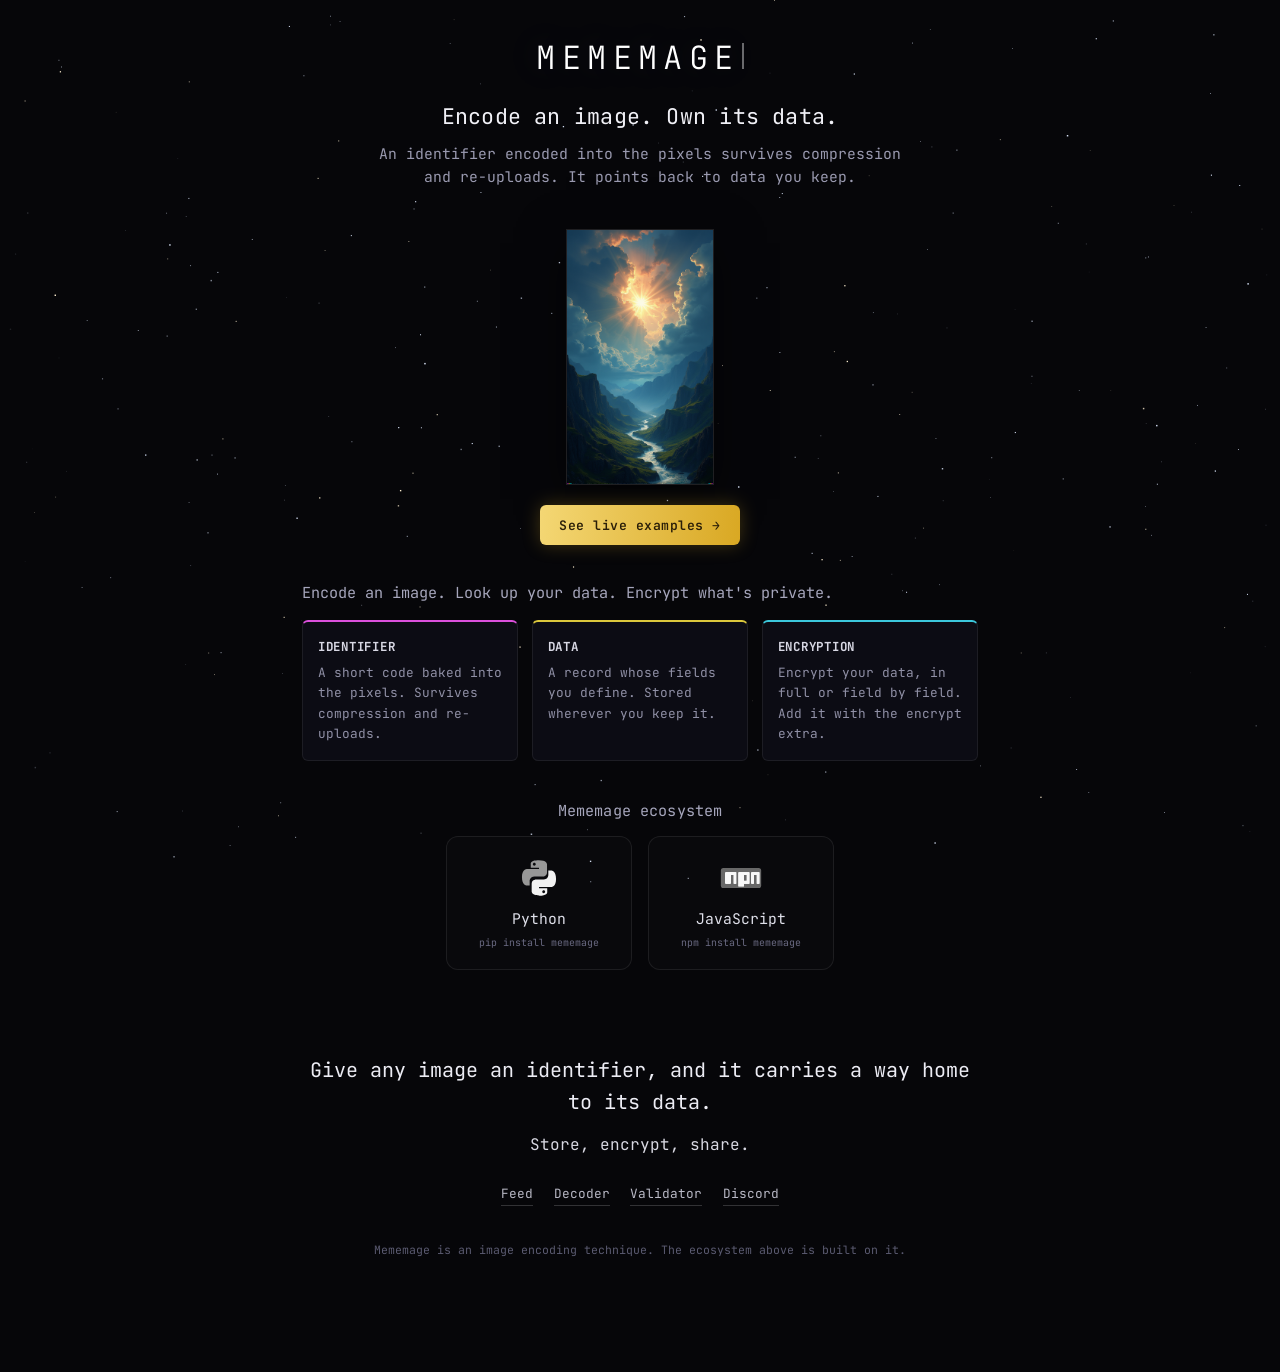
==== commit 20abc461: "Update product page Co-Authored-By: Claude Opus 4.8 (1M context) <noreply@anthropic.com>" ====
--- a/index.html
+++ b/index.html
@@ -65,6 +65,16 @@
     </div>
   </header>
 
+  <!-- The mechanism: identifier → data → encryption -->
+  <section class="product-section mechanism-section">
+    <p class="section-lead">Encode an image. Look up your data. Encrypt what's private.</p>
+    <div class="tri">
+      <div class="tri-cell tri-m"><h4>Identifier</h4><p>A short code baked into the pixels. Survives compression and re-uploads.</p></div>
+      <div class="tri-cell tri-y"><h4>Data</h4><p>A record whose fields you define. Stored wherever you keep it.</p></div>
+      <div class="tri-cell tri-c"><h4>Encryption</h4><p>Encrypt your data, in full or field by field. Add it with the encrypt extra.</p></div>
+    </div>
+  </section>
+
   <!-- The ecosystem: two language platforms; click one to see what's built on it.
        Icons desaturate at rest and light up on hover (styles in product.css; data +
        marks injected by the script below). The language cards are also the install
@@ -90,16 +100,6 @@
     <div class="eco-panel" id="ecoPanel">
       <div class="eco-head"><span class="eco-dot"></span><span id="ecoTitle"></span></div>
       <ul class="eco-rows" id="ecoRows"></ul>
-    </div>
-  </section>
-
-  <!-- The mechanism: identifier → data → encryption -->
-  <section class="product-section">
-    <p class="section-lead">Encode an image. Look up your data. Encrypt what's private.</p>
-    <div class="tri">
-      <div class="tri-cell tri-m"><h4>Identifier</h4><p>A short code baked into the pixels. Survives compression and re-uploads.</p></div>
-      <div class="tri-cell tri-y"><h4>Data</h4><p>A record whose fields you define. Stored wherever you keep it.</p></div>
-      <div class="tri-cell tri-c"><h4>Encryption</h4><p>Encrypt your data, in full or field by field. Add it with the encrypt extra.</p></div>
     </div>
   </section>
 
--- a/css/product.css
+++ b/css/product.css
@@ -71,7 +71,10 @@
   display: block;
   width: auto;
   max-width: min(88vw, 19rem);
-  max-height: 27rem;
+  /* Sized so the mechanism cards + the Python/JavaScript cards clear the fold.
+     This max-height is the dial: raise it for a bigger hero, lower it to lift the
+     language cards higher. */
+  max-height: 16rem;
   /* Square — never round the genesis image's corners; the M/Y/C bar runs edge
      to edge along the bottom and a radius would clip it. */
   border-radius: 0;
@@ -84,7 +87,10 @@
   box-shadow: 0 20px 58px rgba(0, 0, 0, 0.6);
 }
 /* The genesis image leads the hero — its own centered block above the CTA. */
-.product-hero-figure { text-align: center; margin: 0.2rem 0 0.9rem; }
+.product-hero-figure { text-align: center; margin: 0.2rem 0 0.8rem; }
+/* Mechanism section leads straight off the hero — tighten its top so the ecosystem
+   cards below stay near the fold. */
+.mechanism-section { padding: 0.4rem 0 1rem; }
 
 /* Lightbox — examine the hero image full-res on a dimmed backdrop. */
 .lightbox {
@@ -227,7 +233,7 @@
   display: grid;
   grid-template-columns: repeat(3, 1fr);
   gap: 0.9rem;
-  margin-top: 1.4rem;
+  margin-top: 0.9rem;
 }
 .tri-cell {
   border: 1px solid rgba(255,255,255,0.07);
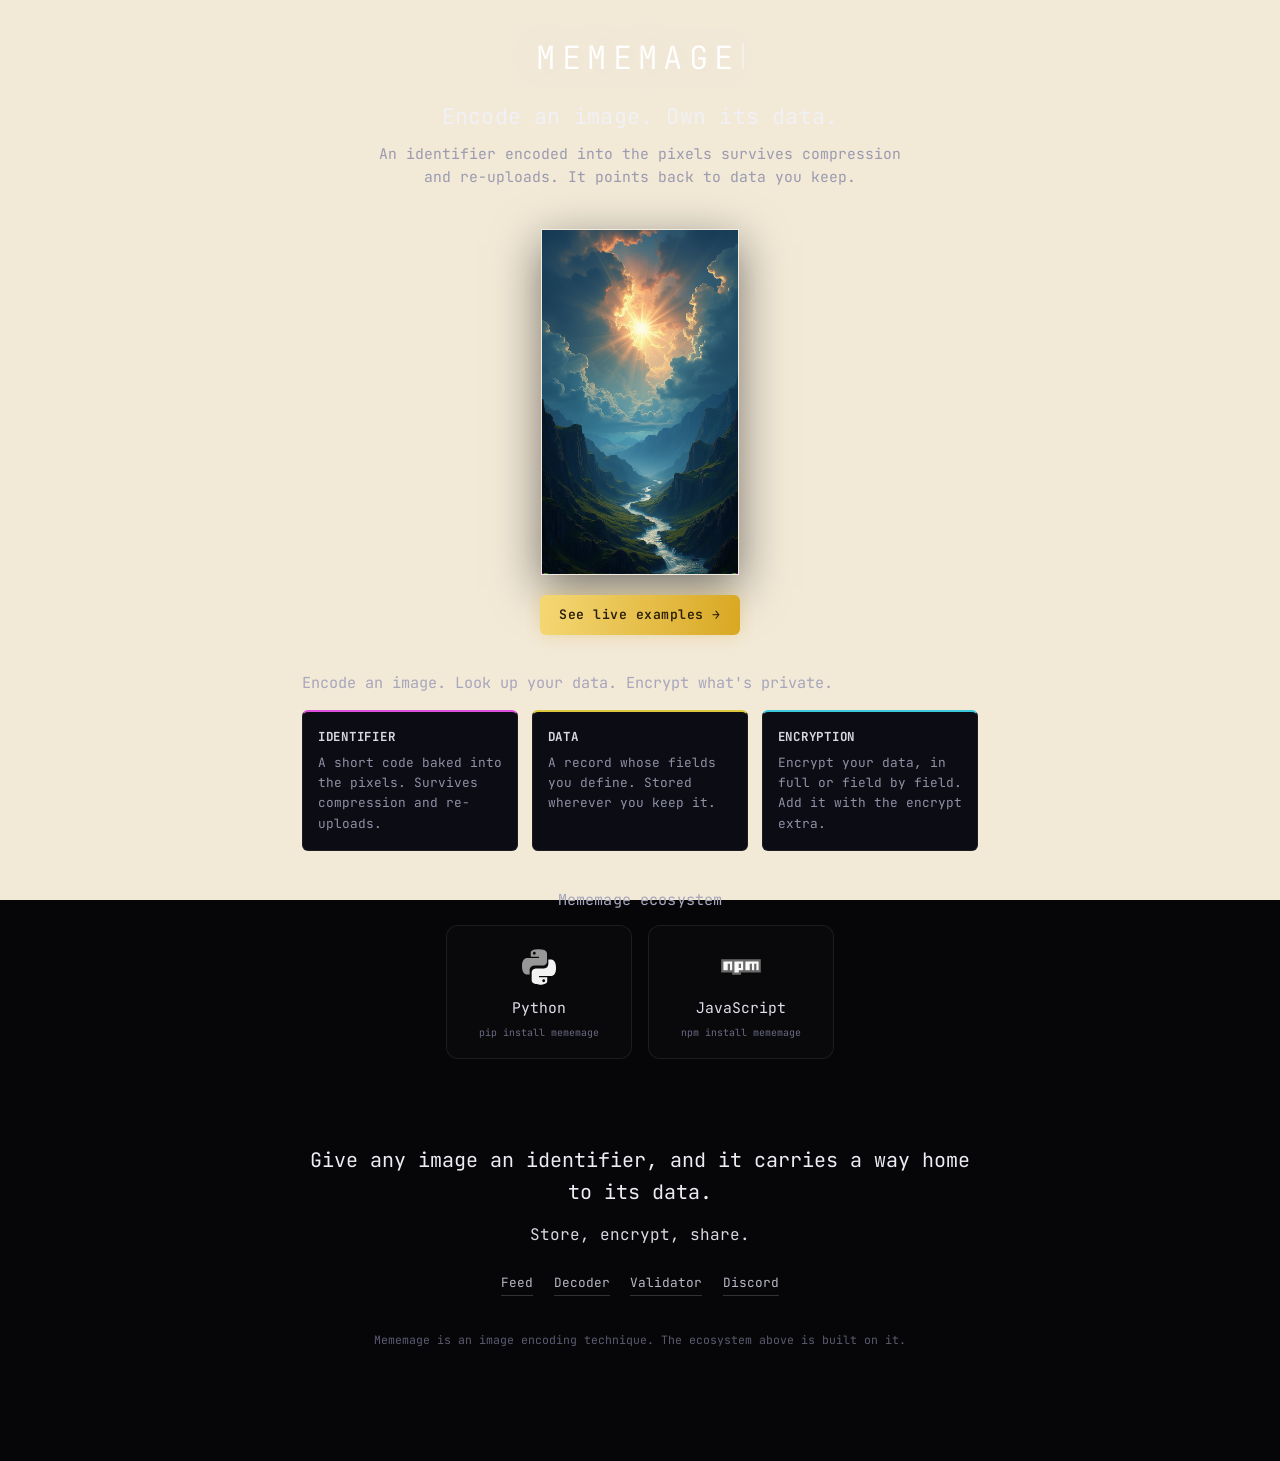
==== commit bd0f71f1: "Update product page Co-Authored-By: Claude Opus 4.8 (1M context) <noreply@anthropic.com>" ====
--- a/index.html
+++ b/index.html
@@ -90,9 +90,11 @@
         <span class="eco-lname">Python</span><span class="eco-lcmd">pip install mememage</span>
       </button>
       <button class="eco-lang" data-l="js" type="button">
-        <span class="eco-licon"><svg viewBox="0 0 24 24">
-          <rect fill="#CB3837" x="1" y="6.5" width="22" height="11" rx="1.4"/>
-          <path fill="#fff" d="M3.4 8.9v6.2h3.05v-4.7h1.5v4.7h1.5V8.9zM10.55 8.9v7.7h3.05v-1.5h3.05V8.9zm3.05 1.5h1.5v3.1h-1.5zM17.55 8.9v6.2h1.5v-4.7h1.5v4.7h1.55V8.9z"/>
+        <span class="eco-licon"><svg viewBox="-1 -6.5 20 20">
+          <path fill="#CB3837" d="M0,0h18v6H9v1H5V6H0V0z M1,5h2V2h1v3h1V1H1V5z M6,1v5h2V5h2V1H6z M8,2h1v2H8V2z M11,1v4h2V2h1v3h1V2h1v3h1V1H11z"/>
+          <polygon fill="#fff" points="1,5 3,5 3,2 4,2 4,5 5,5 5,1 1,1"/>
+          <path fill="#fff" d="M6,1v5h2V5h2V1H6z M9,4H8V2h1V4z"/>
+          <polygon fill="#fff" points="11,1 11,5 13,5 13,2 14,2 14,5 15,5 15,2 16,2 16,5 17,5 17,1"/>
         </svg></span>
         <span class="eco-lname">JavaScript</span><span class="eco-lcmd">npm install mememage</span>
       </button>
@@ -242,15 +244,22 @@
   };
   var DATA = {
     py: { title: 'Built on Python', al: '#4B8BBE', items: [
-      { ic:'mm', nm:'mememage', tag:'library', ds:'The core: encode · decode · verify · unlock. Pure Python, no dependencies.', link:'https://pypi.org/project/mememage/' },
-      { ic:'comfy', nm:'mememage-comfy', tag:'nodes', ds:'Encode and Decode nodes. Stamp a verifiable bar as you generate an image.', link:'https://registry.comfy.org/nodes/mememage-comfy' },
-      { ic:'mm', nm:'Mememage Provenance', tag:'desktop app', ds:'The reference app and mint server. Runs on macOS, Windows, and Linux.', link:'/install/', install:true }
+      { ic:'mm', nm:'mememage', tag:'library', ds:'The core: encode · decode · verify · unlock. Pure Python, no dependencies.',
+        release:{ label:'PyPI', url:'https://pypi.org/project/mememage/' }, git:'https://github.com/sememtac/mememage' },
+      { ic:'comfy', nm:'mememage-comfy', tag:'nodes', ds:'Encode and Decode nodes. Stamp a verifiable bar as you generate an image.',
+        release:{ label:'ComfyUI', url:'https://registry.comfy.org/nodes/mememage-comfy' }, git:'https://github.com/sememtac/mememage-comfy' },
+      { ic:'mm', nm:'Mememage Provenance', tag:'desktop app', ds:'The reference app and mint server. Runs on macOS, Windows, and Linux.',
+        release:{ label:'Download', install:true }, git:'https://github.com/sememtac/mememage-provenance' }
     ]},
     js: { title: 'Built on JavaScript', al: '#CB3837', items: [
-      { ic:'mm', nm:'mememage', tag:'SDK', ds:'The JavaScript SDK: decode · verify · encode. Matches the Python core.', link:'https://www.npmjs.com/package/mememage' },
-      { ic:'mm', nm:'mememage-detector', tag:'library', ds:'Find every marked image on a page and track it. Works with any framework.', link:'https://www.npmjs.com/package/mememage-detector' },
-      { ic:'mm', nm:'mememage-resolver', tag:'library', ds:'Resolve an identifier to its record across mirrors. Verify it by hash.', link:'https://www.npmjs.com/package/mememage-resolver' },
-      { ic:'chrome', nm:'Chrome extension', tag:'extension', ds:'Find and verify marked images as you browse.', link:'https://github.com/sememtac/mememage-chrome' }
+      { ic:'mm', nm:'mememage', tag:'SDK', ds:'The JavaScript SDK: decode · verify · encode. Matches the Python core.',
+        release:{ label:'npm', url:'https://www.npmjs.com/package/mememage' }, git:'https://github.com/sememtac/mememage-js' },
+      { ic:'mm', nm:'mememage-detector', tag:'library', ds:'Find every marked image on a page and track it. Works with any framework.',
+        release:{ label:'npm', url:'https://www.npmjs.com/package/mememage-detector' }, git:'https://github.com/sememtac/mememage-detector' },
+      { ic:'mm', nm:'mememage-resolver', tag:'library', ds:'Resolve an identifier to its record across mirrors. Verify it by hash.',
+        release:{ label:'npm', url:'https://www.npmjs.com/package/mememage-resolver' }, git:'https://github.com/sememtac/mememage-resolver' },
+      { ic:'chrome', nm:'Chrome extension', tag:'extension', ds:'Find and verify marked images as you browse.',
+        release:null, git:'https://github.com/sememtac/mememage-chrome' }
     ]}
   };
   var wall = document.getElementById('ecoWall'),
@@ -264,14 +273,24 @@
     panel.style.setProperty('--al', d.al);
     title.textContent = d.title;
     rows.innerHTML = d.items.map(function (x) {
-      // The install item opens the /install shadowbox in place; the rest open in a new tab.
-      var attrs = x.install ? ' data-install="1"' : ' target="_blank" rel="noopener"';
-      return '<a class="eco-row" href="' + esc(x.link) + '"' + attrs + '>'
+      // Each item shows two links: its release page + its GitHub source. The Provenance
+      // "Download" opens the /install shadowbox in place; the rest are external. An item
+      // with no release (e.g. the extension, still in store review) shows GitHub only.
+      var links = '';
+      if (x.release) {
+        var rel = x.release.install ? ' href="/install/" data-install="1"'
+                                    : ' href="' + esc(x.release.url) + '" target="_blank" rel="noopener"';
+        links += '<a class="eco-link"' + rel + '>' + esc(x.release.label) + ' ↗</a>';
+      }
+      links += '<a class="eco-link" href="' + esc(x.git) + '" target="_blank" rel="noopener">GitHub ↗</a>';
+      return '<li class="eco-row">'
         + '<span class="eco-ic">' + ICON[x.ic] + '</span>'
-        + '<span class="eco-body"><span class="eco-h"><span class="eco-nm">' + esc(x.nm)
-        + '</span><span class="eco-tag">' + esc(x.tag) + '</span></span>'
-        + '<span class="eco-ds">' + esc(x.ds) + '</span></span>'
-        + '<span class="eco-go">&rarr;</span></a>';
+        + '<span class="eco-body">'
+        + '<span class="eco-h"><span class="eco-nm">' + esc(x.nm) + '</span><span class="eco-tag">' + esc(x.tag) + '</span></span>'
+        + '<span class="eco-ds">' + esc(x.ds) + '</span>'
+        + '<span class="eco-links">' + links + '</span>'
+        + '</span>'
+        + '</li>';
     }).join('');
   }
   wall.addEventListener('click', function (e) {
@@ -287,9 +306,10 @@
     render(b.dataset.l);
     panel.classList.add('open');           // expand (or swap content if already open)
   });
-  // The Provenance row opens the install shadowbox; modified clicks fall through to /install.
+  // The Provenance "Download" link opens the install shadowbox in place; the rest are
+  // ordinary links.
   rows.addEventListener('click', function (e) {
-    var a = e.target.closest('a[data-install]'); if (!a) return;
+    var inst = e.target.closest('a[data-install]'); if (!inst) return;
     if (e.metaKey || e.ctrlKey || e.shiftKey || e.altKey || e.button !== 0) return;
     if (window.openInstallModal) { e.preventDefault(); window.openInstallModal(); }
   });
--- a/css/product.css
+++ b/css/product.css
@@ -69,12 +69,11 @@
 }
 .product-hero-img {
   display: block;
-  width: auto;
-  max-width: min(88vw, 19rem);
-  /* Sized so the mechanism cards + the Python/JavaScript cards clear the fold.
-     This max-height is the dial: raise it for a bigger hero, lower it to lift the
-     language cards higher. */
-  max-height: 16rem;
+  /* Width matched to the "See live examples" button so the image and the CTA align.
+     The genesis image is a tall portrait, so its height follows from this width. */
+  width: 12.4rem;
+  max-width: 88vw;
+  height: auto;
   /* Square — never round the genesis image's corners; the M/Y/C bar runs edge
      to edge along the bottom and a radius would clip it. */
   border-radius: 0;
@@ -368,7 +367,7 @@
   transition: max-height 0.36s ease, opacity 0.3s ease, margin-top 0.36s ease, border-color 0.3s ease;
 }
 .eco-panel.open {
-  max-height: 500px; opacity: 1; margin-top: 1.6rem;
+  max-height: 640px; opacity: 1; margin-top: 1.6rem;
   border-color: rgba(255,255,255,0.08);
 }
 .eco-head {
@@ -379,8 +378,8 @@
 .eco-dot { width: 8px; height: 8px; border-radius: 50%; background: var(--al); }
 .eco-rows { list-style: none; margin: 0; padding: 0.4rem; }
 .eco-row {
-  display: flex; gap: 0.85rem; align-items: center; padding: 0.7rem 0.8rem;
-  border-radius: 8px; text-decoration: none; color: inherit; transition: background 0.18s;
+  display: flex; gap: 0.85rem; align-items: flex-start; padding: 0.7rem 0.8rem;
+  border-radius: 8px; transition: background 0.18s;
 }
 .eco-row:hover { background: rgba(255,255,255,0.03); }
 .eco-ic { width: 27px; height: 27px; flex: 0 0 auto; }
@@ -393,8 +392,14 @@
   border: 1px solid rgba(255,255,255,0.08); border-radius: 20px; padding: 0.08rem 0.5rem;
 }
 .eco-ds { font-size: 0.72rem; color: #9a9ab0; margin-top: 0.2rem; }
-.eco-go { color: #6a6a82; font-size: 0.8rem; transition: color 0.18s, transform 0.18s; flex: 0 0 auto; }
-.eco-row:hover .eco-go { color: var(--al); transform: translateX(2px); }
+/* Release + source links, always shown under the item. */
+.eco-links { display: flex; gap: 0.5rem; margin-top: 0.5rem; flex-wrap: wrap; }
+.eco-link {
+  font-size: 0.68rem; color: var(--al); text-decoration: none;
+  border: 1px solid rgba(255,255,255,0.12); border-radius: 20px; padding: 0.2rem 0.7rem;
+  transition: background 0.15s, border-color 0.15s;
+}
+.eco-link:hover { background: rgba(255,255,255,0.05); border-color: var(--al); }
 
 @media (max-width: 560px) {
   .eco-lang { width: calc(50% - 0.5rem); padding: 1.1rem; }
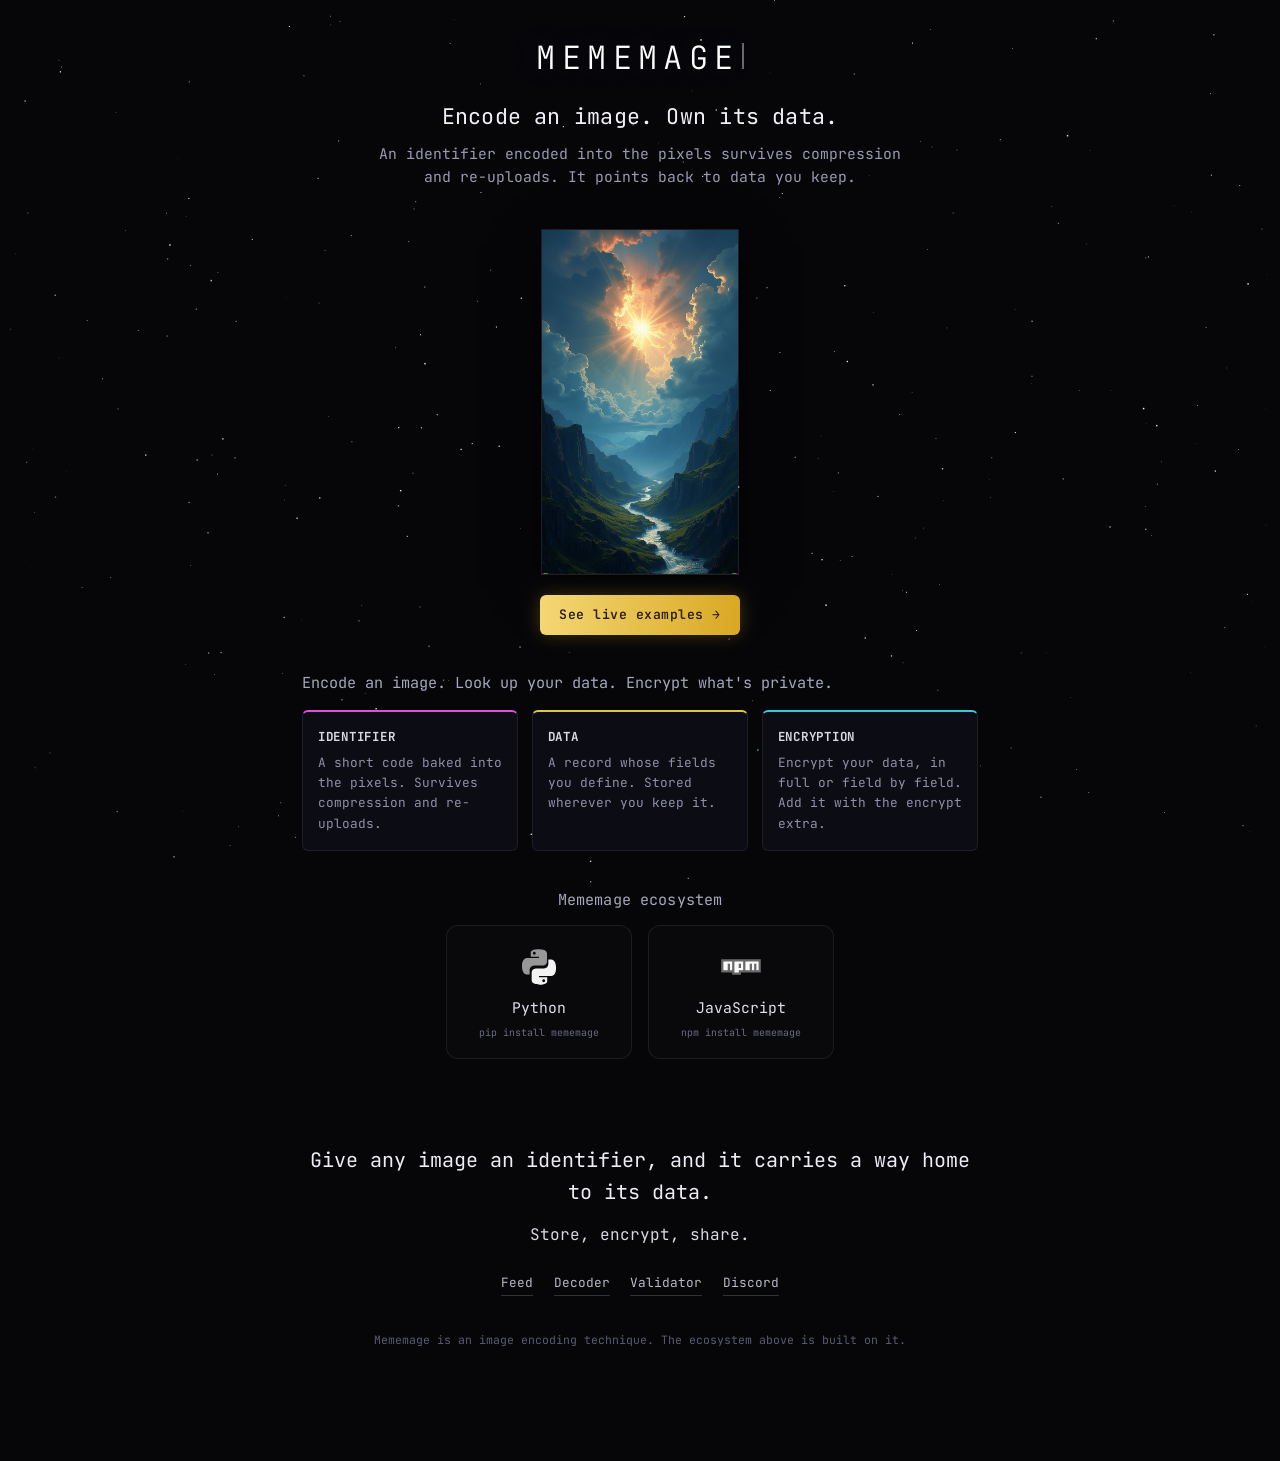
==== commit 7a8a734a: "Update product page Co-Authored-By: Claude Opus 4.8 (1M context) <noreply@anthropic.com>" ====
--- a/index.html
+++ b/index.html
@@ -259,7 +259,7 @@
       { ic:'mm', nm:'mememage-resolver', tag:'library', ds:'Resolve an identifier to its record across mirrors. Verify it by hash.',
         release:{ label:'npm', url:'https://www.npmjs.com/package/mememage-resolver' }, git:'https://github.com/sememtac/mememage-resolver' },
       { ic:'chrome', nm:'Chrome extension', tag:'extension', ds:'Find and verify marked images as you browse.',
-        release:null, git:'https://github.com/sememtac/mememage-chrome' }
+        release:{ label:'Web Store', url:'https://chromewebstore.google.com/detail/mememage/iibfeggbpigkojefaellhpiiklfanhdc' }, git:'https://github.com/sememtac/mememage-chrome' }
     ]}
   };
   var wall = document.getElementById('ecoWall'),
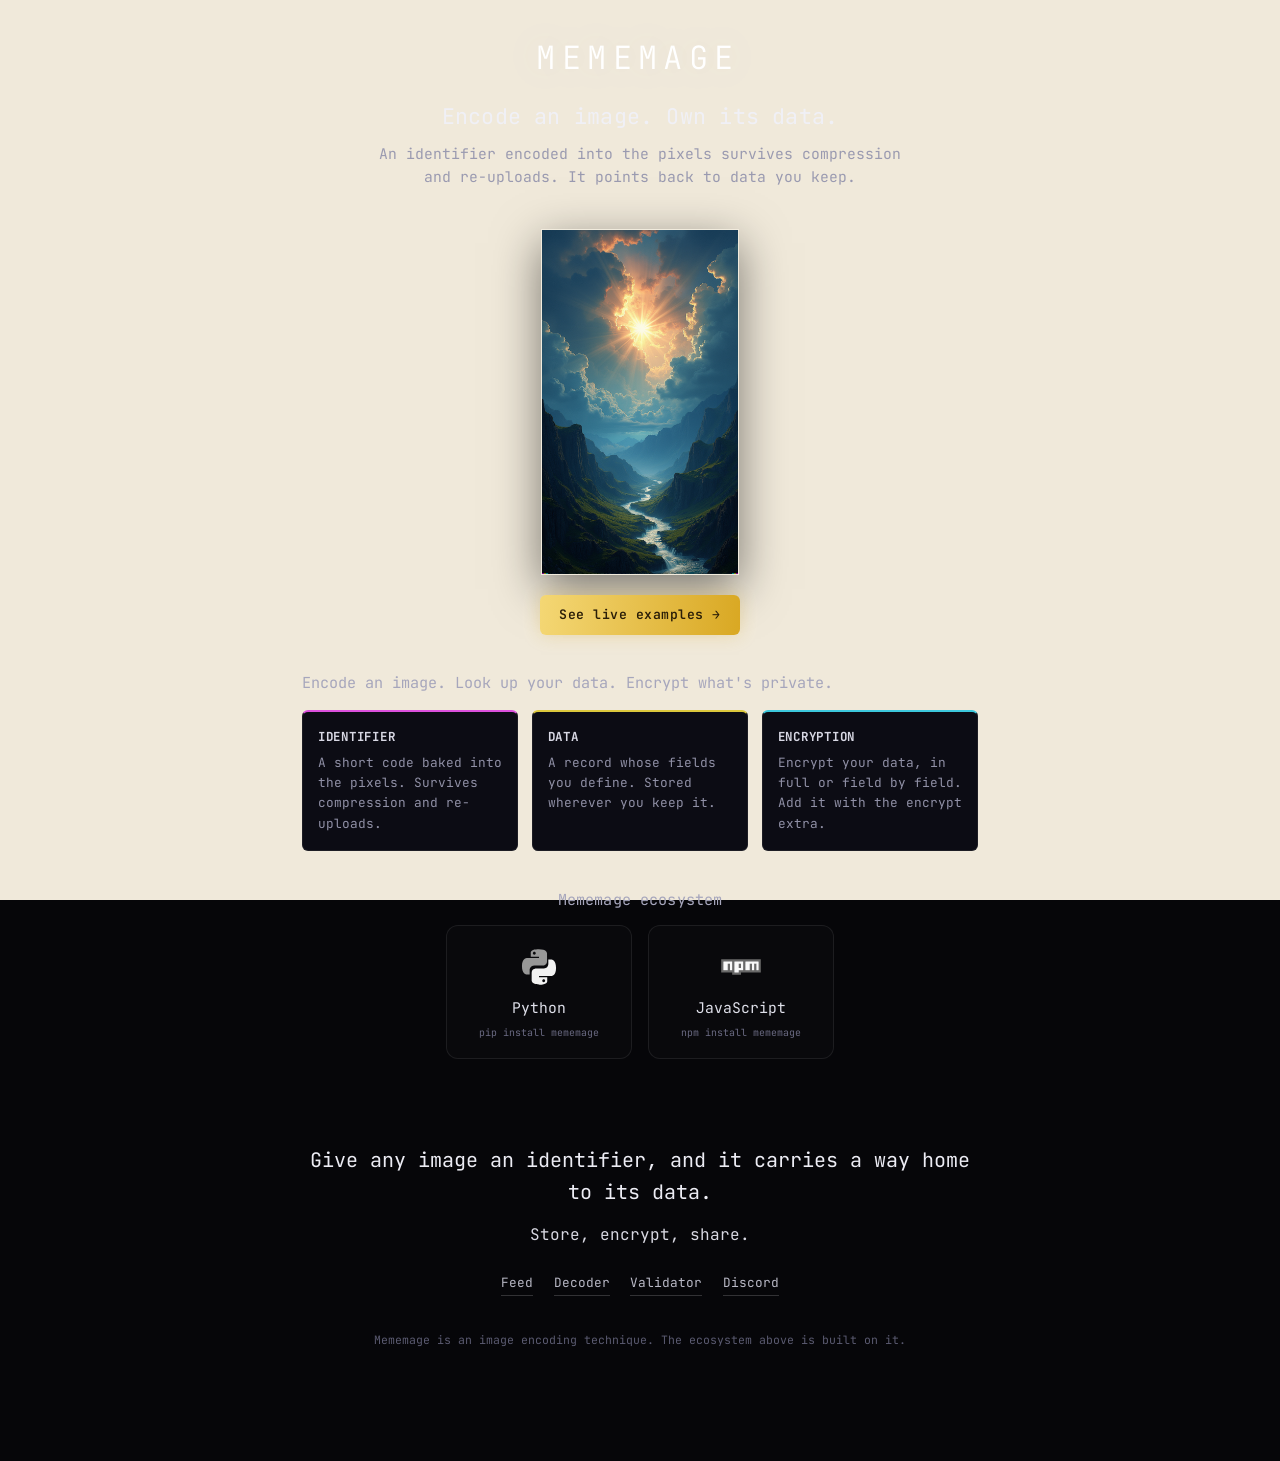
==== commit d34894bd: "Update product page Co-Authored-By: Claude Opus 4.8 (1M context) <noreply@anthropic.com>" ====
--- a/index.html
+++ b/index.html
@@ -275,7 +275,7 @@
     rows.innerHTML = d.items.map(function (x) {
       // Each item shows two links: its release page + its GitHub source. The Provenance
       // "Download" opens the /install shadowbox in place; the rest are external. An item
-      // with no release (e.g. the extension, still in store review) shows GitHub only.
+      // with no release page shows GitHub only.
       var links = '';
       if (x.release) {
         var rel = x.release.install ? ' href="/install/" data-install="1"'
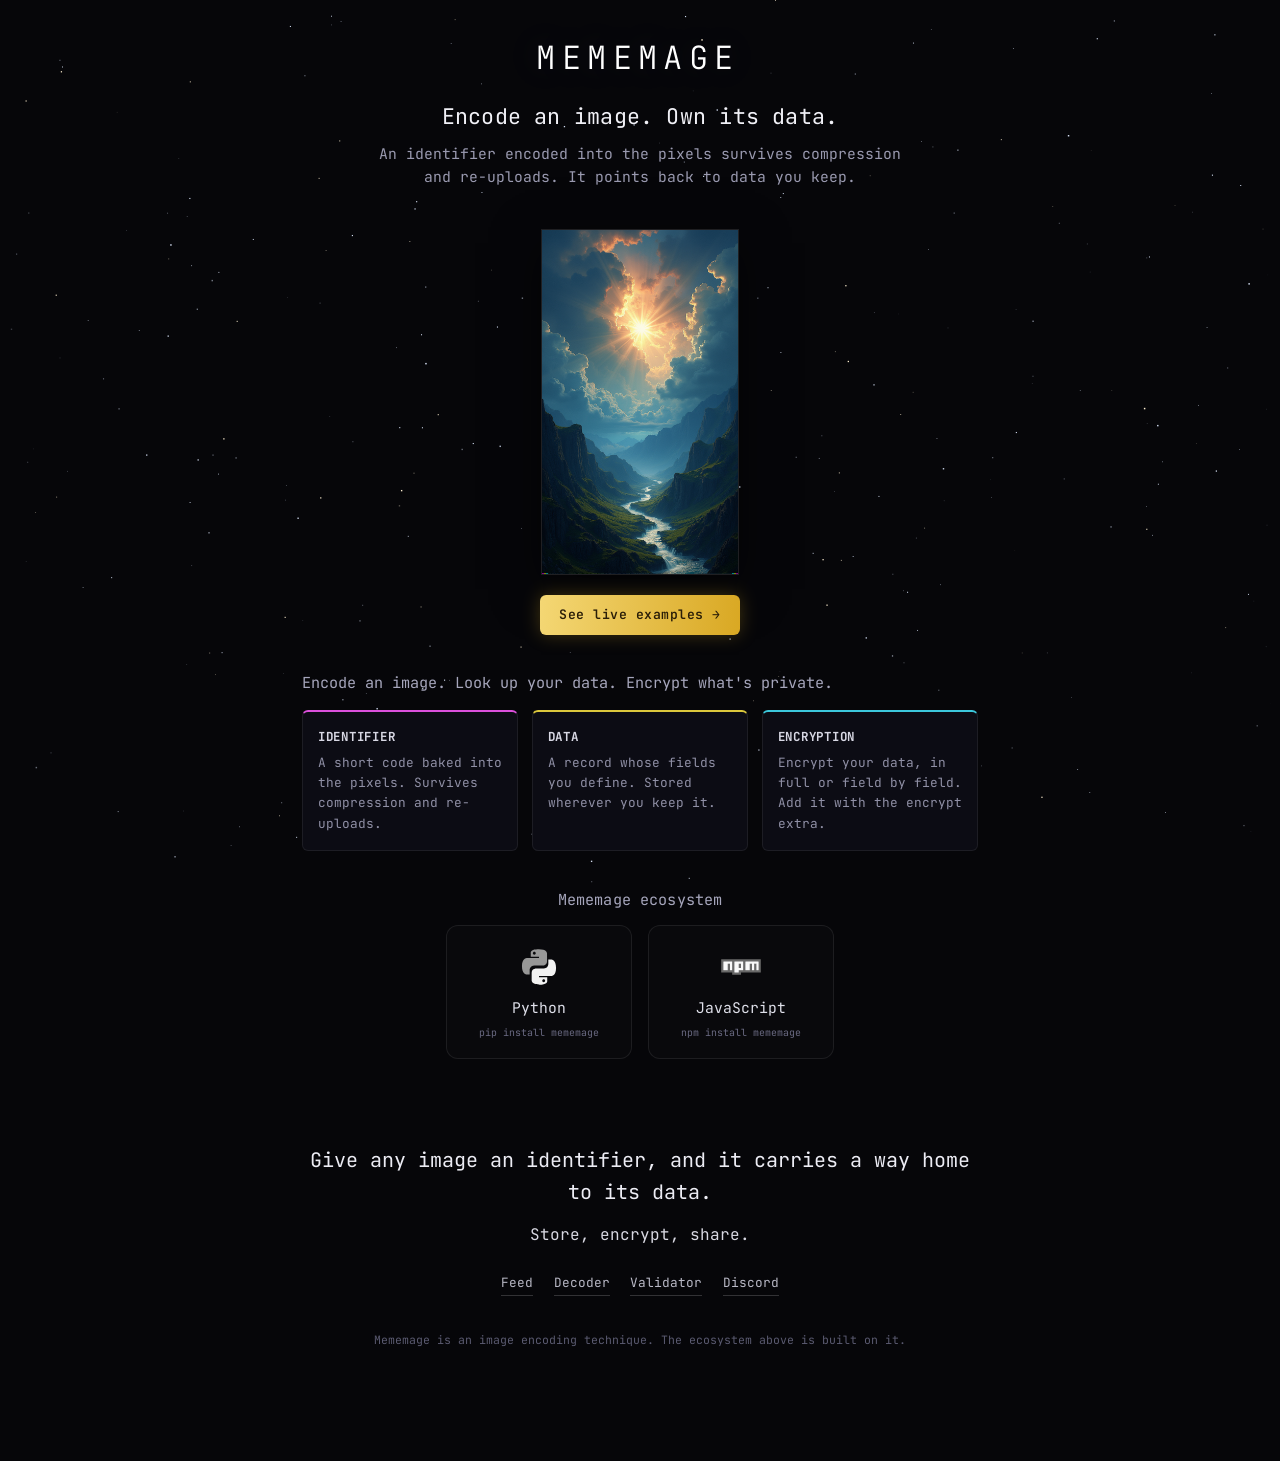
==== commit 90c8c337: "Update mememage.art (161 stars) Co-Authored-By: Claude Opus 5.5 <noreply@anthropic.com>" ====
--- a/index.html
+++ b/index.html
@@ -61,7 +61,7 @@
       </button>
     </div>
     <div class="cta-row">
-      <a class="cta cta-gold" id="ctaTry" href="#">See live examples &rarr;</a>
+      <a class="cta cta-gold" id="ctaTry" href="feed">See live examples &rarr;</a>
     </div>
   </header>
 
@@ -112,9 +112,9 @@
     <div class="product-foot-links">
       <!-- The live surfaces + community. Source now lives on each package's own home
            (the ecosystem selector above) and on the install page's GitHub link. -->
-      <a id="linkFeed" href="#">Feed</a>
-      <a id="linkDecoder" href="#">Decoder</a>
-      <a id="linkValidator" href="#">Validator</a>
+      <a id="linkFeed" href="feed">Feed</a>
+      <a id="linkDecoder" href="decoder">Decoder</a>
+      <a id="linkValidator" href="validator">Validator</a>
       <a id="linkDiscord" href="#" target="_blank" rel="noopener">Discord</a>
     </div>
     <p class="product-fineprint">Mememage is an image encoding technique. The ecosystem above is built on it.</p>
@@ -144,22 +144,12 @@
 <script src="js/starfield.js"></script>
 <script src="js/typewriter.js"></script>
 <script>
-// "See live examples" → the FEED (a wall of minted images; it carries a decoder
-// link so visitors find their way). Defaults to the production souls/mint
-// subdomains; overridable via window.MEMEMAGE_SOULS_BASE.
+// The feed, decoder and validator live beside this page on mememage.art, so
+// their links are plain relative hrefs in the HTML (crawlers follow them).
 (function () {
-  var soulsOrigin = 'https://souls.mememage.art';
-  var feedOrigin = 'https://mint.mememage.art';
   var discordInvite = 'https://discord.gg/3NXaFNNBxh';   // single source — swap to a vanity link here
-  try {
-    if (window.MEMEMAGE_SOULS_BASE) soulsOrigin = new URL(window.MEMEMAGE_SOULS_BASE).origin;
-  } catch (e) {}
-  function set(id, href) { var el = document.getElementById(id); if (el) el.href = href; }
-  set('ctaTry', feedOrigin + '/');               // See it work → the feed
-  set('linkFeed', feedOrigin + '/');
-  set('linkDecoder', soulsOrigin + '/');
-  set('linkValidator', soulsOrigin + '/validator');
-  set('linkDiscord', discordInvite);
+  var el = document.getElementById('linkDiscord');
+  if (el) el.href = discordInvite;
 })();
 
 // Hero image → full-res lightbox (examine the image; no navigation). Reads the
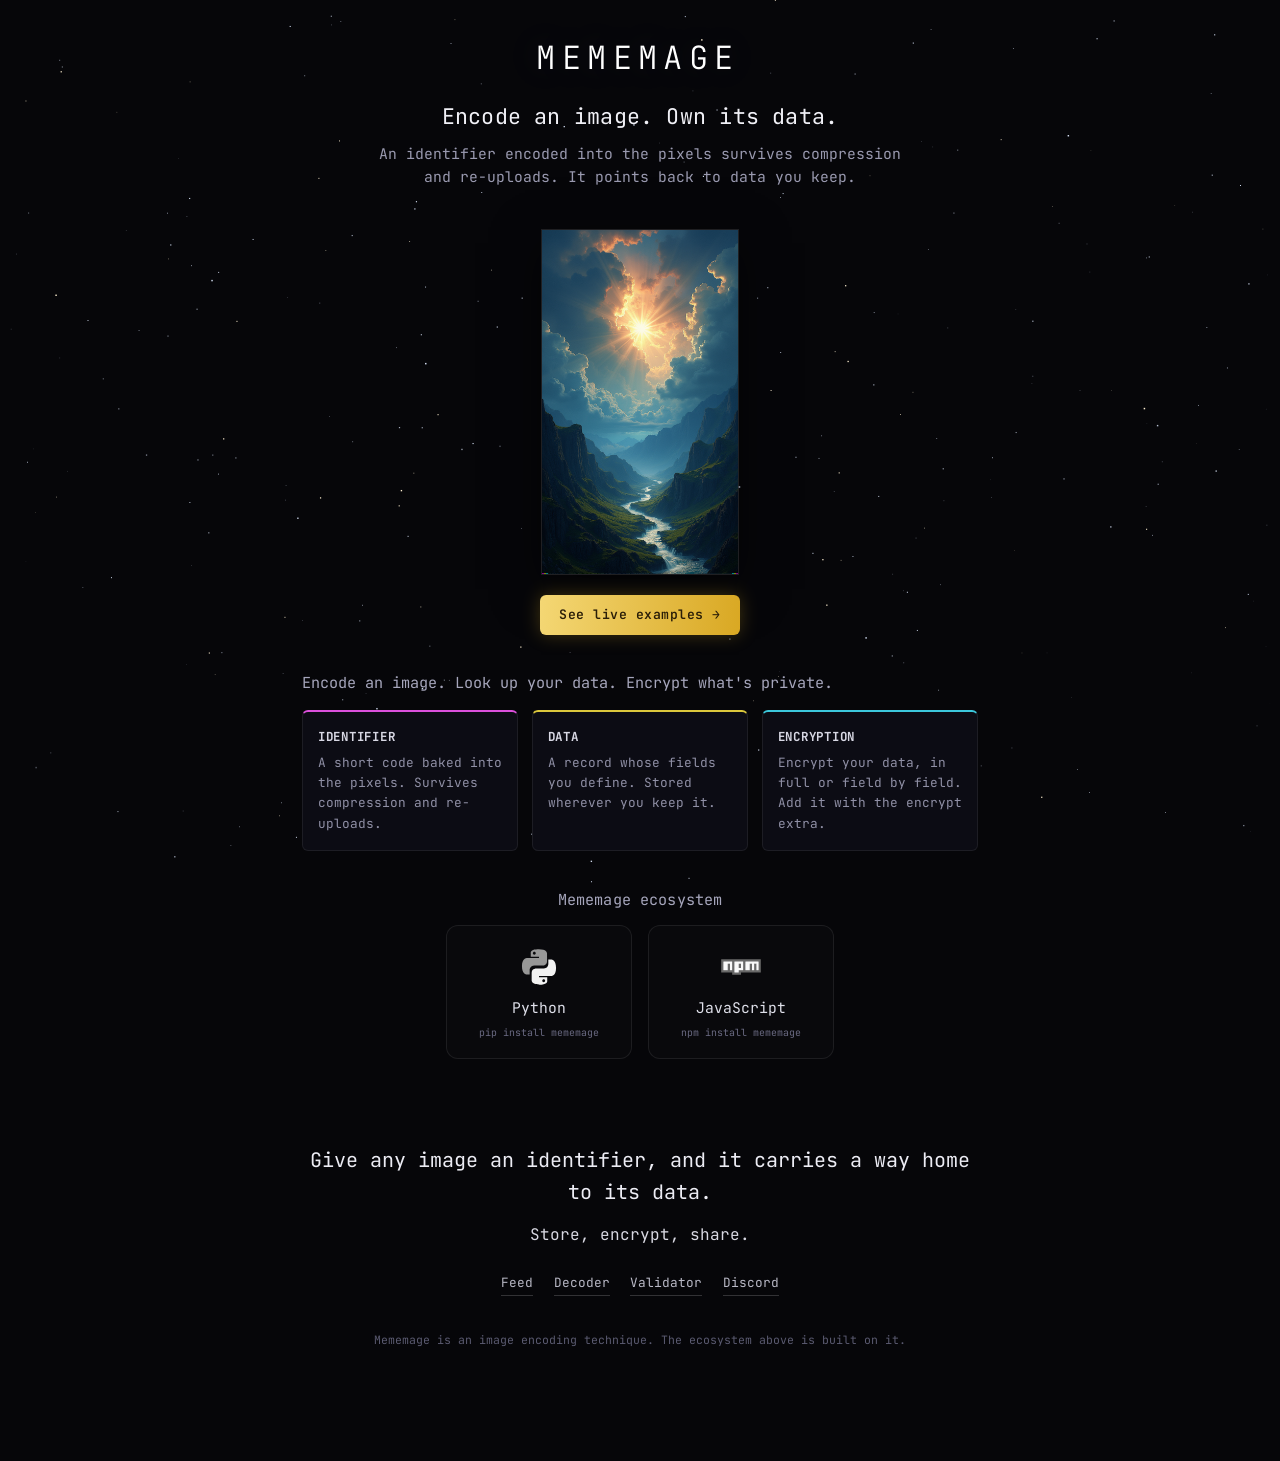
==== commit a5ca1b0c: "Restore the product page (roll back the one-site layout) Andy keeps the VPS for now, so the decoder," ====
--- a/index.html
+++ b/index.html
@@ -61,7 +61,7 @@
       </button>
     </div>
     <div class="cta-row">
-      <a class="cta cta-gold" id="ctaTry" href="feed">See live examples &rarr;</a>
+      <a class="cta cta-gold" id="ctaTry" href="#">See live examples &rarr;</a>
     </div>
   </header>
 
@@ -112,9 +112,9 @@
     <div class="product-foot-links">
       <!-- The live surfaces + community. Source now lives on each package's own home
            (the ecosystem selector above) and on the install page's GitHub link. -->
-      <a id="linkFeed" href="feed">Feed</a>
-      <a id="linkDecoder" href="decoder">Decoder</a>
-      <a id="linkValidator" href="validator">Validator</a>
+      <a id="linkFeed" href="#">Feed</a>
+      <a id="linkDecoder" href="#">Decoder</a>
+      <a id="linkValidator" href="#">Validator</a>
       <a id="linkDiscord" href="#" target="_blank" rel="noopener">Discord</a>
     </div>
     <p class="product-fineprint">Mememage is an image encoding technique. The ecosystem above is built on it.</p>
@@ -144,12 +144,22 @@
 <script src="js/starfield.js"></script>
 <script src="js/typewriter.js"></script>
 <script>
-// The feed, decoder and validator live beside this page on mememage.art, so
-// their links are plain relative hrefs in the HTML (crawlers follow them).
+// "See live examples" → the FEED (a wall of minted images; it carries a decoder
+// link so visitors find their way). Defaults to the production souls/mint
+// subdomains; overridable via window.MEMEMAGE_SOULS_BASE.
 (function () {
+  var soulsOrigin = 'https://souls.mememage.art';
+  var feedOrigin = 'https://mint.mememage.art';
   var discordInvite = 'https://discord.gg/3NXaFNNBxh';   // single source — swap to a vanity link here
-  var el = document.getElementById('linkDiscord');
-  if (el) el.href = discordInvite;
+  try {
+    if (window.MEMEMAGE_SOULS_BASE) soulsOrigin = new URL(window.MEMEMAGE_SOULS_BASE).origin;
+  } catch (e) {}
+  function set(id, href) { var el = document.getElementById(id); if (el) el.href = href; }
+  set('ctaTry', feedOrigin + '/');               // See it work → the feed
+  set('linkFeed', feedOrigin + '/');
+  set('linkDecoder', soulsOrigin + '/');
+  set('linkValidator', soulsOrigin + '/validator');
+  set('linkDiscord', discordInvite);
 })();
 
 // Hero image → full-res lightbox (examine the image; no navigation). Reads the
